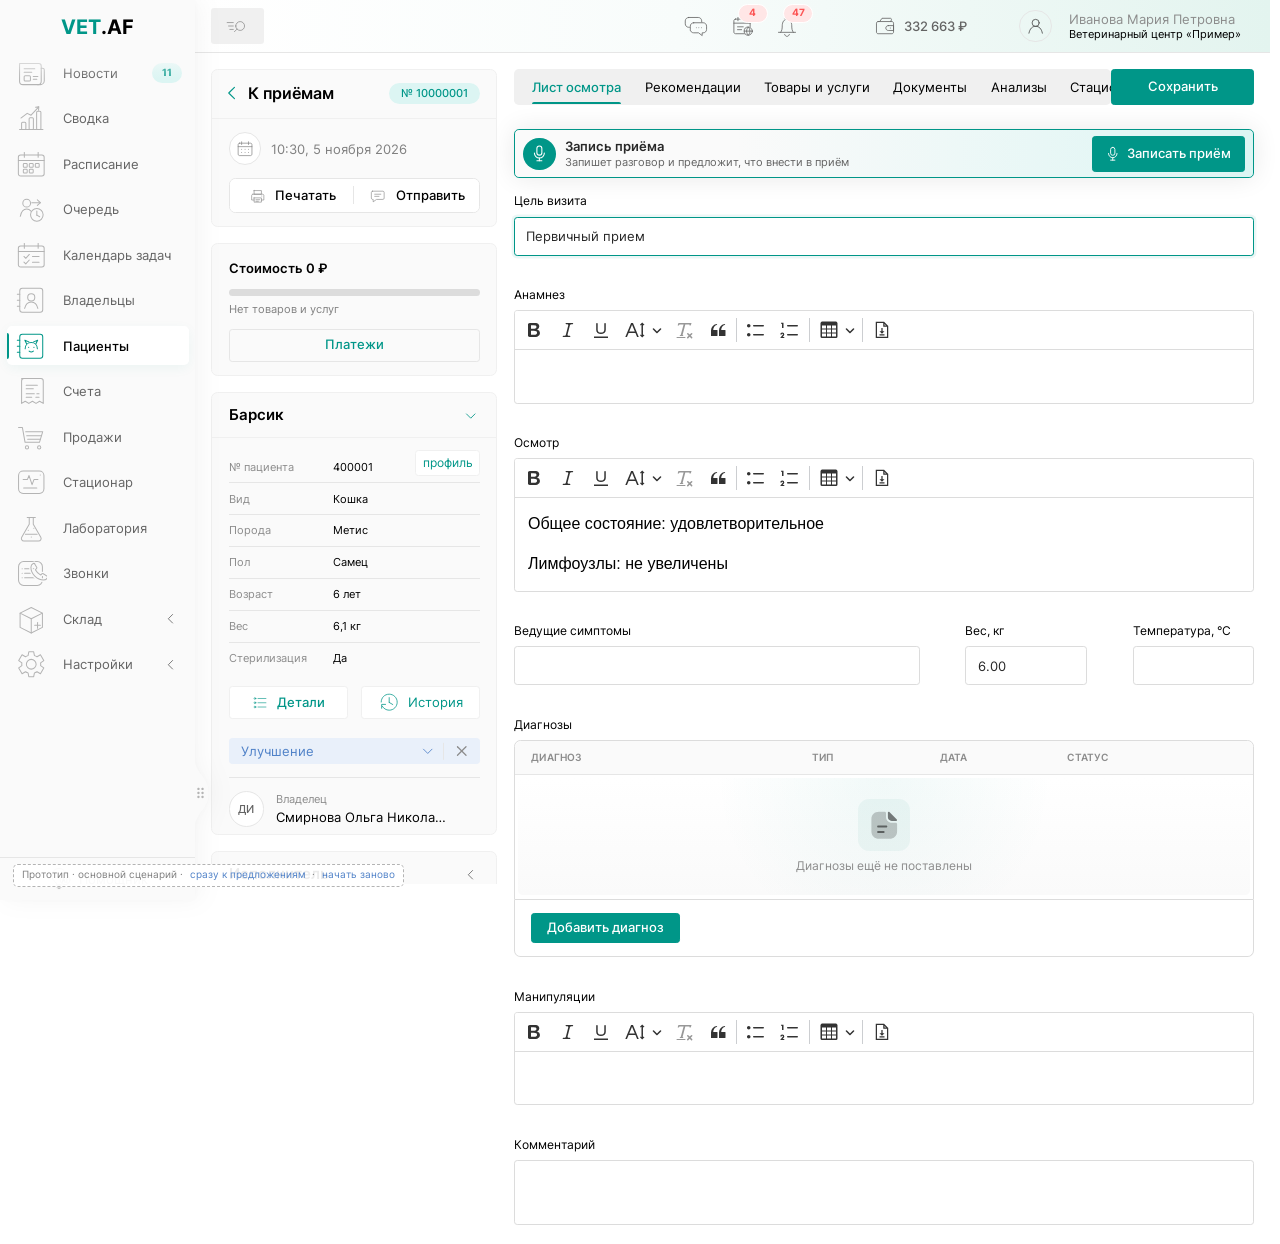
==== index.html @ 7e2d98ae "Prototype: suggestions from the visit recording (variant A, fictitious data) Co-Authored-By: Claude " ====
<!doctype html>
<html data-device="desktop" lang="ru"><head>
<meta name="robots" content="noindex, nofollow">
    <title>Прототип: предложения из записи приёма</title>
    <meta charset="utf-8">
    <meta name="keywords" content="
【Warning】Also, invalid string(s) was passed to the Language class. See log file for details.">
    <meta name="description" content="
【Warning】Also, invalid string(s) was passed to the Language class. See log file for details.">
    <link href="prototype/vetaf/i/favicon.png" rel="icon" type="image/png">
    <link href="prototype/vetaf/css/base.css" rel="stylesheet" type="text/css">
    <link href="prototype/vetaf/css/frontend/components/jquery-ui.css" rel="stylesheet" type="text/css">
    <link href="prototype/vetaf/css/frontend/components/uploader.css" rel="stylesheet" type="text/css">
    <link href="prototype/vetaf/css/frontend/components/country.css" rel="stylesheet" type="text/css">
    <link href="prototype/vetaf/css/frontend/components/select.css" rel="stylesheet" type="text/css">
    <link href="prototype/vetaf/css/frontend/components/date-picker.css" rel="stylesheet" type="text/css">
    <link href="prototype/vetaf/css/frontend/components/image-cropper.css" rel="stylesheet" type="text/css">
    <link href="prototype/vetaf/css/frontend/components/notifications.css" rel="stylesheet" type="text/css">
    <link href="prototype/vetaf/css/frontend/components/messages.css" rel="stylesheet" type="text/css">
    <link href="prototype/vetaf/css/frontend/components/animal-status.css" rel="stylesheet" type="text/css">
    <link href="prototype/vetaf/css/frontend/components/assistant.css" rel="stylesheet" type="text/css">
    <link href="prototype/vetaf/css/frontend/components/delete-request.css" rel="stylesheet" type="text/css">
    <link href="prototype/vetaf/css/frontend/components/left-pane-slider.css" rel="stylesheet" type="text/css">
    <link href="prototype/vetaf/css/frontend/components/filter.css" rel="stylesheet" type="text/css">
    <link href="prototype/vetaf/css/frontend/common.css" rel="stylesheet" type="text/css">
    <link href="prototype/vetaf/css/frontend/employee/common.css" rel="stylesheet" type="text/css">
    <link href="prototype/vetaf/css/frontend/employee/content/messages.css" rel="stylesheet" type="text/css">
    <link href="prototype/vetaf/css/frontend/components/telephony-ws.css" rel="stylesheet" type="text/css">    <link href="prototype/vetaf/css/frontend/libs/fancybox.css" rel="stylesheet" type="text/css"><link href="prototype/vetaf/css/libs/ckeditor.css" rel="stylesheet" type="text/css"><link href="prototype/vetaf/css/frontend/components/marking.css" rel="stylesheet" type="text/css"><link href="prototype/vetaf/css/frontend/components/ckeditor.css" rel="stylesheet" type="text/css"><link href="prototype/vetaf/css/frontend/components/sales.css" rel="stylesheet" type="text/css"><link href="prototype/vetaf/css/frontend/components/items-category-selector.css" rel="stylesheet" type="text/css"><link href="prototype/vetaf/css/frontend/employee/content/patients/visits/history.css" rel="stylesheet" type="text/css"><link href="prototype/vetaf/css/frontend/employee/content/patients/visits/diagnoses.css" rel="stylesheet" type="text/css"><link href="prototype/vetaf/css/frontend/employee/content/patients/visits/documents.css" rel="stylesheet" type="text/css"><link href="prototype/vetaf/css/frontend/employee/content/patients/common.css" rel="stylesheet" type="text/css"><link href="prototype/vetaf/css/frontend/employee/content/patients/visits/index.css" rel="stylesheet" type="text/css"><link href="prototype/vetaf/css/frontend/employee/content/patients/prescriptions.css" rel="stylesheet" type="text/css"><link href="prototype/vetaf/css/frontend/employee/content/patients/visits/prescriptions.css" rel="stylesheet" type="text/css"><link href="prototype/vetaf/css/frontend/employee/content/patients/visits/analyzes.css" rel="stylesheet" type="text/css"><link href="prototype/vetaf/css/frontend/employee/content/patients/visits/laboratories/internal.css" rel="stylesheet" type="text/css"><link href="prototype/vetaf/css/frontend/components/categories-manager.css" rel="stylesheet" type="text/css"><link href="prototype/vetaf/css/frontend/employee/content/patients/visits/hospital/dynamic.css" rel="stylesheet" type="text/css"><link href="prototype/vetaf/css/frontend/employee/content/patients/visits/hospital/appointments.css" rel="stylesheet" type="text/css">    <link href="prototype/vetaf/css/screens.css" rel="stylesheet" type="text/css">
<link rel="stylesheet" href="prototype/scribe-A.css?v=1794473983">
<link rel="stylesheet" href="prototype/scribe-panel-A.css?v=1794474144">
</head>
<body cz-shortcut-listen="true">
    <div id="settings" data-title="" data-message="" data-success="" data-page="animals" data-session="PROTOTYPE" data-user="0" data-office="0" data-currency=" ₽" data-timezone="Europe/Moscow" data-device="desktop">
    </div>
    <nav class="expanded" id="menu">
        <header>
            <a href="/" class="logo">
                <span>V</span>
                <span>VET</span>
                <span>.AF</span>
            </a>
        </header>
        <section class="general-menu">
                            <div>
                    <a data-page="news" href="/news">
                        <svg><use href="prototype/vetaf/i/frontend/employee/svg/icons.svg#news"></use></svg>
                        <span>Новости</span>
                                                    <span class="counter">11</span>
                                            </a>
                </div>
                            <div>
                    <a data-page="dashboard" href="/dashboard">
                        <svg><use href="prototype/vetaf/i/frontend/employee/svg/icons.svg#dashboard"></use></svg>
                        <span>Сводка</span>
                                            </a>
                </div>
                            <div>
                    <a data-page="timetable" href="/timetable">
                        <svg><use href="prototype/vetaf/i/frontend/employee/svg/icons.svg#timetable"></use></svg>
                        <span>Расписание</span>
                                            </a>
                </div>
                            <div>
                    <a data-page="queue" href="/queue">
                        <svg><use href="prototype/vetaf/i/frontend/employee/svg/icons.svg#queue"></use></svg>
                        <span>Очередь</span>
                                            </a>
                </div>
                            <div>
                    <a data-page="tasks" href="/tasks">
                        <svg><use href="prototype/vetaf/i/frontend/employee/svg/icons.svg#tasks"></use></svg>
                        <span>Календарь задач</span>
                                            </a>
                </div>
                            <div>
                    <a data-page="owners" href="/owners">
                        <svg><use href="prototype/vetaf/i/frontend/employee/svg/icons.svg#owners"></use></svg>
                        <span>Владельцы</span>
                                            </a>
                </div>
                            <div>
                    <a data-page="animals" href="/animals" class="selected">
                        <svg><use href="prototype/vetaf/i/frontend/employee/svg/icons.svg#animals"></use></svg>
                        <span>Пациенты</span>
                                            </a>
                </div>
                            <div>
                    <a data-page="bills" href="/bills">
                        <svg><use href="prototype/vetaf/i/frontend/employee/svg/icons.svg#bills"></use></svg>
                        <span>Счета</span>
                                            </a>
                </div>
                            <div>
                    <a data-page="shop" href="/shop">
                        <svg><use href="prototype/vetaf/i/frontend/employee/svg/icons.svg#shop"></use></svg>
                        <span>Продажи</span>
                                            </a>
                </div>
                            <div>
                    <a data-page="hospital" href="/hospital">
                        <svg><use href="prototype/vetaf/i/frontend/employee/svg/icons.svg#hospital"></use></svg>
                        <span>Стационар</span>
                                            </a>
                </div>
                            <div>
                    <a data-page="laboratory" href="/laboratory">
                        <svg><use href="prototype/vetaf/i/frontend/employee/svg/icons.svg#laboratory"></use></svg>
                        <span>Лаборатория</span>
                                            </a>
                </div>
                            <div>
                    <a data-page="telephony" href="/telephony">
                        <svg><use href="prototype/vetaf/i/frontend/employee/svg/icons.svg#telephony"></use></svg>
                        <span>Звонки</span>
                                            </a>
                </div>
                                        <div class="multi">
                    <header>
                        <a href="#">
                            <svg><use href="prototype/vetaf/i/frontend/employee/svg/icons.svg#stock"></use></svg>
                            <span>Склад</span>
                            <svg class="arrow"><use href="prototype/vetaf/i/frontend/employee/svg/icons.svg#arrow"></use></svg>
                        </a>
                    </header>
                                            <a data-page="goods" href="/stock/goods">
                            <svg><use href="prototype/vetaf/i/frontend/employee/svg/icons.svg#goods"></use></svg>
                            <span>Товары</span>
                        </a>
                                            <a data-page="services" href="/stock/services">
                            <svg><use href="prototype/vetaf/i/frontend/employee/svg/icons.svg#services"></use></svg>
                            <span>Услуги</span>
                        </a>
                                            <a data-page="supplies" href="/stock/supplies">
                            <svg><use href="prototype/vetaf/i/frontend/employee/svg/icons.svg#supplies"></use></svg>
                            <span>Учёт</span>
                        </a>
                                    </div>
                                        <div class="multi">
                    <header>
                        <a href="#">
                            <svg><use href="prototype/vetaf/i/frontend/employee/svg/icons.svg#setting"></use></svg>
                            <span>Настройки</span>
                            <svg class="arrow"><use href="prototype/vetaf/i/frontend/employee/svg/icons.svg#arrow"></use></svg>
                        </a>
                    </header>
                                            <a data-page="organization" href="/settings/organization">
                            <svg><use href="prototype/vetaf/i/frontend/employee/svg/icons.svg#organization"></use></svg>
                            <span>Организация</span>
                        </a>
                                            <a data-page="office" href="/settings/office">
                            <svg><use href="prototype/vetaf/i/frontend/employee/svg/icons.svg#office"></use></svg>
                            <span>Филиал</span>
                        </a>
                                            <a data-page="employees" href="/settings/employees">
                            <svg><use href="prototype/vetaf/i/frontend/employee/svg/icons.svg#employees"></use></svg>
                            <span>Сотрудники</span>
                        </a>
                                            <a data-page="documents" href="/settings/documents">
                            <svg><use href="prototype/vetaf/i/frontend/employee/svg/icons.svg#documents"></use></svg>
                            <span>Шаблоны</span>
                        </a>
                                    </div>
                    </section>
        <div data-ai="">
            <div data-role="form" data-loader="skeleton" data-url="/components/assistant">
                <span><svg><use href="prototype/vetaf/i/frontend/employee/svg/icons.svg#ai-assistant"></use></svg></span>
                <span>Помощник</span>
            </div>
        </div>
        <button data-url="/profile/menu" data-role="menu-collapse">
            <svg><use href="prototype/vetaf/i/frontend/employee/svg/icons.svg#menu-collapse"></use></svg>
        </button>
    </nav>
    <header id="top-header">
        <div id="h-search">
            <label class="search-field-block">
                <input type="search" data-url="/search" data-style="search" data-append="#search-holder" autocomplete="off" placeholder="Поиск" class="ui-autocomplete-input">
                <svg><use href="prototype/vetaf/i/frontend/employee/svg/icons.svg#search"></use></svg>
            </label>
            <div id="search-holder"><ul id="ui-id-1" tabindex="0" class="ui-menu ui-widget ui-widget-content ui-autocomplete ui-front" style="display: none;"></ul></div>
        </div>
        <div id="h-indications">    <a id="h-messages" title="Сообщения" data-role="form" data-loader="circle" data-url="/components/messages" href="#">
        <svg><use href="prototype/vetaf/i/frontend/employee/svg/icons.svg#chat"></use></svg>
        <span class="counter invisible">0</span>
    </a>

    <a id="h-online" title="Онлайн-запись" href="/online-requests">
        <svg><use href="prototype/vetaf/i/frontend/employee/svg/icons.svg#online-requests"></use></svg>
        <span class="counter">4</span>
    </a>

<a id="h-notifications" title="Уведомления" href="#" data-role="form" data-loader="circle" data-url="/components/notifications">
    <svg><use href="prototype/vetaf/i/frontend/employee/svg/icons.svg#notification"></use></svg>
    <span class="counter">47</span>
</a>

    <a id="h-balance" title="Баланс" href="/settings/organization/tariffs">
        <svg><use href="prototype/vetaf/i/frontend/employee/svg/icons.svg#wallet"></use></svg>
        332 663 ₽
    </a>
</div>
        <div id="h-profile">
            <div class="profile">
                <div data-target="avatar" class="avatar">
                                            <svg><use href="prototype/vetaf/i/frontend/employee/svg/icons.svg#user"></use></svg>
                                    </div>
                <section>
                    <span class="title">Иванова Мария Петровна</span>
                    <span>Ветеринарный центр «Пример»</span>
                </section>
            </div>
            <div class="profile-menu-container">
                <div class="profile-menu general-menu">
                                            <div class="multi">
                            <header>
                                <a class="office-selector" href="#">
                                    <svg><use href="prototype/vetaf/i/frontend/employee/svg/icons.svg#change-office"></use></svg>
                                    <span>Сменить филиал</span>
                                    <svg class="arrow"><use href="prototype/vetaf/i/frontend/employee/svg/icons.svg#arrow"></use></svg>
                                </a>
                            </header>
                            <main>
                                                                    <a href="/profile/offices/change/2">
                                        <svg><use href="prototype/vetaf/i/frontend/employee/svg/icons.svg#tick"></use></svg>
                                        <span>Ветеринарная клиника «Пример-2»</span>
                                    </a>
                                                                    <a class="current" href="/profile/offices/change/3">
                                        <svg><use href="prototype/vetaf/i/frontend/employee/svg/icons.svg#tick"></use></svg>
                                        <span>Ветеринарный центр «Пример»</span>
                                    </a>
                                                                    <a href="/profile/offices/change/1">
                                        <svg><use href="prototype/vetaf/i/frontend/employee/svg/icons.svg#tick"></use></svg>
                                        <span>ОРиИТ</span>
                                    </a>
                                                            </main>
                        </div>
                                        <div>
                        <a href="/profile">
                            <svg><use href="prototype/vetaf/i/frontend/employee/svg/icons.svg#profile"></use></svg>
                            <span>Мой профиль</span>
                        </a>
                    </div>
                                            <div>
                            <a data-role="form" data-loader="skeleton" data-url="/modules/cashbox/operation/form" href="#">
                                <span><svg><use href="prototype/vetaf/i/frontend/employee/svg/icons.svg#cashbox"></use></svg></span>
                                <span>Онлайн-кассы</span>
                            </a>
                        </div>
                                        <div><a href="/help">
                            <svg><use href="prototype/vetaf/i/frontend/employee/svg/icons.svg#help"></use></svg>
                            <span>Справка</span>
                        </a></div>
                    <div>
                        <a href="/logout">
                            <svg><use href="prototype/vetaf/i/frontend/employee/svg/icons.svg#logout"></use></svg>
                            <span>Выход из системы</span>
                        </a>
                    </div>
                </div>
            </div>
        </div>
    </header>
    <main>
    <aside class="left-section" data-type="actual">
                                    <div id="local-storage" class="attention-block">
                    <div>Имеется ранее не сохранённый приём!</div>
                    <div>
                        <button data-action="delete" class="button">Отменить</button>
                        <button data-action="load" class="button green">Загрузить</button>
                    </div>
                </div>
                <section class="visit-block">
            <header>
                <a href="/animals/history/animal:400001">
                    <svg class="arrow"><use href="prototype/vetaf/i/frontend/employee/svg/icons.svg#arrow"></use></svg>
                    <span>К приёмам</span>
                </a>
                <div class="status-block" data-status="1">№ 10000001</div>
            </header>
            <div class="date">
                <span><svg><use href="prototype/vetaf/i/frontend/employee/svg/icons.svg#calendar"></use></svg></span>
                <span>
                                        10:30, 5 ноября 2026
                </span>
            </div>
                            <form class="share-block">
                    <header>
                            <span data-type="print">
                                <svg><use href="prototype/vetaf/i/frontend/employee/svg/icons.svg#print"></use></svg>
                                Печатать
                            </span>
                        <span data-type="share">
                                <svg><use href="prototype/vetaf/i/frontend/employee/svg/icons.svg#message"></use></svg>
                                Отправить
                            </span>
                    </header>
                    <section>
                        <div data-id="sections">
                            <header>
                                <div>Текущий приём</div>
                                <span data-role="date">Период</span>
                                <label>
                                    <input id="period" autocomplete="off" placeholder="дд.мм.гггг - дд.мм.гггг" data-mask-alias="datetime" data-mask-format="dd.mm.yyyy - dd.mm.yyyy" data-mask-placeholder="дд.мм.гггг - дд.мм.гггг" class="calendar" inputmode="numeric">
                                </label>
                            </header>
                            <section>
                                <label class="checkbox">
                                    <input data-name="inspection" checked="" type="checkbox">
                                    <span>Лист осмотра</span>
                                </label>
                                <label class="checkbox">
                                    <input data-name="treatment" checked="" type="checkbox">
                                    <span>План лечения</span>
                                </label>
                                <label class="checkbox">
                                    <input data-name="recommendation" checked="" type="checkbox">
                                    <span>Рекомендации</span>
                                </label>
                            </section>
                        </div>
                        <div data-id="print">
                            <a href="#" data-loader="circle" data-url="/animals/history/share" class="button green">Печатать</a>
                        </div>
                        <div data-id="share">
                            <section>
                                <div>
                                    <label class="slider small">
                                        <span><input type="checkbox" data-name="email-selector">Электронная почта</span>
                                    </label>
                                    <label><input type="text" data-name="email" value="owner@example.com"></label>
                                </div>
                                                                                                                                                                                            </section>
                            <a href="#" data-loader="circle" data-url="/animals/history/share" class="button disabled">Отправить</a>
                        </div>
                    </section>
                </form>
                    </section>
        <section class="collaborators-block">
            <header>
                Совместная работа
                <span title="Внимание другие сотрудники работают с приёмом, есть вероятность, что данные приёма будут перезаписаны другим сотрудником." class="help tooltip">
                    <svg><use href="prototype/vetaf/i/frontend/employee/svg/icons.svg#help"></use></svg>
                </span>
            </header>
            <section></section>
        </section>
        <section class="payment-block">
            <div>Стоимость <span>15 141 ₽</span></div>
            <div>
                <div class="progress"><div style="width: 100%;"></div></div>
                <div data-title-empty="Нет товаров и услуг" data-title-paid="Оплачено" data-title-paid-partly="из" class="title">
                                            Оплачено
                                    </div>
            </div>
                                        <button type="button" class="button visible" data-role="form" data-post-id="10000001" data-url="/sales/pay" data-loader="circle">Платежи</button>
                    </section>
        <section class="animal-block collapse-block opened">
            <header>
                <span>
                    <span>Барсик</span>
                    <svg class="arrow"><use href="prototype/vetaf/i/frontend/employee/svg/icons.svg#arrow"></use></svg>
                </span>
            </header>
            <div class="details">
    <header>№ пациента</header>
    <span class="profile"><span>400001</span><a class="button green-title" data-loader="circle" data-post-animal="400001" data-role="form" data-url="/animals/update"><span>профиль</span></a></span>
    <header>Вид</header>
    <span>Кошка</span>
            <header>Порода</header>
        <span>Метис</span>
        <header>Пол</header>
    <span>Самец</span>
    <header>Возраст</header>
    <span>6 лет</span>
            <header>Вес</header>
        <span class="weight">6,1 кг</span>
        <header>Стерилизация</header>
    <span>Нет</span>
        
</div>
            <div class="control">
                <div class="dropdown-button">
                    <div class="button green"><svg><use href="prototype/vetaf/i/frontend/employee/svg/icons.svg#more"></use></svg>Детали</div>
                    <div class="data">
                        <span class="button green"><svg><use href="prototype/vetaf/i/frontend/employee/svg/icons.svg#more"></use></svg>Детали</span>
                        <div>
                            <a target="_blank" href="/animals/vaccinations/animal:400001">Вакцинации <svg class="arrow"><use href="prototype/vetaf/i/frontend/employee/svg/icons.svg#arrow"></use></svg></a>
                            <a target="_blank" href="/animals/tasks/animal:400001">Задачи <svg class="arrow"><use href="prototype/vetaf/i/frontend/employee/svg/icons.svg#arrow"></use></svg></a>
                            <a data-role="form" data-loader="skeleton" data-post-id="10000001" data-url="/animals/history/queue" href="#"><span>Передать в очередь</span></a>
                            <a data-role="form" data-loader="skeleton" data-post-id="10000001" data-url="/animals/history/control" href="#"><span>Контроль приёма</span></a>
                                                            <a data-role="form" data-loader="skeleton" data-post-id="10000001" data-url="/animals/prescriptions/create" href="#"><span>Выписать рецепт</span></a>
                                                    </div>
                    </div>
                </div>
                <a data-role="form" class="button green-title" data-loader="circle" data-url="/animals/history/medical-history" data-post-visit="10000001" data-post-animal="400001" href="#">
                    <svg><use href="prototype/vetaf/i/frontend/employee/svg/icons.svg#history"></use></svg>
                    <span>История</span>
                </a>
            </div>
            <div class="animal-status-positive" data-animal="400001">
                <div data-template="status" class="custom-select">
    <div class="data">
                                                                        <label>
            <input type="hidden" value="positive" name="status" id="status" data-onselect="/animals/status">
            <input readonly="" autocomplete="off" type="text" data-title="Улучшение" value="Улучшение" placeholder="Выберите статус">
            <svg class="close visible"><use href="prototype/vetaf/i/frontend/svg/icons.svg#close"></use></svg>
            <svg class="arrow  hidden"><use href="prototype/vetaf/i/frontend/employee/svg/icons.svg#arrow"></use></svg>
        </label>
    </div>
    <div class="select">
                            <label data-role="search" class="search-field-block">
                <input autocomplete="off" type="search" placeholder="Поиск">
                <svg><use href="prototype/vetaf/i/frontend/employee/svg/icons.svg#search"></use></svg>
            </label>
                <div data-view="list">
                            <div class="empty-list">
                    <span><svg><use href="prototype/vetaf/i/frontend/svg/icons.svg#empty-list-by-search"></use></svg></span>
                    <div>Ничего не найдено</div>
                </div>
                            <span data-id="healthy">
        <span><span class="status"></span>Здоров</span>
        <svg class="tick"><use href="prototype/vetaf/i/frontend/employee/svg/icons.svg#tick"></use></svg>
    </span>
    <span data-id="positive">
        <span><span class="status"></span>Улучшение</span>
        <svg class="tick"><use href="prototype/vetaf/i/frontend/employee/svg/icons.svg#tick"></use></svg>
    </span>
    <span data-id="treatment">
        <span><span class="status"></span>На лечении</span>
        <svg class="tick"><use href="prototype/vetaf/i/frontend/employee/svg/icons.svg#tick"></use></svg>
    </span>
    <span data-id="negative">
        <span><span class="status"></span>Ухудшение</span>
        <svg class="tick"><use href="prototype/vetaf/i/frontend/employee/svg/icons.svg#tick"></use></svg>
    </span>
    <span data-id="examination">
        <span><span class="status"></span>Обследование</span>
        <svg class="tick"><use href="prototype/vetaf/i/frontend/employee/svg/icons.svg#tick"></use></svg>
    </span>
    <span data-id="death">
        <span><span class="status"></span>Погиб</span>
        <svg class="tick"><use href="prototype/vetaf/i/frontend/employee/svg/icons.svg#tick"></use></svg>
    </span>
    <span data-id="inactive">
        <span><span class="status"></span>Неактивен</span>
        <svg class="tick"><use href="prototype/vetaf/i/frontend/employee/svg/icons.svg#tick"></use></svg>
    </span>
                    </div>
            </div>
</div>            </div>
            <a class="user-profile" target="_blank" href="/owners/id:300001">
                <span class="avatar">
                                            ДИ
                                    </span>
                <span class="data">
                    <span class="label">Владелец</span>
                    <span class="name">Смирнова Ольга Николаевна</span>
                </span>
            </a>
        </section>
                <section class="employee-block collapse-block">
            <header>
                <span>
                    <span>Исполнитель</span>
                    <svg class="arrow"><use href="prototype/vetaf/i/frontend/employee/svg/icons.svg#arrow"></use></svg>
                </span>
            </header>
            
    <a class="user-profile" target="_blank" data-post-employees="1000001" data-post-type="changeEmployee" data-post-visit="10000001" data-role="form" data-loader="skeleton" data-url="/sales/employees" href="#">
        <span class="avatar">
                            <img alt="" src="data:image/svg+xml;utf8,<svg xmlns='http://www.w3.org/2000/svg' width='96' height='96'><rect width='96' height='96' fill='%23DCDCDC'/><circle cx='48' cy='38' r='18' fill='%23B4B4B4'/><rect x='18' y='62' width='60' height='40' rx='30' fill='%23B4B4B4'/></svg>">
                    </span>
        <span class="data">
            <span class="label">Сотрудник</span>
            <span class="name">Петрова Анна Сергеевна</span>
        </span>
    </a>

        </section>
    </aside>
    <div class="template" data-type="actual">
        <header class="header-sticky">
            <div>
                <nav data-tab="control">
    <a data-id="inspections" data-status="active" href="#">Лист осмотра</a>
            <a data-id="recommendations" href="#" data-status="">Рекомендации</a>
        <a data-id="items" href="#" data-status="">Товары и услуги</a>
        <a data-id="documents" href="#" data-status="">Документы</a>
        <a data-id="analyzes" href="#" data-status="">Анализы</a>
        <a data-id="hospital" href="#" data-status="">Стационар</a>
    
</nav>
                <div class="dropdown-button">
                    <div class="button green">Сохранить</div>
                    <div class="data">
                        <span class="button green">Сохранить</span>
                        <div>
                                                                                        <a href="#" data-role="form" data-target="#visit-form" data-post-status="1" data-url="/animals/history/submit" data-loader="skeleton">
                                    <svg><use href="prototype/vetaf/i/frontend/employee/svg/icons.svg#visit-completed"></use></svg>
                                    <span>Завершить</span>
                                </a>
                                <a href="#" data-role="form" data-target="#visit-form" data-post-status="0" data-url="/animals/history/submit" data-loader="skeleton">
                                    <svg><use href="prototype/vetaf/i/frontend/employee/svg/icons.svg#visit-in-work"></use></svg>
                                    <span>В работе</span>
                                </a>
                                                        <a href="/animals/history/animal:400001">
                                <svg><use href="prototype/vetaf/i/frontend/svg/icons.svg#close"></use></svg>
                                <span>Не сохранять</span>
                            </a>
                        </div>
                    </div>
                </div>
            </div>
        </header>
        <form id="visit-form" action="#">
            <input type="hidden" id="id" name="id" value="10000001">
            <div data-status="active" data-tab="pane" data-id="inspections">
                <div>
                    <label class="visit-target">
                                                <span>
                            Цель визита
                            <span id="title-length" class="" style="display: none;">
                                <span>22</span>
                                <span class="slash">/</span>
                                <span>65</span>
                                </span></span>
                            <span>
                            <input autofocus="" name="title" id="title" value="Первичный прием" type="text">
                        </span>
                    </label>
                    <label>
                        <span>Анамнез</span>
                        <textarea data-ckeditor="" data-ckeditor-exlude="Alignment,Image,Indent,IndentBlock,LineHeight,Link,Heading,HorizontalLine,PageBreak,ShowBlocks" id="anamnesis" name="anamnesis" style="display: none;"></textarea><div class="ck ck-reset ck-editor ck-rounded-corners" role="application" dir="ltr" lang="en" aria-labelledby="ck-editor__label_e98dd7ec32af852b630a4e9194faa3717"><label class="ck ck-label ck-voice-label" id="ck-editor__label_e98dd7ec32af852b630a4e9194faa3717">Редактор</label><div class="ck ck-editor__top ck-reset_all" role="presentation"><div class="ck ck-sticky-panel"><div class="ck ck-sticky-panel__placeholder" style="display: none;"></div><div class="ck ck-sticky-panel__content"><div class="ck ck-toolbar ck-toolbar_grouping" role="toolbar" aria-label="Панель инструментов редактора" tabindex="-1"><div class="ck ck-toolbar__items"><button class="ck ck-button ck-off" type="button" tabindex="-1" aria-pressed="false" aria-labelledby="ck-editor__aria-label_e28337a88f4301f6724d788301966ed1a" data-cke-tooltip-text="Жирный (⌘B)" data-cke-tooltip-position="s"><svg class="ck ck-icon ck-reset_all-excluded ck-icon_inherit-color ck-button__icon" viewBox="0 0 20 20" aria-hidden="true"><path d="M10.187 17H5.773q-.956 0-1.364-.415-.41-.416-.409-1.323V4.738q0-.926.419-1.332.418-.405 1.354-.406h4.68q1.035 0 1.793.124.76.124 1.36.478.512.296.906.75a3.26 3.26 0 0 1 .808 2.162q0 2.102-2.167 3.075 2.846.879 2.847 3.421a3.76 3.76 0 0 1-2.296 3.504 6 6 0 0 1-1.517.377q-.857.11-2 .11zm-.217-6.217H7v4.087h3.069q2.965 0 2.965-2.072 0-1.061-.768-1.537-.768-.478-2.296-.478M7 5.13v3.619h2.606q1.093 0 1.69-.2a1.6 1.6 0 0 0 .91-.765q.247-.4.247-.897 0-1.06-.778-1.409-.778-.348-2.375-.348z"></path></svg><span class="ck ck-button__label" id="ck-editor__aria-label_e28337a88f4301f6724d788301966ed1a">Жирный</span></button><button class="ck ck-button ck-off" type="button" tabindex="-1" aria-pressed="false" aria-labelledby="ck-editor__aria-label_eb85d5d29a83373fd201fa0e88e337879" data-cke-tooltip-text="Курсив (⌘I)" data-cke-tooltip-position="s"><svg class="ck ck-icon ck-reset_all-excluded ck-icon_inherit-color ck-button__icon" viewBox="0 0 20 20" aria-hidden="true"><path d="m9.586 14.633.021.004q-.054.502.393.962.123.125.274.201h1.474a.6.6 0 1 1 0 1.2H5.304a.6.6 0 0 1 0-1.2h1.15q.711-.106 1.005-.334.235-.182.404-.597l2.416-9.55a1.05 1.05 0 0 0-.281-.823 1.1 1.1 0 0 0-.442-.296H8.15a.6.6 0 0 1 0-1.2h6.443a.6.6 0 1 1 0 1.2h-1.195q-.564.084-.823.296-.323.263-.623.79z"></path></svg><span class="ck ck-button__label" id="ck-editor__aria-label_eb85d5d29a83373fd201fa0e88e337879">Курсив</span></button><button class="ck ck-button ck-off" type="button" tabindex="-1" aria-pressed="false" aria-labelledby="ck-editor__aria-label_efd0203ddfce2ee75cb06745c77ffa018" data-cke-tooltip-text="Подчеркнутый (⌘U)" data-cke-tooltip-position="s"><svg class="ck ck-icon ck-reset_all-excluded ck-icon_inherit-color ck-button__icon" viewBox="0 0 20 20" aria-hidden="true"><path d="M3 18v-1.5h14V18zm2.2-8V3.6c0-.4.4-.6.8-.6.3 0 .7.2.7.6v6.2c0 2 1.3 2.8 3.2 2.8s3.4-.9 3.4-2.9V3.6c0-.3.4-.5.8-.5.3 0 .7.2.7.5V10c0 2.7-2.2 4-4.9 4-2.6 0-4.7-1.2-4.7-4"></path></svg><span class="ck ck-button__label" id="ck-editor__aria-label_efd0203ddfce2ee75cb06745c77ffa018">Подчеркнутый</span></button><div class="ck ck-dropdown ck-font-size-dropdown"><button class="ck ck-button ck-off ck-dropdown__button" type="button" tabindex="-1" aria-labelledby="ck-editor__aria-label_efff7e1508bccc603c861306c0c84d0a4" data-cke-tooltip-text="Размер шрифта" data-cke-tooltip-position="s" aria-haspopup="true" aria-expanded="false"><svg class="ck ck-icon ck-reset_all-excluded ck-icon_inherit-color ck-button__icon" viewBox="0 0 20 20" aria-hidden="true"><path d="M9.816 11.5 7.038 4.785 4.261 11.5zm.62 1.5H3.641l-1.666 4.028H.312l5.789-14h1.875l5.789 14h-1.663zm7.55 2.279.779-.779.707.707-2.265 2.265-2.193-2.265.707-.707.765.765V4.825q0-.063.002-.123l-.77.77-.707-.707L17.207 2.5l2.265 2.265-.707.707-.782-.782q.003.065.003.135z"></path></svg><span class="ck ck-button__label" id="ck-editor__aria-label_efff7e1508bccc603c861306c0c84d0a4">Размер шрифта</span><svg class="ck ck-icon ck-reset_all-excluded ck-icon_inherit-color ck-dropdown__arrow" viewBox="0 0 10 10" aria-hidden="true"><path d="M.941 4.523a.75.75 0 1 1 1.06-1.06l3.006 3.005 3.005-3.005a.75.75 0 1 1 1.06 1.06l-3.549 3.55a.75.75 0 0 1-1.168-.136z"></path></svg></button><div class="ck ck-reset ck-dropdown__panel ck-dropdown__panel_se" tabindex="-1"></div></div><button class="ck ck-button ck-disabled ck-off" type="button" tabindex="-1" aria-labelledby="ck-editor__aria-label_ee0a23012f86508ae6401872917f20294" aria-disabled="true" data-cke-tooltip-text="Убрать форматирование" data-cke-tooltip-position="s"><svg class="ck ck-icon ck-reset_all-excluded ck-icon_inherit-color ck-button__icon" viewBox="0 0 20 20" aria-hidden="true"><path d="M8.69 14.915q.08.078.36.093a.366.366 0 0 1 .345.485l-.003.01a.74.74 0 0 1-.697.497h-2.67a.374.374 0 0 1-.353-.496l.013-.038a.68.68 0 0 1 .644-.458q.295-.018.386-.093a.3.3 0 0 0 .072-.11L9.592 4.5H6.269q-.538-.026-.75.09-.213.117-.442.563c-.192.29-.516.464-.864.464H4.17a.43.43 0 0 1-.407-.569L4.46 3h13.08l-.62 2.043a.81.81 0 0 1-.775.574h-.114a.486.486 0 0 1-.486-.486q.002-.426-.167-.54-.168-.114-.766-.091h-3.28l-2.68 10.257q-.009.111.038.158M3 17h8a.5.5 0 1 1 0 1H3a.5.5 0 1 1 0-1m11.299 1.17a.75.75 0 1 1-1.06-1.06l1.414-1.415-1.415-1.414a.75.75 0 0 1 1.06-1.06l1.415 1.414 1.414-1.415a.75.75 0 1 1 1.06 1.06l-1.413 1.415 1.414 1.415a.75.75 0 0 1-1.06 1.06l-1.415-1.414z"></path></svg><span class="ck ck-button__label" id="ck-editor__aria-label_ee0a23012f86508ae6401872917f20294">Убрать форматирование</span></button><button class="ck ck-button ck-off" type="button" tabindex="-1" aria-pressed="false" aria-labelledby="ck-editor__aria-label_e4ce23375a9f6fcd84c76b3e5cb166b55" data-cke-tooltip-text="Цитата" data-cke-tooltip-position="s"><svg class="ck ck-icon ck-reset_all-excluded ck-icon_inherit-color ck-button__icon" viewBox="0 0 20 20" aria-hidden="true"><path d="M3 10.423a6.5 6.5 0 0 1 6.056-6.408l.038.67C6.448 5.423 5.354 7.663 5.22 10H9c.552 0 .5.432.5.986v4.511c0 .554-.448.503-1 .503h-5c-.552 0-.5-.449-.5-1.003zm8 0a6.5 6.5 0 0 1 6.056-6.408l.038.67c-2.646.739-3.74 2.979-3.873 5.315H17c.552 0 .5.432.5.986v4.511c0 .554-.448.503-1 .503h-5c-.552 0-.5-.449-.5-1.003z"></path></svg><span class="ck ck-button__label" id="ck-editor__aria-label_e4ce23375a9f6fcd84c76b3e5cb166b55">Цитата</span></button><span class="ck ck-toolbar__separator"></span><button class="ck ck-button ck-off" type="button" tabindex="-1" aria-pressed="false" aria-labelledby="ck-editor__aria-label_ea9be65e3f6f0fa0763935f972804a081" data-cke-tooltip-text="Маркированный список" data-cke-tooltip-position="s"><svg class="ck ck-icon ck-reset_all-excluded ck-icon_inherit-color ck-button__icon" viewBox="0 0 20 20" aria-hidden="true"><path d="M7 5.75c0 .414.336.75.75.75h9.5a.75.75 0 1 0 0-1.5h-9.5a.75.75 0 0 0-.75.75m-6 0C1 4.784 1.777 4 2.75 4c.966 0 1.75.777 1.75 1.75 0 .966-.777 1.75-1.75 1.75C1.784 7.5 1 6.723 1 5.75m6 9c0 .414.336.75.75.75h9.5a.75.75 0 1 0 0-1.5h-9.5a.75.75 0 0 0-.75.75m-6 0c0-.966.777-1.75 1.75-1.75.966 0 1.75.777 1.75 1.75 0 .966-.777 1.75-1.75 1.75-.966 0-1.75-.777-1.75-1.75"></path></svg><span class="ck ck-button__label" id="ck-editor__aria-label_ea9be65e3f6f0fa0763935f972804a081">Маркированный список</span></button><button class="ck ck-button ck-off" type="button" tabindex="-1" aria-pressed="false" aria-labelledby="ck-editor__aria-label_eb8a61c65bdc3205e321dda309b660143" data-cke-tooltip-text="Нумерованный список" data-cke-tooltip-position="s"><svg class="ck ck-icon ck-reset_all-excluded ck-icon_inherit-color ck-button__icon" viewBox="0 0 20 20" aria-hidden="true"><path d="M7 5.75c0 .414.336.75.75.75h9.5a.75.75 0 1 0 0-1.5h-9.5a.75.75 0 0 0-.75.75M3.5 3v5H2V3.7H1v-1h2.5zM.343 17.857l2.59-3.257H2.92a.6.6 0 1 0-1.04 0H.302a2 2 0 1 1 3.995 0h-.001q-.073.607-.333.988-.263.381-1.244 1.312H4.3v1h-4zM7 14.75a.75.75 0 0 1 .75-.75h9.5a.75.75 0 1 1 0 1.5h-9.5a.75.75 0 0 1-.75-.75"></path></svg><span class="ck ck-button__label" id="ck-editor__aria-label_eb8a61c65bdc3205e321dda309b660143">Нумерованный список</span></button><span class="ck ck-toolbar__separator"></span><div class="ck ck-dropdown"><button class="ck ck-button ck-off ck-dropdown__button" type="button" tabindex="-1" aria-labelledby="ck-editor__aria-label_e0a5eb538fc902736f894b3d9eb53ab05" data-cke-tooltip-text="Вставить таблицу" data-cke-tooltip-position="s" aria-haspopup="true" aria-expanded="false"><svg class="ck ck-icon ck-reset_all-excluded ck-icon_inherit-color ck-button__icon" viewBox="0 0 20 20" aria-hidden="true"><path d="M3 5.5v3h4v-3zm0 4v3h4v-3zm0 4v3h4v-3zm5 3h4v-3H8zm5 0h4v-3h-4zm4-4v-3h-4v3zm0-4v-3h-4v3zm1.5 8A1.5 1.5 0 0 1 17 18H3a1.5 1.5 0 0 1-1.5-1.5V3c.222-.863 1.068-1.5 2-1.5h13c.932 0 1.778.637 2 1.5zm-6.5-4v-3H8v3zm0-4v-3H8v3z"></path></svg><span class="ck ck-button__label" id="ck-editor__aria-label_e0a5eb538fc902736f894b3d9eb53ab05">Вставить таблицу</span><svg class="ck ck-icon ck-reset_all-excluded ck-icon_inherit-color ck-dropdown__arrow" viewBox="0 0 10 10" aria-hidden="true"><path d="M.941 4.523a.75.75 0 1 1 1.06-1.06l3.006 3.005 3.005-3.005a.75.75 0 1 1 1.06 1.06l-3.549 3.55a.75.75 0 0 1-1.168-.136z"></path></svg></button><div class="ck ck-reset ck-dropdown__panel ck-dropdown__panel_se" tabindex="-1"></div></div><span class="ck ck-toolbar__separator"></span><button class="ck ck-button ck-off" type="button" tabindex="-1" aria-labelledby="ck-editor__aria-label_e70a65726e611f7de69582d6ff42b8bb8" data-cke-tooltip-text="Загрузка шаблона" data-cke-tooltip-position="s" data-role="form" data-url="/animals/documents/list" data-loader="circle" data-post-target="anamnesis"><svg class="ck ck-icon ck-reset_all-excluded ck-icon_inherit-color ck-button__icon" viewBox="0 0 32 32" aria-hidden="true"><path d="M 6 3 L 6 29 L 26 29 L 26 9.5996094 L 25.699219 9.3007812 L 19.699219 3.3007812 L 19.400391 3 L 6 3 z M 8 5 L 18 5 L 18 11 L 24 11 L 24 27 L 8 27 L 8 5 z M 20 6.4003906 L 22.599609 9 L 20 9 L 20 6.4003906 z M 15 13 L 15 18 L 12 18 L 16 22 L 20 18 L 17 18 L 17 13 L 15 13 z M 12 23 L 12 25 L 20 25 L 20 23 L 12 23 z"></path></svg><span class="ck ck-button__label" id="ck-editor__aria-label_e70a65726e611f7de69582d6ff42b8bb8">Загрузка шаблона</span></button></div></div></div></div></div><div class="ck ck-editor__main" role="presentation"><div class="ck-table-show-hidden-borders ck-blurred ck ck-content ck-editor__editable ck-rounded-corners ck-editor__editable_inline" lang="en" dir="ltr" role="textbox" aria-label="Редактор форматированного текста. Область редактирования: main. Нажмите ⌥0 для получения помощи." contenteditable="true"><p><br data-cke-filler="true"></p></div></div></div>
                    </label>
                    <label>
                        <span>Осмотр</span>
                        <textarea data-ckeditor="" data-ckeditor-exlude="Alignment,Image,Indent,IndentBlock,LineHeight,Link,Heading,HorizontalLine,PageBreak,ShowBlocks" id="examination" name="examination" style="display: none;"></textarea><div class="ck ck-reset ck-editor ck-rounded-corners" role="application" dir="ltr" lang="en" aria-labelledby="ck-editor__label_e32bfe6e48f82c2abdd6c19ed1f0413e3"><label class="ck ck-label ck-voice-label" id="ck-editor__label_e32bfe6e48f82c2abdd6c19ed1f0413e3">Редактор</label><div class="ck ck-editor__top ck-reset_all" role="presentation"><div class="ck ck-sticky-panel"><div class="ck ck-sticky-panel__placeholder" style="display: none;"></div><div class="ck ck-sticky-panel__content"><div class="ck ck-toolbar ck-toolbar_grouping" role="toolbar" aria-label="Панель инструментов редактора" tabindex="-1"><div class="ck ck-toolbar__items"><button class="ck ck-button ck-off" type="button" tabindex="-1" aria-pressed="false" aria-labelledby="ck-editor__aria-label_ef46b595470b5acd9c1a89313080b8489" data-cke-tooltip-text="Жирный (⌘B)" data-cke-tooltip-position="s"><svg class="ck ck-icon ck-reset_all-excluded ck-icon_inherit-color ck-button__icon" viewBox="0 0 20 20" aria-hidden="true"><path d="M10.187 17H5.773q-.956 0-1.364-.415-.41-.416-.409-1.323V4.738q0-.926.419-1.332.418-.405 1.354-.406h4.68q1.035 0 1.793.124.76.124 1.36.478.512.296.906.75a3.26 3.26 0 0 1 .808 2.162q0 2.102-2.167 3.075 2.846.879 2.847 3.421a3.76 3.76 0 0 1-2.296 3.504 6 6 0 0 1-1.517.377q-.857.11-2 .11zm-.217-6.217H7v4.087h3.069q2.965 0 2.965-2.072 0-1.061-.768-1.537-.768-.478-2.296-.478M7 5.13v3.619h2.606q1.093 0 1.69-.2a1.6 1.6 0 0 0 .91-.765q.247-.4.247-.897 0-1.06-.778-1.409-.778-.348-2.375-.348z"></path></svg><span class="ck ck-button__label" id="ck-editor__aria-label_ef46b595470b5acd9c1a89313080b8489">Жирный</span></button><button class="ck ck-button ck-off" type="button" tabindex="-1" aria-pressed="false" aria-labelledby="ck-editor__aria-label_e588768b19fde812d8001ce49d494e8c5" data-cke-tooltip-text="Курсив (⌘I)" data-cke-tooltip-position="s"><svg class="ck ck-icon ck-reset_all-excluded ck-icon_inherit-color ck-button__icon" viewBox="0 0 20 20" aria-hidden="true"><path d="m9.586 14.633.021.004q-.054.502.393.962.123.125.274.201h1.474a.6.6 0 1 1 0 1.2H5.304a.6.6 0 0 1 0-1.2h1.15q.711-.106 1.005-.334.235-.182.404-.597l2.416-9.55a1.05 1.05 0 0 0-.281-.823 1.1 1.1 0 0 0-.442-.296H8.15a.6.6 0 0 1 0-1.2h6.443a.6.6 0 1 1 0 1.2h-1.195q-.564.084-.823.296-.323.263-.623.79z"></path></svg><span class="ck ck-button__label" id="ck-editor__aria-label_e588768b19fde812d8001ce49d494e8c5">Курсив</span></button><button class="ck ck-button ck-off" type="button" tabindex="-1" aria-pressed="false" aria-labelledby="ck-editor__aria-label_e902216ab09b899acce6a89011c88cf61" data-cke-tooltip-text="Подчеркнутый (⌘U)" data-cke-tooltip-position="s"><svg class="ck ck-icon ck-reset_all-excluded ck-icon_inherit-color ck-button__icon" viewBox="0 0 20 20" aria-hidden="true"><path d="M3 18v-1.5h14V18zm2.2-8V3.6c0-.4.4-.6.8-.6.3 0 .7.2.7.6v6.2c0 2 1.3 2.8 3.2 2.8s3.4-.9 3.4-2.9V3.6c0-.3.4-.5.8-.5.3 0 .7.2.7.5V10c0 2.7-2.2 4-4.9 4-2.6 0-4.7-1.2-4.7-4"></path></svg><span class="ck ck-button__label" id="ck-editor__aria-label_e902216ab09b899acce6a89011c88cf61">Подчеркнутый</span></button><div class="ck ck-dropdown ck-font-size-dropdown"><button class="ck ck-button ck-off ck-dropdown__button" type="button" tabindex="-1" aria-labelledby="ck-editor__aria-label_e9a0eaa4351d3b61f0af6db52edf9d75e" data-cke-tooltip-text="Размер шрифта" data-cke-tooltip-position="s" aria-haspopup="true" aria-expanded="false"><svg class="ck ck-icon ck-reset_all-excluded ck-icon_inherit-color ck-button__icon" viewBox="0 0 20 20" aria-hidden="true"><path d="M9.816 11.5 7.038 4.785 4.261 11.5zm.62 1.5H3.641l-1.666 4.028H.312l5.789-14h1.875l5.789 14h-1.663zm7.55 2.279.779-.779.707.707-2.265 2.265-2.193-2.265.707-.707.765.765V4.825q0-.063.002-.123l-.77.77-.707-.707L17.207 2.5l2.265 2.265-.707.707-.782-.782q.003.065.003.135z"></path></svg><span class="ck ck-button__label" id="ck-editor__aria-label_e9a0eaa4351d3b61f0af6db52edf9d75e">Размер шрифта</span><svg class="ck ck-icon ck-reset_all-excluded ck-icon_inherit-color ck-dropdown__arrow" viewBox="0 0 10 10" aria-hidden="true"><path d="M.941 4.523a.75.75 0 1 1 1.06-1.06l3.006 3.005 3.005-3.005a.75.75 0 1 1 1.06 1.06l-3.549 3.55a.75.75 0 0 1-1.168-.136z"></path></svg></button><div class="ck ck-reset ck-dropdown__panel ck-dropdown__panel_se" tabindex="-1"></div></div><button class="ck ck-button ck-disabled ck-off" type="button" tabindex="-1" aria-labelledby="ck-editor__aria-label_e56a4b3bde5981496984dd5e9776ed8d4" aria-disabled="true" data-cke-tooltip-text="Убрать форматирование" data-cke-tooltip-position="s"><svg class="ck ck-icon ck-reset_all-excluded ck-icon_inherit-color ck-button__icon" viewBox="0 0 20 20" aria-hidden="true"><path d="M8.69 14.915q.08.078.36.093a.366.366 0 0 1 .345.485l-.003.01a.74.74 0 0 1-.697.497h-2.67a.374.374 0 0 1-.353-.496l.013-.038a.68.68 0 0 1 .644-.458q.295-.018.386-.093a.3.3 0 0 0 .072-.11L9.592 4.5H6.269q-.538-.026-.75.09-.213.117-.442.563c-.192.29-.516.464-.864.464H4.17a.43.43 0 0 1-.407-.569L4.46 3h13.08l-.62 2.043a.81.81 0 0 1-.775.574h-.114a.486.486 0 0 1-.486-.486q.002-.426-.167-.54-.168-.114-.766-.091h-3.28l-2.68 10.257q-.009.111.038.158M3 17h8a.5.5 0 1 1 0 1H3a.5.5 0 1 1 0-1m11.299 1.17a.75.75 0 1 1-1.06-1.06l1.414-1.415-1.415-1.414a.75.75 0 0 1 1.06-1.06l1.415 1.414 1.414-1.415a.75.75 0 1 1 1.06 1.06l-1.413 1.415 1.414 1.415a.75.75 0 0 1-1.06 1.06l-1.415-1.414z"></path></svg><span class="ck ck-button__label" id="ck-editor__aria-label_e56a4b3bde5981496984dd5e9776ed8d4">Убрать форматирование</span></button><button class="ck ck-button ck-off" type="button" tabindex="-1" aria-pressed="false" aria-labelledby="ck-editor__aria-label_e63516f65a8b8e722b7701af4d7df852c" data-cke-tooltip-text="Цитата" data-cke-tooltip-position="s"><svg class="ck ck-icon ck-reset_all-excluded ck-icon_inherit-color ck-button__icon" viewBox="0 0 20 20" aria-hidden="true"><path d="M3 10.423a6.5 6.5 0 0 1 6.056-6.408l.038.67C6.448 5.423 5.354 7.663 5.22 10H9c.552 0 .5.432.5.986v4.511c0 .554-.448.503-1 .503h-5c-.552 0-.5-.449-.5-1.003zm8 0a6.5 6.5 0 0 1 6.056-6.408l.038.67c-2.646.739-3.74 2.979-3.873 5.315H17c.552 0 .5.432.5.986v4.511c0 .554-.448.503-1 .503h-5c-.552 0-.5-.449-.5-1.003z"></path></svg><span class="ck ck-button__label" id="ck-editor__aria-label_e63516f65a8b8e722b7701af4d7df852c">Цитата</span></button><span class="ck ck-toolbar__separator"></span><button class="ck ck-button ck-off" type="button" tabindex="-1" aria-pressed="false" aria-labelledby="ck-editor__aria-label_e0066d193abc6cbbd7f5a6834ad2e8f8e" data-cke-tooltip-text="Маркированный список" data-cke-tooltip-position="s"><svg class="ck ck-icon ck-reset_all-excluded ck-icon_inherit-color ck-button__icon" viewBox="0 0 20 20" aria-hidden="true"><path d="M7 5.75c0 .414.336.75.75.75h9.5a.75.75 0 1 0 0-1.5h-9.5a.75.75 0 0 0-.75.75m-6 0C1 4.784 1.777 4 2.75 4c.966 0 1.75.777 1.75 1.75 0 .966-.777 1.75-1.75 1.75C1.784 7.5 1 6.723 1 5.75m6 9c0 .414.336.75.75.75h9.5a.75.75 0 1 0 0-1.5h-9.5a.75.75 0 0 0-.75.75m-6 0c0-.966.777-1.75 1.75-1.75.966 0 1.75.777 1.75 1.75 0 .966-.777 1.75-1.75 1.75-.966 0-1.75-.777-1.75-1.75"></path></svg><span class="ck ck-button__label" id="ck-editor__aria-label_e0066d193abc6cbbd7f5a6834ad2e8f8e">Маркированный список</span></button><button class="ck ck-button ck-off" type="button" tabindex="-1" aria-pressed="false" aria-labelledby="ck-editor__aria-label_e7e5a14839395c103b6f882d2dc17a9f9" data-cke-tooltip-text="Нумерованный список" data-cke-tooltip-position="s"><svg class="ck ck-icon ck-reset_all-excluded ck-icon_inherit-color ck-button__icon" viewBox="0 0 20 20" aria-hidden="true"><path d="M7 5.75c0 .414.336.75.75.75h9.5a.75.75 0 1 0 0-1.5h-9.5a.75.75 0 0 0-.75.75M3.5 3v5H2V3.7H1v-1h2.5zM.343 17.857l2.59-3.257H2.92a.6.6 0 1 0-1.04 0H.302a2 2 0 1 1 3.995 0h-.001q-.073.607-.333.988-.263.381-1.244 1.312H4.3v1h-4zM7 14.75a.75.75 0 0 1 .75-.75h9.5a.75.75 0 1 1 0 1.5h-9.5a.75.75 0 0 1-.75-.75"></path></svg><span class="ck ck-button__label" id="ck-editor__aria-label_e7e5a14839395c103b6f882d2dc17a9f9">Нумерованный список</span></button><span class="ck ck-toolbar__separator"></span><div class="ck ck-dropdown"><button class="ck ck-button ck-off ck-dropdown__button" type="button" tabindex="-1" aria-labelledby="ck-editor__aria-label_e8aec72aa35c022ab3687d7018e7acd0a" data-cke-tooltip-text="Вставить таблицу" data-cke-tooltip-position="s" aria-haspopup="true" aria-expanded="false"><svg class="ck ck-icon ck-reset_all-excluded ck-icon_inherit-color ck-button__icon" viewBox="0 0 20 20" aria-hidden="true"><path d="M3 5.5v3h4v-3zm0 4v3h4v-3zm0 4v3h4v-3zm5 3h4v-3H8zm5 0h4v-3h-4zm4-4v-3h-4v3zm0-4v-3h-4v3zm1.5 8A1.5 1.5 0 0 1 17 18H3a1.5 1.5 0 0 1-1.5-1.5V3c.222-.863 1.068-1.5 2-1.5h13c.932 0 1.778.637 2 1.5zm-6.5-4v-3H8v3zm0-4v-3H8v3z"></path></svg><span class="ck ck-button__label" id="ck-editor__aria-label_e8aec72aa35c022ab3687d7018e7acd0a">Вставить таблицу</span><svg class="ck ck-icon ck-reset_all-excluded ck-icon_inherit-color ck-dropdown__arrow" viewBox="0 0 10 10" aria-hidden="true"><path d="M.941 4.523a.75.75 0 1 1 1.06-1.06l3.006 3.005 3.005-3.005a.75.75 0 1 1 1.06 1.06l-3.549 3.55a.75.75 0 0 1-1.168-.136z"></path></svg></button><div class="ck ck-reset ck-dropdown__panel ck-dropdown__panel_se" tabindex="-1"></div></div><span class="ck ck-toolbar__separator"></span><button class="ck ck-button ck-off" type="button" tabindex="-1" aria-labelledby="ck-editor__aria-label_e9fe07759c480f97d3e403d21fd408948" data-cke-tooltip-text="Загрузка шаблона" data-cke-tooltip-position="s" data-role="form" data-url="/animals/documents/list" data-loader="circle" data-post-target="examination"><svg class="ck ck-icon ck-reset_all-excluded ck-icon_inherit-color ck-button__icon" viewBox="0 0 32 32" aria-hidden="true"><path d="M 6 3 L 6 29 L 26 29 L 26 9.5996094 L 25.699219 9.3007812 L 19.699219 3.3007812 L 19.400391 3 L 6 3 z M 8 5 L 18 5 L 18 11 L 24 11 L 24 27 L 8 27 L 8 5 z M 20 6.4003906 L 22.599609 9 L 20 9 L 20 6.4003906 z M 15 13 L 15 18 L 12 18 L 16 22 L 20 18 L 17 18 L 17 13 L 15 13 z M 12 23 L 12 25 L 20 25 L 20 23 L 12 23 z"></path></svg><span class="ck ck-button__label" id="ck-editor__aria-label_e9fe07759c480f97d3e403d21fd408948">Загрузка шаблона</span></button></div></div></div></div></div><div class="ck ck-editor__main" role="presentation"><div class="ck-table-show-hidden-borders ck-blurred ck ck-content ck-editor__editable ck-rounded-corners ck-editor__editable_inline" lang="en" dir="ltr" role="textbox" aria-label="Редактор форматированного текста. Область редактирования: main. Нажмите ⌥0 для получения помощи." contenteditable="true"><p><br data-cke-filler="true"></p></div></div></div>
                    </label>
                    <div class="triple-row">
                        <label>
                            <span>Ведущие симптомы</span>
                            <input name="symptom" id="symptom" value="" type="text">
                        </label>
                        <label>
                            <span>Вес, кг</span>
                            <input autocomplete="off" name="weight" id="weight" value="6.00" type="number">
                        </label>
                        <label>
                            <span>Температура, °C</span>
                            <input autocomplete="off" name="temperature" id="temperature" value="" type="text" data-mask-regex="(32|33|34|35|36|37|38|39|40|41|42|43)\.\d" inputmode="text">
                        </label>
                    </div>
                    <div id="list-diagnoses">
    <label><span>Диагнозы</span></label>
    <div class="list">
        <header>
            <span>Диагноз</span>
            <span>Тип</span>
            <span>Дата</span>
            <span>Статус</span>
        </header>
        <section>
      
    
</section>
        <div class="empty-list visible">
            <span><svg><use href="prototype/vetaf/i/frontend/svg/icons.svg#empty-list"></use></svg></span>
            <div>Диагнозы ещё не поставлены</div>
        </div>
    </div>
            <footer>
            <button type="button" class="button green visible" data-loader="circle" data-role="form" data-post-visit="10000001" data-post-animal="400001" data-url="/animals/diagnoses/create">Добавить диагноз</button>
                                        <button type="button" class="button" data-loader="circle" data-role="form" data-post-animal="400001" data-type="archive" data-url="/animals/diagnoses/load/archive" data-action="archive">Показать архивные</button>
                    </footer>
    
</div>
                    <label>
                        <span>Манипуляции</span>
                        <textarea data-ckeditor="" data-ckeditor-exlude="Alignment,Image,Indent,IndentBlock,LineHeight,Link,Heading,HorizontalLine,PageBreak,ShowBlocks" id="manipulation" name="manipulation" style="display: none;"></textarea><div class="ck ck-reset ck-editor ck-rounded-corners" role="application" dir="ltr" lang="en" aria-labelledby="ck-editor__label_e031cae10e926289add2d555081fc60ca"><label class="ck ck-label ck-voice-label" id="ck-editor__label_e031cae10e926289add2d555081fc60ca">Редактор</label><div class="ck ck-editor__top ck-reset_all" role="presentation"><div class="ck ck-sticky-panel"><div class="ck ck-sticky-panel__placeholder" style="display: none;"></div><div class="ck ck-sticky-panel__content"><div class="ck ck-toolbar ck-toolbar_grouping" role="toolbar" aria-label="Панель инструментов редактора" tabindex="-1"><div class="ck ck-toolbar__items"><button class="ck ck-button ck-off" type="button" tabindex="-1" aria-pressed="false" aria-labelledby="ck-editor__aria-label_e048861a6a4b432b3df1211d1a17bd5c1" data-cke-tooltip-text="Жирный (⌘B)" data-cke-tooltip-position="s"><svg class="ck ck-icon ck-reset_all-excluded ck-icon_inherit-color ck-button__icon" viewBox="0 0 20 20" aria-hidden="true"><path d="M10.187 17H5.773q-.956 0-1.364-.415-.41-.416-.409-1.323V4.738q0-.926.419-1.332.418-.405 1.354-.406h4.68q1.035 0 1.793.124.76.124 1.36.478.512.296.906.75a3.26 3.26 0 0 1 .808 2.162q0 2.102-2.167 3.075 2.846.879 2.847 3.421a3.76 3.76 0 0 1-2.296 3.504 6 6 0 0 1-1.517.377q-.857.11-2 .11zm-.217-6.217H7v4.087h3.069q2.965 0 2.965-2.072 0-1.061-.768-1.537-.768-.478-2.296-.478M7 5.13v3.619h2.606q1.093 0 1.69-.2a1.6 1.6 0 0 0 .91-.765q.247-.4.247-.897 0-1.06-.778-1.409-.778-.348-2.375-.348z"></path></svg><span class="ck ck-button__label" id="ck-editor__aria-label_e048861a6a4b432b3df1211d1a17bd5c1">Жирный</span></button><button class="ck ck-button ck-off" type="button" tabindex="-1" aria-pressed="false" aria-labelledby="ck-editor__aria-label_e11ef72ef699d35ef79b7be504971eeda" data-cke-tooltip-text="Курсив (⌘I)" data-cke-tooltip-position="s"><svg class="ck ck-icon ck-reset_all-excluded ck-icon_inherit-color ck-button__icon" viewBox="0 0 20 20" aria-hidden="true"><path d="m9.586 14.633.021.004q-.054.502.393.962.123.125.274.201h1.474a.6.6 0 1 1 0 1.2H5.304a.6.6 0 0 1 0-1.2h1.15q.711-.106 1.005-.334.235-.182.404-.597l2.416-9.55a1.05 1.05 0 0 0-.281-.823 1.1 1.1 0 0 0-.442-.296H8.15a.6.6 0 0 1 0-1.2h6.443a.6.6 0 1 1 0 1.2h-1.195q-.564.084-.823.296-.323.263-.623.79z"></path></svg><span class="ck ck-button__label" id="ck-editor__aria-label_e11ef72ef699d35ef79b7be504971eeda">Курсив</span></button><button class="ck ck-button ck-off" type="button" tabindex="-1" aria-pressed="false" aria-labelledby="ck-editor__aria-label_e7c6a34417585791f4380cab71c4a049b" data-cke-tooltip-text="Подчеркнутый (⌘U)" data-cke-tooltip-position="s"><svg class="ck ck-icon ck-reset_all-excluded ck-icon_inherit-color ck-button__icon" viewBox="0 0 20 20" aria-hidden="true"><path d="M3 18v-1.5h14V18zm2.2-8V3.6c0-.4.4-.6.8-.6.3 0 .7.2.7.6v6.2c0 2 1.3 2.8 3.2 2.8s3.4-.9 3.4-2.9V3.6c0-.3.4-.5.8-.5.3 0 .7.2.7.5V10c0 2.7-2.2 4-4.9 4-2.6 0-4.7-1.2-4.7-4"></path></svg><span class="ck ck-button__label" id="ck-editor__aria-label_e7c6a34417585791f4380cab71c4a049b">Подчеркнутый</span></button><div class="ck ck-dropdown ck-font-size-dropdown"><button class="ck ck-button ck-off ck-dropdown__button" type="button" tabindex="-1" aria-labelledby="ck-editor__aria-label_e6030d489f11fe0f43162e9b18703e076" data-cke-tooltip-text="Размер шрифта" data-cke-tooltip-position="s" aria-haspopup="true" aria-expanded="false"><svg class="ck ck-icon ck-reset_all-excluded ck-icon_inherit-color ck-button__icon" viewBox="0 0 20 20" aria-hidden="true"><path d="M9.816 11.5 7.038 4.785 4.261 11.5zm.62 1.5H3.641l-1.666 4.028H.312l5.789-14h1.875l5.789 14h-1.663zm7.55 2.279.779-.779.707.707-2.265 2.265-2.193-2.265.707-.707.765.765V4.825q0-.063.002-.123l-.77.77-.707-.707L17.207 2.5l2.265 2.265-.707.707-.782-.782q.003.065.003.135z"></path></svg><span class="ck ck-button__label" id="ck-editor__aria-label_e6030d489f11fe0f43162e9b18703e076">Размер шрифта</span><svg class="ck ck-icon ck-reset_all-excluded ck-icon_inherit-color ck-dropdown__arrow" viewBox="0 0 10 10" aria-hidden="true"><path d="M.941 4.523a.75.75 0 1 1 1.06-1.06l3.006 3.005 3.005-3.005a.75.75 0 1 1 1.06 1.06l-3.549 3.55a.75.75 0 0 1-1.168-.136z"></path></svg></button><div class="ck ck-reset ck-dropdown__panel ck-dropdown__panel_se" tabindex="-1"></div></div><button class="ck ck-button ck-disabled ck-off" type="button" tabindex="-1" aria-labelledby="ck-editor__aria-label_e7ba03347230f15d36870db258ee1fbe6" aria-disabled="true" data-cke-tooltip-text="Убрать форматирование" data-cke-tooltip-position="s"><svg class="ck ck-icon ck-reset_all-excluded ck-icon_inherit-color ck-button__icon" viewBox="0 0 20 20" aria-hidden="true"><path d="M8.69 14.915q.08.078.36.093a.366.366 0 0 1 .345.485l-.003.01a.74.74 0 0 1-.697.497h-2.67a.374.374 0 0 1-.353-.496l.013-.038a.68.68 0 0 1 .644-.458q.295-.018.386-.093a.3.3 0 0 0 .072-.11L9.592 4.5H6.269q-.538-.026-.75.09-.213.117-.442.563c-.192.29-.516.464-.864.464H4.17a.43.43 0 0 1-.407-.569L4.46 3h13.08l-.62 2.043a.81.81 0 0 1-.775.574h-.114a.486.486 0 0 1-.486-.486q.002-.426-.167-.54-.168-.114-.766-.091h-3.28l-2.68 10.257q-.009.111.038.158M3 17h8a.5.5 0 1 1 0 1H3a.5.5 0 1 1 0-1m11.299 1.17a.75.75 0 1 1-1.06-1.06l1.414-1.415-1.415-1.414a.75.75 0 0 1 1.06-1.06l1.415 1.414 1.414-1.415a.75.75 0 1 1 1.06 1.06l-1.413 1.415 1.414 1.415a.75.75 0 0 1-1.06 1.06l-1.415-1.414z"></path></svg><span class="ck ck-button__label" id="ck-editor__aria-label_e7ba03347230f15d36870db258ee1fbe6">Убрать форматирование</span></button><button class="ck ck-button ck-off" type="button" tabindex="-1" aria-pressed="false" aria-labelledby="ck-editor__aria-label_e7de0365497a4243b7d2f4fa904819f3d" data-cke-tooltip-text="Цитата" data-cke-tooltip-position="s"><svg class="ck ck-icon ck-reset_all-excluded ck-icon_inherit-color ck-button__icon" viewBox="0 0 20 20" aria-hidden="true"><path d="M3 10.423a6.5 6.5 0 0 1 6.056-6.408l.038.67C6.448 5.423 5.354 7.663 5.22 10H9c.552 0 .5.432.5.986v4.511c0 .554-.448.503-1 .503h-5c-.552 0-.5-.449-.5-1.003zm8 0a6.5 6.5 0 0 1 6.056-6.408l.038.67c-2.646.739-3.74 2.979-3.873 5.315H17c.552 0 .5.432.5.986v4.511c0 .554-.448.503-1 .503h-5c-.552 0-.5-.449-.5-1.003z"></path></svg><span class="ck ck-button__label" id="ck-editor__aria-label_e7de0365497a4243b7d2f4fa904819f3d">Цитата</span></button><span class="ck ck-toolbar__separator"></span><button class="ck ck-button ck-off" type="button" tabindex="-1" aria-pressed="false" aria-labelledby="ck-editor__aria-label_e953478482882658f7622c2f1ff7da377" data-cke-tooltip-text="Маркированный список" data-cke-tooltip-position="s"><svg class="ck ck-icon ck-reset_all-excluded ck-icon_inherit-color ck-button__icon" viewBox="0 0 20 20" aria-hidden="true"><path d="M7 5.75c0 .414.336.75.75.75h9.5a.75.75 0 1 0 0-1.5h-9.5a.75.75 0 0 0-.75.75m-6 0C1 4.784 1.777 4 2.75 4c.966 0 1.75.777 1.75 1.75 0 .966-.777 1.75-1.75 1.75C1.784 7.5 1 6.723 1 5.75m6 9c0 .414.336.75.75.75h9.5a.75.75 0 1 0 0-1.5h-9.5a.75.75 0 0 0-.75.75m-6 0c0-.966.777-1.75 1.75-1.75.966 0 1.75.777 1.75 1.75 0 .966-.777 1.75-1.75 1.75-.966 0-1.75-.777-1.75-1.75"></path></svg><span class="ck ck-button__label" id="ck-editor__aria-label_e953478482882658f7622c2f1ff7da377">Маркированный список</span></button><button class="ck ck-button ck-off" type="button" tabindex="-1" aria-pressed="false" aria-labelledby="ck-editor__aria-label_eade83adc19d951ebbdd2422ba2310d2c" data-cke-tooltip-text="Нумерованный список" data-cke-tooltip-position="s"><svg class="ck ck-icon ck-reset_all-excluded ck-icon_inherit-color ck-button__icon" viewBox="0 0 20 20" aria-hidden="true"><path d="M7 5.75c0 .414.336.75.75.75h9.5a.75.75 0 1 0 0-1.5h-9.5a.75.75 0 0 0-.75.75M3.5 3v5H2V3.7H1v-1h2.5zM.343 17.857l2.59-3.257H2.92a.6.6 0 1 0-1.04 0H.302a2 2 0 1 1 3.995 0h-.001q-.073.607-.333.988-.263.381-1.244 1.312H4.3v1h-4zM7 14.75a.75.75 0 0 1 .75-.75h9.5a.75.75 0 1 1 0 1.5h-9.5a.75.75 0 0 1-.75-.75"></path></svg><span class="ck ck-button__label" id="ck-editor__aria-label_eade83adc19d951ebbdd2422ba2310d2c">Нумерованный список</span></button><span class="ck ck-toolbar__separator"></span><div class="ck ck-dropdown"><button class="ck ck-button ck-off ck-dropdown__button" type="button" tabindex="-1" aria-labelledby="ck-editor__aria-label_e04b32edfb2c27cdbef03769627eed3c7" data-cke-tooltip-text="Вставить таблицу" data-cke-tooltip-position="s" aria-haspopup="true" aria-expanded="false"><svg class="ck ck-icon ck-reset_all-excluded ck-icon_inherit-color ck-button__icon" viewBox="0 0 20 20" aria-hidden="true"><path d="M3 5.5v3h4v-3zm0 4v3h4v-3zm0 4v3h4v-3zm5 3h4v-3H8zm5 0h4v-3h-4zm4-4v-3h-4v3zm0-4v-3h-4v3zm1.5 8A1.5 1.5 0 0 1 17 18H3a1.5 1.5 0 0 1-1.5-1.5V3c.222-.863 1.068-1.5 2-1.5h13c.932 0 1.778.637 2 1.5zm-6.5-4v-3H8v3zm0-4v-3H8v3z"></path></svg><span class="ck ck-button__label" id="ck-editor__aria-label_e04b32edfb2c27cdbef03769627eed3c7">Вставить таблицу</span><svg class="ck ck-icon ck-reset_all-excluded ck-icon_inherit-color ck-dropdown__arrow" viewBox="0 0 10 10" aria-hidden="true"><path d="M.941 4.523a.75.75 0 1 1 1.06-1.06l3.006 3.005 3.005-3.005a.75.75 0 1 1 1.06 1.06l-3.549 3.55a.75.75 0 0 1-1.168-.136z"></path></svg></button><div class="ck ck-reset ck-dropdown__panel ck-dropdown__panel_se" tabindex="-1"></div></div><span class="ck ck-toolbar__separator"></span><button class="ck ck-button ck-off" type="button" tabindex="-1" aria-labelledby="ck-editor__aria-label_ed15ab74c239874771213828337f4e4cd" data-cke-tooltip-text="Загрузка шаблона" data-cke-tooltip-position="s" data-role="form" data-url="/animals/documents/list" data-loader="circle" data-post-target="manipulation"><svg class="ck ck-icon ck-reset_all-excluded ck-icon_inherit-color ck-button__icon" viewBox="0 0 32 32" aria-hidden="true"><path d="M 6 3 L 6 29 L 26 29 L 26 9.5996094 L 25.699219 9.3007812 L 19.699219 3.3007812 L 19.400391 3 L 6 3 z M 8 5 L 18 5 L 18 11 L 24 11 L 24 27 L 8 27 L 8 5 z M 20 6.4003906 L 22.599609 9 L 20 9 L 20 6.4003906 z M 15 13 L 15 18 L 12 18 L 16 22 L 20 18 L 17 18 L 17 13 L 15 13 z M 12 23 L 12 25 L 20 25 L 20 23 L 12 23 z"></path></svg><span class="ck ck-button__label" id="ck-editor__aria-label_ed15ab74c239874771213828337f4e4cd">Загрузка шаблона</span></button></div></div></div></div></div><div class="ck ck-editor__main" role="presentation"><div class="ck-table-show-hidden-borders ck-blurred ck ck-content ck-editor__editable ck-rounded-corners ck-editor__editable_inline" lang="en" dir="ltr" role="textbox" aria-label="Редактор форматированного текста. Область редактирования: main. Нажмите ⌥0 для получения помощи." contenteditable="true"><p><br data-cke-filler="true"></p></div></div></div>
                    </label>
                    <label>
                        <span>Комментарий</span>
                        <textarea id="comment" name="comment"></textarea>
                    </label>
                </div>
            </div>
            <div data-tab="pane" data-id="recommendations" data-status="">
                <div class="padding">
                    <label>
                        <span>План лечения</span>
                        <textarea data-ckeditor="" data-ckeditor-exlude="Alignment,Image,Indent,IndentBlock,LineHeight,Link,Heading,HorizontalLine,PageBreak,ShowBlocks" id="treatment" name="treatment" style="display: none;"></textarea><div class="ck ck-reset ck-editor ck-rounded-corners" role="application" dir="ltr" lang="en" aria-labelledby="ck-editor__label_e0d2543d39bb018700c09346512d4ea71"><label class="ck ck-label ck-voice-label" id="ck-editor__label_e0d2543d39bb018700c09346512d4ea71">Редактор</label><div class="ck ck-editor__top ck-reset_all" role="presentation"><div class="ck ck-sticky-panel"><div class="ck ck-sticky-panel__placeholder" style="display: none;"></div><div class="ck ck-sticky-panel__content"><div class="ck ck-toolbar ck-toolbar_grouping" role="toolbar" aria-label="Панель инструментов редактора" tabindex="-1"><div class="ck ck-toolbar__items"><button class="ck ck-button ck-on" type="button" tabindex="-1" aria-pressed="true" aria-labelledby="ck-editor__aria-label_e50f3f137a11ac5e3ae551ddbf33d2123" data-cke-tooltip-text="Жирный (⌘B)" data-cke-tooltip-position="s"><svg class="ck ck-icon ck-reset_all-excluded ck-icon_inherit-color ck-button__icon" viewBox="0 0 20 20" aria-hidden="true"><path d="M10.187 17H5.773q-.956 0-1.364-.415-.41-.416-.409-1.323V4.738q0-.926.419-1.332.418-.405 1.354-.406h4.68q1.035 0 1.793.124.76.124 1.36.478.512.296.906.75a3.26 3.26 0 0 1 .808 2.162q0 2.102-2.167 3.075 2.846.879 2.847 3.421a3.76 3.76 0 0 1-2.296 3.504 6 6 0 0 1-1.517.377q-.857.11-2 .11zm-.217-6.217H7v4.087h3.069q2.965 0 2.965-2.072 0-1.061-.768-1.537-.768-.478-2.296-.478M7 5.13v3.619h2.606q1.093 0 1.69-.2a1.6 1.6 0 0 0 .91-.765q.247-.4.247-.897 0-1.06-.778-1.409-.778-.348-2.375-.348z"></path></svg><span class="ck ck-button__label" id="ck-editor__aria-label_e50f3f137a11ac5e3ae551ddbf33d2123">Жирный</span></button><button class="ck ck-button ck-off" type="button" tabindex="-1" aria-pressed="false" aria-labelledby="ck-editor__aria-label_ed79a267b85573ca6e43605b112c50e03" data-cke-tooltip-text="Курсив (⌘I)" data-cke-tooltip-position="s"><svg class="ck ck-icon ck-reset_all-excluded ck-icon_inherit-color ck-button__icon" viewBox="0 0 20 20" aria-hidden="true"><path d="m9.586 14.633.021.004q-.054.502.393.962.123.125.274.201h1.474a.6.6 0 1 1 0 1.2H5.304a.6.6 0 0 1 0-1.2h1.15q.711-.106 1.005-.334.235-.182.404-.597l2.416-9.55a1.05 1.05 0 0 0-.281-.823 1.1 1.1 0 0 0-.442-.296H8.15a.6.6 0 0 1 0-1.2h6.443a.6.6 0 1 1 0 1.2h-1.195q-.564.084-.823.296-.323.263-.623.79z"></path></svg><span class="ck ck-button__label" id="ck-editor__aria-label_ed79a267b85573ca6e43605b112c50e03">Курсив</span></button><button class="ck ck-button ck-off" type="button" tabindex="-1" aria-pressed="false" aria-labelledby="ck-editor__aria-label_e9b50bc673751507fe5d93ba7a57a38ef" data-cke-tooltip-text="Подчеркнутый (⌘U)" data-cke-tooltip-position="s"><svg class="ck ck-icon ck-reset_all-excluded ck-icon_inherit-color ck-button__icon" viewBox="0 0 20 20" aria-hidden="true"><path d="M3 18v-1.5h14V18zm2.2-8V3.6c0-.4.4-.6.8-.6.3 0 .7.2.7.6v6.2c0 2 1.3 2.8 3.2 2.8s3.4-.9 3.4-2.9V3.6c0-.3.4-.5.8-.5.3 0 .7.2.7.5V10c0 2.7-2.2 4-4.9 4-2.6 0-4.7-1.2-4.7-4"></path></svg><span class="ck ck-button__label" id="ck-editor__aria-label_e9b50bc673751507fe5d93ba7a57a38ef">Подчеркнутый</span></button><div class="ck ck-dropdown ck-font-size-dropdown"><button class="ck ck-button ck-off ck-dropdown__button" type="button" tabindex="-1" aria-labelledby="ck-editor__aria-label_e39f629db0addfc6977d59f7e43bf974c" data-cke-tooltip-text="Размер шрифта" data-cke-tooltip-position="s" aria-haspopup="true" aria-expanded="false"><svg class="ck ck-icon ck-reset_all-excluded ck-icon_inherit-color ck-button__icon" viewBox="0 0 20 20" aria-hidden="true"><path d="M9.816 11.5 7.038 4.785 4.261 11.5zm.62 1.5H3.641l-1.666 4.028H.312l5.789-14h1.875l5.789 14h-1.663zm7.55 2.279.779-.779.707.707-2.265 2.265-2.193-2.265.707-.707.765.765V4.825q0-.063.002-.123l-.77.77-.707-.707L17.207 2.5l2.265 2.265-.707.707-.782-.782q.003.065.003.135z"></path></svg><span class="ck ck-button__label" id="ck-editor__aria-label_e39f629db0addfc6977d59f7e43bf974c">Размер шрифта</span><svg class="ck ck-icon ck-reset_all-excluded ck-icon_inherit-color ck-dropdown__arrow" viewBox="0 0 10 10" aria-hidden="true"><path d="M.941 4.523a.75.75 0 1 1 1.06-1.06l3.006 3.005 3.005-3.005a.75.75 0 1 1 1.06 1.06l-3.549 3.55a.75.75 0 0 1-1.168-.136z"></path></svg></button><div class="ck ck-reset ck-dropdown__panel ck-dropdown__panel_se" tabindex="-1"></div></div><button class="ck ck-button ck-off" type="button" tabindex="-1" aria-labelledby="ck-editor__aria-label_e5c15eb7caa1718b9eb3c90005be70c43" data-cke-tooltip-text="Убрать форматирование" data-cke-tooltip-position="s"><svg class="ck ck-icon ck-reset_all-excluded ck-icon_inherit-color ck-button__icon" viewBox="0 0 20 20" aria-hidden="true"><path d="M8.69 14.915q.08.078.36.093a.366.366 0 0 1 .345.485l-.003.01a.74.74 0 0 1-.697.497h-2.67a.374.374 0 0 1-.353-.496l.013-.038a.68.68 0 0 1 .644-.458q.295-.018.386-.093a.3.3 0 0 0 .072-.11L9.592 4.5H6.269q-.538-.026-.75.09-.213.117-.442.563c-.192.29-.516.464-.864.464H4.17a.43.43 0 0 1-.407-.569L4.46 3h13.08l-.62 2.043a.81.81 0 0 1-.775.574h-.114a.486.486 0 0 1-.486-.486q.002-.426-.167-.54-.168-.114-.766-.091h-3.28l-2.68 10.257q-.009.111.038.158M3 17h8a.5.5 0 1 1 0 1H3a.5.5 0 1 1 0-1m11.299 1.17a.75.75 0 1 1-1.06-1.06l1.414-1.415-1.415-1.414a.75.75 0 0 1 1.06-1.06l1.415 1.414 1.414-1.415a.75.75 0 1 1 1.06 1.06l-1.413 1.415 1.414 1.415a.75.75 0 0 1-1.06 1.06l-1.415-1.414z"></path></svg><span class="ck ck-button__label" id="ck-editor__aria-label_e5c15eb7caa1718b9eb3c90005be70c43">Убрать форматирование</span></button><button class="ck ck-button ck-off" type="button" tabindex="-1" aria-pressed="false" aria-labelledby="ck-editor__aria-label_e9561eb6efef84754c15b327c43702ce1" data-cke-tooltip-text="Цитата" data-cke-tooltip-position="s"><svg class="ck ck-icon ck-reset_all-excluded ck-icon_inherit-color ck-button__icon" viewBox="0 0 20 20" aria-hidden="true"><path d="M3 10.423a6.5 6.5 0 0 1 6.056-6.408l.038.67C6.448 5.423 5.354 7.663 5.22 10H9c.552 0 .5.432.5.986v4.511c0 .554-.448.503-1 .503h-5c-.552 0-.5-.449-.5-1.003zm8 0a6.5 6.5 0 0 1 6.056-6.408l.038.67c-2.646.739-3.74 2.979-3.873 5.315H17c.552 0 .5.432.5.986v4.511c0 .554-.448.503-1 .503h-5c-.552 0-.5-.449-.5-1.003z"></path></svg><span class="ck ck-button__label" id="ck-editor__aria-label_e9561eb6efef84754c15b327c43702ce1">Цитата</span></button><span class="ck ck-toolbar__separator"></span><button class="ck ck-button ck-off" type="button" tabindex="-1" aria-pressed="false" aria-labelledby="ck-editor__aria-label_e38a1474eac7abea902738c1cd84faf86" data-cke-tooltip-text="Маркированный список" data-cke-tooltip-position="s"><svg class="ck ck-icon ck-reset_all-excluded ck-icon_inherit-color ck-button__icon" viewBox="0 0 20 20" aria-hidden="true"><path d="M7 5.75c0 .414.336.75.75.75h9.5a.75.75 0 1 0 0-1.5h-9.5a.75.75 0 0 0-.75.75m-6 0C1 4.784 1.777 4 2.75 4c.966 0 1.75.777 1.75 1.75 0 .966-.777 1.75-1.75 1.75C1.784 7.5 1 6.723 1 5.75m6 9c0 .414.336.75.75.75h9.5a.75.75 0 1 0 0-1.5h-9.5a.75.75 0 0 0-.75.75m-6 0c0-.966.777-1.75 1.75-1.75.966 0 1.75.777 1.75 1.75 0 .966-.777 1.75-1.75 1.75-.966 0-1.75-.777-1.75-1.75"></path></svg><span class="ck ck-button__label" id="ck-editor__aria-label_e38a1474eac7abea902738c1cd84faf86">Маркированный список</span></button><button class="ck ck-button ck-off" type="button" tabindex="-1" aria-pressed="false" aria-labelledby="ck-editor__aria-label_e59ec5e9a10439b195ead9f43f3c8e477" data-cke-tooltip-text="Нумерованный список" data-cke-tooltip-position="s"><svg class="ck ck-icon ck-reset_all-excluded ck-icon_inherit-color ck-button__icon" viewBox="0 0 20 20" aria-hidden="true"><path d="M7 5.75c0 .414.336.75.75.75h9.5a.75.75 0 1 0 0-1.5h-9.5a.75.75 0 0 0-.75.75M3.5 3v5H2V3.7H1v-1h2.5zM.343 17.857l2.59-3.257H2.92a.6.6 0 1 0-1.04 0H.302a2 2 0 1 1 3.995 0h-.001q-.073.607-.333.988-.263.381-1.244 1.312H4.3v1h-4zM7 14.75a.75.75 0 0 1 .75-.75h9.5a.75.75 0 1 1 0 1.5h-9.5a.75.75 0 0 1-.75-.75"></path></svg><span class="ck ck-button__label" id="ck-editor__aria-label_e59ec5e9a10439b195ead9f43f3c8e477">Нумерованный список</span></button><span class="ck ck-toolbar__separator"></span><div class="ck ck-dropdown"><button class="ck ck-button ck-off ck-dropdown__button" type="button" tabindex="-1" aria-labelledby="ck-editor__aria-label_e8bf83a59de00a3ebec1a0a7175926908" data-cke-tooltip-text="Вставить таблицу" data-cke-tooltip-position="s" aria-haspopup="true" aria-expanded="false"><svg class="ck ck-icon ck-reset_all-excluded ck-icon_inherit-color ck-button__icon" viewBox="0 0 20 20" aria-hidden="true"><path d="M3 5.5v3h4v-3zm0 4v3h4v-3zm0 4v3h4v-3zm5 3h4v-3H8zm5 0h4v-3h-4zm4-4v-3h-4v3zm0-4v-3h-4v3zm1.5 8A1.5 1.5 0 0 1 17 18H3a1.5 1.5 0 0 1-1.5-1.5V3c.222-.863 1.068-1.5 2-1.5h13c.932 0 1.778.637 2 1.5zm-6.5-4v-3H8v3zm0-4v-3H8v3z"></path></svg><span class="ck ck-button__label" id="ck-editor__aria-label_e8bf83a59de00a3ebec1a0a7175926908">Вставить таблицу</span><svg class="ck ck-icon ck-reset_all-excluded ck-icon_inherit-color ck-dropdown__arrow" viewBox="0 0 10 10" aria-hidden="true"><path d="M.941 4.523a.75.75 0 1 1 1.06-1.06l3.006 3.005 3.005-3.005a.75.75 0 1 1 1.06 1.06l-3.549 3.55a.75.75 0 0 1-1.168-.136z"></path></svg></button><div class="ck ck-reset ck-dropdown__panel ck-dropdown__panel_se" tabindex="-1"></div></div><span class="ck ck-toolbar__separator"></span><button class="ck ck-button ck-off" type="button" tabindex="-1" aria-labelledby="ck-editor__aria-label_ef69a4f683edf1cf16397eecbf4ff9321" data-cke-tooltip-text="Загрузка шаблона" data-cke-tooltip-position="s" data-role="form" data-url="/animals/documents/list" data-loader="circle" data-post-target="treatment"><svg class="ck ck-icon ck-reset_all-excluded ck-icon_inherit-color ck-button__icon" viewBox="0 0 32 32" aria-hidden="true"><path d="M 6 3 L 6 29 L 26 29 L 26 9.5996094 L 25.699219 9.3007812 L 19.699219 3.3007812 L 19.400391 3 L 6 3 z M 8 5 L 18 5 L 18 11 L 24 11 L 24 27 L 8 27 L 8 5 z M 20 6.4003906 L 22.599609 9 L 20 9 L 20 6.4003906 z M 15 13 L 15 18 L 12 18 L 16 22 L 20 18 L 17 18 L 17 13 L 15 13 z M 12 23 L 12 25 L 20 25 L 20 23 L 12 23 z"></path></svg><span class="ck ck-button__label" id="ck-editor__aria-label_ef69a4f683edf1cf16397eecbf4ff9321">Загрузка шаблона</span></button></div></div></div></div></div><div class="ck ck-editor__main" role="presentation"><div class="ck-table-show-hidden-borders ck ck-content ck-editor__editable ck-rounded-corners ck-editor__editable_inline ck-blurred" lang="en" dir="ltr" role="textbox" aria-label="Редактор форматированного текста. Область редактирования: main. Нажмите ⌥0 для получения помощи." contenteditable="true"><p><br data-cke-filler="true"></p></div></div></div>
                    </label>
                    <label>
                        <span>Рекомендация по уходу</span>
                        <textarea data-ckeditor="" data-ckeditor-exlude="Alignment,Image,Indent,IndentBlock,LineHeight,Link,Heading,HorizontalLine,PageBreak,ShowBlocks" id="recommendation" name="recommendation" style="display: none;"></textarea><div class="ck ck-reset ck-editor ck-rounded-corners" role="application" dir="ltr" lang="en" aria-labelledby="ck-editor__label_eb7cc47dad55226ee773cc12263607517"><label class="ck ck-label ck-voice-label" id="ck-editor__label_eb7cc47dad55226ee773cc12263607517">Редактор</label><div class="ck ck-editor__top ck-reset_all" role="presentation"><div class="ck ck-sticky-panel"><div class="ck ck-sticky-panel__placeholder" style="display: none;"></div><div class="ck ck-sticky-panel__content"><div class="ck ck-toolbar ck-toolbar_grouping" role="toolbar" aria-label="Панель инструментов редактора" tabindex="-1"><div class="ck ck-toolbar__items"><button class="ck ck-button ck-off" type="button" tabindex="-1" aria-pressed="false" aria-labelledby="ck-editor__aria-label_e7ea24735aafc06a63f50c15e7a159107" data-cke-tooltip-text="Жирный (⌘B)" data-cke-tooltip-position="s"><svg class="ck ck-icon ck-reset_all-excluded ck-icon_inherit-color ck-button__icon" viewBox="0 0 20 20" aria-hidden="true"><path d="M10.187 17H5.773q-.956 0-1.364-.415-.41-.416-.409-1.323V4.738q0-.926.419-1.332.418-.405 1.354-.406h4.68q1.035 0 1.793.124.76.124 1.36.478.512.296.906.75a3.26 3.26 0 0 1 .808 2.162q0 2.102-2.167 3.075 2.846.879 2.847 3.421a3.76 3.76 0 0 1-2.296 3.504 6 6 0 0 1-1.517.377q-.857.11-2 .11zm-.217-6.217H7v4.087h3.069q2.965 0 2.965-2.072 0-1.061-.768-1.537-.768-.478-2.296-.478M7 5.13v3.619h2.606q1.093 0 1.69-.2a1.6 1.6 0 0 0 .91-.765q.247-.4.247-.897 0-1.06-.778-1.409-.778-.348-2.375-.348z"></path></svg><span class="ck ck-button__label" id="ck-editor__aria-label_e7ea24735aafc06a63f50c15e7a159107">Жирный</span></button><button class="ck ck-button ck-off" type="button" tabindex="-1" aria-pressed="false" aria-labelledby="ck-editor__aria-label_e0d156b311fb20862aaa56ab0cd83a5d5" data-cke-tooltip-text="Курсив (⌘I)" data-cke-tooltip-position="s"><svg class="ck ck-icon ck-reset_all-excluded ck-icon_inherit-color ck-button__icon" viewBox="0 0 20 20" aria-hidden="true"><path d="m9.586 14.633.021.004q-.054.502.393.962.123.125.274.201h1.474a.6.6 0 1 1 0 1.2H5.304a.6.6 0 0 1 0-1.2h1.15q.711-.106 1.005-.334.235-.182.404-.597l2.416-9.55a1.05 1.05 0 0 0-.281-.823 1.1 1.1 0 0 0-.442-.296H8.15a.6.6 0 0 1 0-1.2h6.443a.6.6 0 1 1 0 1.2h-1.195q-.564.084-.823.296-.323.263-.623.79z"></path></svg><span class="ck ck-button__label" id="ck-editor__aria-label_e0d156b311fb20862aaa56ab0cd83a5d5">Курсив</span></button><button class="ck ck-button ck-off" type="button" tabindex="-1" aria-pressed="false" aria-labelledby="ck-editor__aria-label_ed6654ea966f0e4f6de2f70a96c2114e0" data-cke-tooltip-text="Подчеркнутый (⌘U)" data-cke-tooltip-position="s"><svg class="ck ck-icon ck-reset_all-excluded ck-icon_inherit-color ck-button__icon" viewBox="0 0 20 20" aria-hidden="true"><path d="M3 18v-1.5h14V18zm2.2-8V3.6c0-.4.4-.6.8-.6.3 0 .7.2.7.6v6.2c0 2 1.3 2.8 3.2 2.8s3.4-.9 3.4-2.9V3.6c0-.3.4-.5.8-.5.3 0 .7.2.7.5V10c0 2.7-2.2 4-4.9 4-2.6 0-4.7-1.2-4.7-4"></path></svg><span class="ck ck-button__label" id="ck-editor__aria-label_ed6654ea966f0e4f6de2f70a96c2114e0">Подчеркнутый</span></button><div class="ck ck-dropdown ck-font-size-dropdown"><button class="ck ck-button ck-off ck-dropdown__button" type="button" tabindex="-1" aria-labelledby="ck-editor__aria-label_ea46bd9358474cb91bf8fde34fa26a27f" data-cke-tooltip-text="Размер шрифта" data-cke-tooltip-position="s" aria-haspopup="true" aria-expanded="false"><svg class="ck ck-icon ck-reset_all-excluded ck-icon_inherit-color ck-button__icon" viewBox="0 0 20 20" aria-hidden="true"><path d="M9.816 11.5 7.038 4.785 4.261 11.5zm.62 1.5H3.641l-1.666 4.028H.312l5.789-14h1.875l5.789 14h-1.663zm7.55 2.279.779-.779.707.707-2.265 2.265-2.193-2.265.707-.707.765.765V4.825q0-.063.002-.123l-.77.77-.707-.707L17.207 2.5l2.265 2.265-.707.707-.782-.782q.003.065.003.135z"></path></svg><span class="ck ck-button__label" id="ck-editor__aria-label_ea46bd9358474cb91bf8fde34fa26a27f">Размер шрифта</span><svg class="ck ck-icon ck-reset_all-excluded ck-icon_inherit-color ck-dropdown__arrow" viewBox="0 0 10 10" aria-hidden="true"><path d="M.941 4.523a.75.75 0 1 1 1.06-1.06l3.006 3.005 3.005-3.005a.75.75 0 1 1 1.06 1.06l-3.549 3.55a.75.75 0 0 1-1.168-.136z"></path></svg></button><div class="ck ck-reset ck-dropdown__panel ck-dropdown__panel_se" tabindex="-1"></div></div><button class="ck ck-button ck-disabled ck-off" type="button" tabindex="-1" aria-labelledby="ck-editor__aria-label_e3b7bd769ce54b159245bb22cd5f1e136" aria-disabled="true" data-cke-tooltip-text="Убрать форматирование" data-cke-tooltip-position="s"><svg class="ck ck-icon ck-reset_all-excluded ck-icon_inherit-color ck-button__icon" viewBox="0 0 20 20" aria-hidden="true"><path d="M8.69 14.915q.08.078.36.093a.366.366 0 0 1 .345.485l-.003.01a.74.74 0 0 1-.697.497h-2.67a.374.374 0 0 1-.353-.496l.013-.038a.68.68 0 0 1 .644-.458q.295-.018.386-.093a.3.3 0 0 0 .072-.11L9.592 4.5H6.269q-.538-.026-.75.09-.213.117-.442.563c-.192.29-.516.464-.864.464H4.17a.43.43 0 0 1-.407-.569L4.46 3h13.08l-.62 2.043a.81.81 0 0 1-.775.574h-.114a.486.486 0 0 1-.486-.486q.002-.426-.167-.54-.168-.114-.766-.091h-3.28l-2.68 10.257q-.009.111.038.158M3 17h8a.5.5 0 1 1 0 1H3a.5.5 0 1 1 0-1m11.299 1.17a.75.75 0 1 1-1.06-1.06l1.414-1.415-1.415-1.414a.75.75 0 0 1 1.06-1.06l1.415 1.414 1.414-1.415a.75.75 0 1 1 1.06 1.06l-1.413 1.415 1.414 1.415a.75.75 0 0 1-1.06 1.06l-1.415-1.414z"></path></svg><span class="ck ck-button__label" id="ck-editor__aria-label_e3b7bd769ce54b159245bb22cd5f1e136">Убрать форматирование</span></button><button class="ck ck-button ck-off" type="button" tabindex="-1" aria-pressed="false" aria-labelledby="ck-editor__aria-label_ea2e4b70a31b6dd7845a22572a39fc4e8" data-cke-tooltip-text="Цитата" data-cke-tooltip-position="s"><svg class="ck ck-icon ck-reset_all-excluded ck-icon_inherit-color ck-button__icon" viewBox="0 0 20 20" aria-hidden="true"><path d="M3 10.423a6.5 6.5 0 0 1 6.056-6.408l.038.67C6.448 5.423 5.354 7.663 5.22 10H9c.552 0 .5.432.5.986v4.511c0 .554-.448.503-1 .503h-5c-.552 0-.5-.449-.5-1.003zm8 0a6.5 6.5 0 0 1 6.056-6.408l.038.67c-2.646.739-3.74 2.979-3.873 5.315H17c.552 0 .5.432.5.986v4.511c0 .554-.448.503-1 .503h-5c-.552 0-.5-.449-.5-1.003z"></path></svg><span class="ck ck-button__label" id="ck-editor__aria-label_ea2e4b70a31b6dd7845a22572a39fc4e8">Цитата</span></button><span class="ck ck-toolbar__separator"></span><button class="ck ck-button ck-off" type="button" tabindex="-1" aria-pressed="false" aria-labelledby="ck-editor__aria-label_eb99b1c8511338bade0836ded19eb15c6" data-cke-tooltip-text="Маркированный список" data-cke-tooltip-position="s"><svg class="ck ck-icon ck-reset_all-excluded ck-icon_inherit-color ck-button__icon" viewBox="0 0 20 20" aria-hidden="true"><path d="M7 5.75c0 .414.336.75.75.75h9.5a.75.75 0 1 0 0-1.5h-9.5a.75.75 0 0 0-.75.75m-6 0C1 4.784 1.777 4 2.75 4c.966 0 1.75.777 1.75 1.75 0 .966-.777 1.75-1.75 1.75C1.784 7.5 1 6.723 1 5.75m6 9c0 .414.336.75.75.75h9.5a.75.75 0 1 0 0-1.5h-9.5a.75.75 0 0 0-.75.75m-6 0c0-.966.777-1.75 1.75-1.75.966 0 1.75.777 1.75 1.75 0 .966-.777 1.75-1.75 1.75-.966 0-1.75-.777-1.75-1.75"></path></svg><span class="ck ck-button__label" id="ck-editor__aria-label_eb99b1c8511338bade0836ded19eb15c6">Маркированный список</span></button><button class="ck ck-button ck-off" type="button" tabindex="-1" aria-pressed="false" aria-labelledby="ck-editor__aria-label_ec481629c5389cb0adbad77b1f67265b5" data-cke-tooltip-text="Нумерованный список" data-cke-tooltip-position="s"><svg class="ck ck-icon ck-reset_all-excluded ck-icon_inherit-color ck-button__icon" viewBox="0 0 20 20" aria-hidden="true"><path d="M7 5.75c0 .414.336.75.75.75h9.5a.75.75 0 1 0 0-1.5h-9.5a.75.75 0 0 0-.75.75M3.5 3v5H2V3.7H1v-1h2.5zM.343 17.857l2.59-3.257H2.92a.6.6 0 1 0-1.04 0H.302a2 2 0 1 1 3.995 0h-.001q-.073.607-.333.988-.263.381-1.244 1.312H4.3v1h-4zM7 14.75a.75.75 0 0 1 .75-.75h9.5a.75.75 0 1 1 0 1.5h-9.5a.75.75 0 0 1-.75-.75"></path></svg><span class="ck ck-button__label" id="ck-editor__aria-label_ec481629c5389cb0adbad77b1f67265b5">Нумерованный список</span></button><span class="ck ck-toolbar__separator"></span><div class="ck ck-dropdown"><button class="ck ck-button ck-off ck-dropdown__button" type="button" tabindex="-1" aria-labelledby="ck-editor__aria-label_e9945668a8f659b5af423475b7b6868c7" data-cke-tooltip-text="Вставить таблицу" data-cke-tooltip-position="s" aria-haspopup="true" aria-expanded="false"><svg class="ck ck-icon ck-reset_all-excluded ck-icon_inherit-color ck-button__icon" viewBox="0 0 20 20" aria-hidden="true"><path d="M3 5.5v3h4v-3zm0 4v3h4v-3zm0 4v3h4v-3zm5 3h4v-3H8zm5 0h4v-3h-4zm4-4v-3h-4v3zm0-4v-3h-4v3zm1.5 8A1.5 1.5 0 0 1 17 18H3a1.5 1.5 0 0 1-1.5-1.5V3c.222-.863 1.068-1.5 2-1.5h13c.932 0 1.778.637 2 1.5zm-6.5-4v-3H8v3zm0-4v-3H8v3z"></path></svg><span class="ck ck-button__label" id="ck-editor__aria-label_e9945668a8f659b5af423475b7b6868c7">Вставить таблицу</span><svg class="ck ck-icon ck-reset_all-excluded ck-icon_inherit-color ck-dropdown__arrow" viewBox="0 0 10 10" aria-hidden="true"><path d="M.941 4.523a.75.75 0 1 1 1.06-1.06l3.006 3.005 3.005-3.005a.75.75 0 1 1 1.06 1.06l-3.549 3.55a.75.75 0 0 1-1.168-.136z"></path></svg></button><div class="ck ck-reset ck-dropdown__panel ck-dropdown__panel_se" tabindex="-1"></div></div><span class="ck ck-toolbar__separator"></span><button class="ck ck-button ck-off" type="button" tabindex="-1" aria-labelledby="ck-editor__aria-label_e342aa23e02d8602f83c656df9edaa7e8" data-cke-tooltip-text="Загрузка шаблона" data-cke-tooltip-position="s" data-role="form" data-url="/animals/documents/list" data-loader="circle" data-post-target="recommendation"><svg class="ck ck-icon ck-reset_all-excluded ck-icon_inherit-color ck-button__icon" viewBox="0 0 32 32" aria-hidden="true"><path d="M 6 3 L 6 29 L 26 29 L 26 9.5996094 L 25.699219 9.3007812 L 19.699219 3.3007812 L 19.400391 3 L 6 3 z M 8 5 L 18 5 L 18 11 L 24 11 L 24 27 L 8 27 L 8 5 z M 20 6.4003906 L 22.599609 9 L 20 9 L 20 6.4003906 z M 15 13 L 15 18 L 12 18 L 16 22 L 20 18 L 17 18 L 17 13 L 15 13 z M 12 23 L 12 25 L 20 25 L 20 23 L 12 23 z"></path></svg><span class="ck ck-button__label" id="ck-editor__aria-label_e342aa23e02d8602f83c656df9edaa7e8">Загрузка шаблона</span></button></div></div></div></div></div><div class="ck ck-editor__main" role="presentation"><div class="ck-table-show-hidden-borders ck-blurred ck ck-content ck-editor__editable ck-rounded-corners ck-editor__editable_inline" lang="en" dir="ltr" role="textbox" aria-label="Редактор форматированного текста. Область редактирования: main. Нажмите ⌥0 для получения помощи." contenteditable="true"><p><br data-cke-filler="true"></p></div></div></div>
                    </label>
                </div>
            </div>
        </form>
        <div data-tab="pane" data-id="items" data-status="">
            
    <div id="prescription-block">
            </div>

            
    <div id="list-items-in-sale" data-url="/sales/item/update" data-url-good-submit="/sales/good/submit">
                    <form action="#">
                <label>
                    <span>&nbsp;</span>
                    <span data-role="form" data-loader="circle" data-before="prepareEmployeesForLoadForm" data-post-employees="" data-post-type="changeEmployeesCreate" data-url="/sales/employees" title="Выбрать сотрудников" class="employee tooltip">1</span>
                </label>
                <div>
                    <label>
                        <span>
                            Товар или услуга
                            <span title="Введите / просканируйте название товара или услуги для продажи." class="help tooltip">
                                <svg><use href="prototype/vetaf/i/frontend/employee/svg/icons.svg#help"></use></svg>
                            </span>
                        </span>
                        <span class="title-holder">
                            <label>
                                <input type="text" id="itemTitle" data-append=".ui-holder" data-url="/components/search/items" data-style="sale" autocomplete="off" class="barcode ui-autocomplete-input" placeholder="Введите название товара или услуги">
                            </label>
                            <input type="hidden" name="employees" id="employees" value="1000001">
                            <input data-target-error="#list-items-in-sale #title" type="hidden" id="id" name="id">
                            <input data-target-error="#list-items-in-sale #title" type="hidden" id="warehouse" name="warehouse">
                            <input data-target-error="#list-items-in-sale #title" type="hidden" id="barcode" name="barcode">
                            <input data-target-error="#list-items-in-sale #title" type="hidden" id="markingCode" name="markingCode">
                            <input data-target-error="#list-items-in-sale #title" type="hidden" id="sale" name="sale" value="10000001">
                        </span>
                    </label>
                    <label>
                        <span>Количество</span>
                        <span class="quantity-container">
                            <input data-target-error="#quantity" type="text" id="quantity" name="quantity" autocomplete="off">
                            <span>0</span>
                        </span>
                    </label>
                    <label>
                    <span>
                        Скидка
                        <span title="Если у клиента есть персональная скидка, то она автоматически применится. Вы можете указать скидку до 100%, а так же наценку до 100%, если число будет отрицательным." class="help tooltip">
                            <svg><use href="prototype/vetaf/i/frontend/employee/svg/icons.svg#help"></use></svg>
                        </span>
                    </span>
                    <input type="text" data-target-error="#discount" id="discount" name="discount" data-good="0" data-service="0" autocomplete="off">
                    </label>
                    <span class="ui-holder"><ul id="ui-id-2" tabindex="0" class="ui-menu ui-widget ui-widget-content ui-autocomplete ui-front" style="display: none;"></ul></span>
                </div>
                <label>
                    <span>Сумма</span>
                    <span data-price="0" id="total">—</span>
                </label>
                <label>
                    <span>&nbsp;</span>
                    <button type="submit" class="button green-title" data-role="form" data-url="/sales/item/create/submit" data-loader="circle">Добавить</button>
                </label>
            </form>
                <section class="list visible">
            <header>
                <span>Название</span>
                <span>Тип</span>
                <span class="right">Количество</span>
                <span class="right">Цена</span>
                <span class="right">Скидка</span>
                <span class="right">Сумма</span>
            </header>
            <section>
                    <div data-item="" data-id="34430818">
            <header>
                <span>
                    <svg class="arrow"><use href="prototype/vetaf/i/frontend/employee/svg/icons.svg#arrow"></use></svg>
                    <span title="Первичный приём">Первичный приём</span>
                </span>
                <span>
                    <span>услуга <span class="total">2</span></span>
                </span>
                <span class="right">
                    <span data-value="1" data-type="quantity" data-ratio="" data-text=" прд">
                        1 прд
                    </span>
                </span>
                <span class="right">
                    <span data-role="inline-edit" data-value="4000" data-text=" ₽" data-type="price">
                        4 000 ₽
                    </span>
                </span>
                <span class="right">
                    <span data-role="inline-edit" data-value="0" data-type="sale" data-text=" %">0 %</span>
                </span>
                <span class="right">4 000 ₽</span>
                <span class="control">
                    <span title="Удалить" class="tooltip" data-post-id="34430818" data-loader="circle" data-url="/sales/item/delete" data-role="form">
                        <svg><use href="prototype/vetaf/i/frontend/employee/svg/icons.svg#delete"></use></svg>
                    </span>
                    <span class="dots">
                        <span></span>
                        <span></span>
                        <span></span>
                    </span>
                </span>
            </header>
            <section>
                                    <div class="list visible">
                        <header>
                            <span>Товар</span>
                            <span class="right">Количество</span>
                            <span class="right">Цена</span>
                            <span class="right">Сумма</span>
                        </header>
                        <section>
                            
            <div data-id="101749">
            <span>Перчатки нестерильные</span>
            <span class="right">
                <span data-role="inline-edit" data-value="2" data-ratio="1" data-type="quantity" data-good="" data-text=" пр">2 пр</span>
            </span>
            <span class="right">43 ₽</span>
            <span class="right">86 ₽</span>
            <span class="control">
                <span title="Удалить" class="tooltip" data-loader="circle" data-role="form" data-post-sale="10000001" data-post-service="34430818" data-post-good="101749" data-url="/sales/good/delete">
                    <svg><use href="prototype/vetaf/i/frontend/employee/svg/icons.svg#delete"></use></svg>
                </span>
                <span class="dots">
                    <span></span>
                    <span></span>
                    <span></span>
                </span>
            </span>
        </div>
            <div data-id="285382">
            <span>-КР</span>
            <span class="right">
                <span data-role="inline-edit" data-value="6" data-ratio="1" data-type="quantity" data-good="" data-text=" шт">6 шт</span>
            </span>
            <span class="right">88 ₽</span>
            <span class="right">528 ₽</span>
            <span class="control">
                <span title="Удалить" class="tooltip" data-loader="circle" data-role="form" data-post-sale="10000001" data-post-service="34430818" data-post-good="285382" data-url="/sales/good/delete">
                    <svg><use href="prototype/vetaf/i/frontend/employee/svg/icons.svg#delete"></use></svg>
                </span>
                <span class="dots">
                    <span></span>
                    <span></span>
                    <span></span>
                </span>
            </span>
        </div>
    
                            <div data-id="last">
                                <span></span>
                                <span></span>
                                <span></span>
                                <span class="right">Итого&nbsp;<span class="total-in-service">614</span>&nbsp;₽</span>
                            </div>
                        </section>
                    </div>
                                <div class="sale-item-details">
                                            <button class="button green-title" data-role="form" data-post-sale="10000001" data-post-service="34430818" data-url="/sales/good/create" data-loader="circle"><span>+</span><span>Добавить товар</span></button>
                                        <div data-role="form" data-post-id="34430818" data-post-type="changeEmployeesUpdate" data-url="/sales/employees">
                        <div>Исполнители</div>
                        
            <div class="single">
            <span class="avatar">
                                    <img alt="" src="data:image/svg+xml;utf8,<svg xmlns='http://www.w3.org/2000/svg' width='96' height='96'><rect width='96' height='96' fill='%23DCDCDC'/><circle cx='48' cy='38' r='18' fill='%23B4B4B4'/><rect x='18' y='62' width='60' height='40' rx='30' fill='%23B4B4B4'/></svg>">
                            </span>
            <span class="title">Петрова Анна Сергеевна</span>
        </div>
    
                    </div>
                </div>
            </section>
        </div>
                    <div data-item="" data-id="34430821">
            <header>
                <span>
                    <svg class="arrow"><use href="prototype/vetaf/i/frontend/employee/svg/icons.svg#arrow"></use></svg>
                    <span title="УЗИ">УЗИ</span>
                </span>
                <span>
                    <span>услуга <span class="total">4</span></span>
                </span>
                <span class="right">
                    <span data-value="1" data-type="quantity" data-ratio="" data-text=" прд">
                        1 прд
                    </span>
                </span>
                <span class="right">
                    <span data-role="inline-edit" data-value="4000" data-text=" ₽" data-type="price">
                        4 000 ₽
                    </span>
                </span>
                <span class="right">
                    <span data-role="inline-edit" data-value="0" data-type="sale" data-text=" %">0 %</span>
                </span>
                <span class="right">4 000 ₽</span>
                <span class="control">
                    <span title="Удалить" class="tooltip" data-post-id="34430821" data-loader="circle" data-url="/sales/item/delete" data-role="form">
                        <svg><use href="prototype/vetaf/i/frontend/employee/svg/icons.svg#delete"></use></svg>
                    </span>
                    <span class="dots">
                        <span></span>
                        <span></span>
                        <span></span>
                    </span>
                </span>
            </header>
            <section>
                                    <div class="list visible">
                        <header>
                            <span>Товар</span>
                            <span class="right">Количество</span>
                            <span class="right">Цена</span>
                            <span class="right">Сумма</span>
                        </header>
                        <section>
                            
            <div data-id="101738">
            <span>Пеленка одноразовая</span>
            <span class="right">
                <span data-role="inline-edit" data-value="1" data-ratio="1" data-type="quantity" data-good="" data-text=" шт">1 шт</span>
            </span>
            <span class="right">53 ₽</span>
            <span class="right">53 ₽</span>
            <span class="control">
                <span title="Удалить" class="tooltip" data-loader="circle" data-role="form" data-post-sale="10000001" data-post-service="34430821" data-post-good="101738" data-url="/sales/good/delete">
                    <svg><use href="prototype/vetaf/i/frontend/employee/svg/icons.svg#delete"></use></svg>
                </span>
                <span class="dots">
                    <span></span>
                    <span></span>
                    <span></span>
                </span>
            </span>
        </div>
            <div data-id="101749">
            <span>Перчатки нестерильные</span>
            <span class="right">
                <span data-role="inline-edit" data-value="2" data-ratio="1" data-type="quantity" data-good="" data-text=" пр">2 пр</span>
            </span>
            <span class="right">43 ₽</span>
            <span class="right">86 ₽</span>
            <span class="control">
                <span title="Удалить" class="tooltip" data-loader="circle" data-role="form" data-post-sale="10000001" data-post-service="34430821" data-post-good="101749" data-url="/sales/good/delete">
                    <svg><use href="prototype/vetaf/i/frontend/employee/svg/icons.svg#delete"></use></svg>
                </span>
                <span class="dots">
                    <span></span>
                    <span></span>
                    <span></span>
                </span>
            </span>
        </div>
            <div data-id="285382">
            <span>-КР</span>
            <span class="right">
                <span data-role="inline-edit" data-value="7" data-ratio="1" data-type="quantity" data-good="" data-text=" шт">7 шт</span>
            </span>
            <span class="right">88 ₽</span>
            <span class="right">616 ₽</span>
            <span class="control">
                <span title="Удалить" class="tooltip" data-loader="circle" data-role="form" data-post-sale="10000001" data-post-service="34430821" data-post-good="285382" data-url="/sales/good/delete">
                    <svg><use href="prototype/vetaf/i/frontend/employee/svg/icons.svg#delete"></use></svg>
                </span>
                <span class="dots">
                    <span></span>
                    <span></span>
                    <span></span>
                </span>
            </span>
        </div>
            <div data-id="769648">
            <span>Расходник</span>
            <span class="right">
                <span data-role="inline-edit" data-value="2" data-ratio="1" data-type="quantity" data-good="" data-text=" шт">2 шт</span>
            </span>
            <span class="right">20 ₽</span>
            <span class="right">40 ₽</span>
            <span class="control">
                <span title="Удалить" class="tooltip" data-loader="circle" data-role="form" data-post-sale="10000001" data-post-service="34430821" data-post-good="769648" data-url="/sales/good/delete">
                    <svg><use href="prototype/vetaf/i/frontend/employee/svg/icons.svg#delete"></use></svg>
                </span>
                <span class="dots">
                    <span></span>
                    <span></span>
                    <span></span>
                </span>
            </span>
        </div>
    
                            <div data-id="last">
                                <span></span>
                                <span></span>
                                <span></span>
                                <span class="right">Итого&nbsp;<span class="total-in-service">795</span>&nbsp;₽</span>
                            </div>
                        </section>
                    </div>
                                <div class="sale-item-details">
                                            <button class="button green-title" data-role="form" data-post-sale="10000001" data-post-service="34430821" data-url="/sales/good/create" data-loader="circle"><span>+</span><span>Добавить товар</span></button>
                                        <div data-role="form" data-post-id="34430821" data-post-type="changeEmployeesUpdate" data-url="/sales/employees">
                        <div>Исполнители</div>
                        
            <div class="single">
            <span class="avatar">
                                    <img alt="" src="data:image/svg+xml;utf8,<svg xmlns='http://www.w3.org/2000/svg' width='96' height='96'><rect width='96' height='96' fill='%23DCDCDC'/><circle cx='48' cy='38' r='18' fill='%23B4B4B4'/><rect x='18' y='62' width='60' height='40' rx='30' fill='%23B4B4B4'/></svg>">
                            </span>
            <span class="title">Петрова Анна Сергеевна</span>
        </div>
    
                    </div>
                </div>
            </section>
        </div>
                    <div data-item="" data-id="34430826">
            <header>
                <span>
                    <svg class="arrow"><use href="prototype/vetaf/i/frontend/employee/svg/icons.svg#arrow"></use></svg>
                    <span title="Рентген">Рентген</span>
                </span>
                <span>
                    <span>услуга <span class="total">2</span></span>
                </span>
                <span class="right">
                    <span data-value="1" data-type="quantity" data-ratio="" data-text=" прд">
                        1 прд
                    </span>
                </span>
                <span class="right">
                    <span data-role="inline-edit" data-value="3200" data-text=" ₽" data-type="price">
                        3 200 ₽
                    </span>
                </span>
                <span class="right">
                    <span data-role="inline-edit" data-value="0" data-type="sale" data-text=" %">0 %</span>
                </span>
                <span class="right">3 200 ₽</span>
                <span class="control">
                    <span title="Удалить" class="tooltip" data-post-id="34430826" data-loader="circle" data-url="/sales/item/delete" data-role="form">
                        <svg><use href="prototype/vetaf/i/frontend/employee/svg/icons.svg#delete"></use></svg>
                    </span>
                    <span class="dots">
                        <span></span>
                        <span></span>
                        <span></span>
                    </span>
                </span>
            </header>
            <section>
                                    <div class="list visible">
                        <header>
                            <span>Товар</span>
                            <span class="right">Количество</span>
                            <span class="right">Цена</span>
                            <span class="right">Сумма</span>
                        </header>
                        <section>
                            
            <div data-id="101749">
            <span>Перчатки нестерильные</span>
            <span class="right">
                <span data-role="inline-edit" data-value="2" data-ratio="1" data-type="quantity" data-good="" data-text=" пр">2 пр</span>
            </span>
            <span class="right">43 ₽</span>
            <span class="right">86 ₽</span>
            <span class="control">
                <span title="Удалить" class="tooltip" data-loader="circle" data-role="form" data-post-sale="10000001" data-post-service="34430826" data-post-good="101749" data-url="/sales/good/delete">
                    <svg><use href="prototype/vetaf/i/frontend/employee/svg/icons.svg#delete"></use></svg>
                </span>
                <span class="dots">
                    <span></span>
                    <span></span>
                    <span></span>
                </span>
            </span>
        </div>
            <div data-id="285382">
            <span>-КР</span>
            <span class="right">
                <span data-role="inline-edit" data-value="6" data-ratio="1" data-type="quantity" data-good="" data-text=" шт">6 шт</span>
            </span>
            <span class="right">88 ₽</span>
            <span class="right">528 ₽</span>
            <span class="control">
                <span title="Удалить" class="tooltip" data-loader="circle" data-role="form" data-post-sale="10000001" data-post-service="34430826" data-post-good="285382" data-url="/sales/good/delete">
                    <svg><use href="prototype/vetaf/i/frontend/employee/svg/icons.svg#delete"></use></svg>
                </span>
                <span class="dots">
                    <span></span>
                    <span></span>
                    <span></span>
                </span>
            </span>
        </div>
    
                            <div data-id="last">
                                <span></span>
                                <span></span>
                                <span></span>
                                <span class="right">Итого&nbsp;<span class="total-in-service">614</span>&nbsp;₽</span>
                            </div>
                        </section>
                    </div>
                                <div class="sale-item-details">
                                            <button class="button green-title" data-role="form" data-post-sale="10000001" data-post-service="34430826" data-url="/sales/good/create" data-loader="circle"><span>+</span><span>Добавить товар</span></button>
                                        <div data-role="form" data-post-id="34430826" data-post-type="changeEmployeesUpdate" data-url="/sales/employees">
                        <div>Исполнители</div>
                        
            <div class="single">
            <span class="avatar">
                                    <img alt="" src="data:image/svg+xml;utf8,<svg xmlns='http://www.w3.org/2000/svg' width='96' height='96'><rect width='96' height='96' fill='%23DCDCDC'/><circle cx='48' cy='38' r='18' fill='%23B4B4B4'/><rect x='18' y='62' width='60' height='40' rx='30' fill='%23B4B4B4'/></svg>">
                            </span>
            <span class="title">Петрова Анна Сергеевна</span>
        </div>
    
                    </div>
                </div>
            </section>
        </div>
                    <div data-item="" data-id="34430829">
            <header>
                <span>
                    <svg class="arrow"><use href="prototype/vetaf/i/frontend/employee/svg/icons.svg#arrow"></use></svg>
                    <span title="Подкожная/ внутримышечная инъекция">Подкожная/ внутримышечная инъекция</span>
                </span>
                <span>
                    <span>услуга <span class="total"></span></span>
                </span>
                <span class="right">
                    <span data-role="inline-edit" data-value="2" data-type="quantity" data-ratio="" data-text=" прд">
                        2 прд
                    </span>
                </span>
                <span class="right">
                    <span data-role="inline-edit" data-value="600" data-text=" ₽" data-type="price">
                        600 ₽
                    </span>
                </span>
                <span class="right">
                    <span data-role="inline-edit" data-value="0" data-type="sale" data-text=" %">0 %</span>
                </span>
                <span class="right">1 200 ₽</span>
                <span class="control">
                    <span title="Удалить" class="tooltip" data-post-id="34430829" data-loader="circle" data-url="/sales/item/delete" data-role="form">
                        <svg><use href="prototype/vetaf/i/frontend/employee/svg/icons.svg#delete"></use></svg>
                    </span>
                    <span class="dots">
                        <span></span>
                        <span></span>
                        <span></span>
                    </span>
                </span>
            </header>
            <section>
                                    <div class="list">
                        <header>
                            <span>Товар</span>
                            <span class="right">Количество</span>
                            <span class="right">Цена</span>
                            <span class="right">Сумма</span>
                        </header>
                        <section>
                            
    
                            <div data-id="last">
                                <span></span>
                                <span></span>
                                <span></span>
                                <span class="right">Итого&nbsp;<span class="total-in-service">0</span>&nbsp;₽</span>
                            </div>
                        </section>
                    </div>
                                <div class="sale-item-details">
                                            <button class="button green-title" data-role="form" data-post-sale="10000001" data-post-service="34430829" data-url="/sales/good/create" data-loader="circle"><span>+</span><span>Добавить товар</span></button>
                                        <div data-role="form" data-post-id="34430829" data-post-type="changeEmployeesUpdate" data-url="/sales/employees">
                        <div>Исполнители</div>
                        
            <div class="single">
            <span class="avatar">
                                    <svg><use href="prototype/vetaf/i/frontend/employee/svg/icons.svg#user"></use></svg>
                            </span>
            <span class="title">Кузнецова Елена</span>
        </div>
    
                    </div>
                </div>
            </section>
        </div>
                    <div data-item="" data-id="34430832">
            <header>
                <span>
                    <svg class="arrow"><use href="prototype/vetaf/i/frontend/employee/svg/icons.svg#arrow"></use></svg>
                    <span title="Применение лекарственных препаратов в клинике">Применение лекарственных препаратов в клинике</span>
                </span>
                <span>
                    <span>услуга <span class="total">7</span></span>
                </span>
                <span class="right">
                    <span data-value="1" data-type="quantity" data-ratio="" data-text=" прд">
                        1 прд
                    </span>
                </span>
                <span class="right">
                    <span data-role="inline-edit" data-value="2041" data-text=" ₽" data-type="price">
                        2 041 ₽
                    </span>
                </span>
                <span class="right">
                    <span data-role="inline-edit" data-value="0" data-type="sale" data-text=" %">0 %</span>
                </span>
                <span class="right">2 041 ₽</span>
                <span class="control">
                    <span title="Удалить" class="tooltip" data-post-id="34430832" data-loader="circle" data-url="/sales/item/delete" data-role="form">
                        <svg><use href="prototype/vetaf/i/frontend/employee/svg/icons.svg#delete"></use></svg>
                    </span>
                    <span class="dots">
                        <span></span>
                        <span></span>
                        <span></span>
                    </span>
                </span>
            </header>
            <section>
                                    <div class="list visible">
                        <header>
                            <span>Товар</span>
                            <span class="right">Количество</span>
                            <span class="right">Цена</span>
                            <span class="right">Сумма</span>
                        </header>
                        <section>
                            
            <div data-id="302529">
            <span>Шприц 5 мл</span>
            <span class="right">
                <span data-role="inline-edit" data-value="1" data-ratio="1" data-type="quantity" data-good="" data-text=" шт">1 шт</span>
            </span>
            <span class="right">16 ₽</span>
            <span class="right">16 ₽</span>
            <span class="control">
                <span title="Удалить" class="tooltip" data-loader="circle" data-role="form" data-post-sale="10000001" data-post-service="34430832" data-post-good="302529" data-url="/sales/good/delete">
                    <svg><use href="prototype/vetaf/i/frontend/employee/svg/icons.svg#delete"></use></svg>
                </span>
                <span class="dots">
                    <span></span>
                    <span></span>
                    <span></span>
                </span>
            </span>
        </div>
            <div data-id="302425">
            <span>Препарат</span>
            <span class="right">
                <span data-role="inline-edit" data-value="4" data-ratio="1" data-type="quantity" data-good="" data-text=" мл">4 мл</span>
            </span>
            <span class="right">387 ₽</span>
            <span class="right">1 548 ₽</span>
            <span class="control">
                <span title="Удалить" class="tooltip" data-loader="circle" data-role="form" data-post-sale="10000001" data-post-service="34430832" data-post-good="302425" data-url="/sales/good/delete">
                    <svg><use href="prototype/vetaf/i/frontend/employee/svg/icons.svg#delete"></use></svg>
                </span>
                <span class="dots">
                    <span></span>
                    <span></span>
                    <span></span>
                </span>
            </span>
        </div>
            <div data-id="101299">
            <span>Препарат</span>
            <span class="right">
                <span data-role="inline-edit" data-value="1" data-ratio="1" data-type="quantity" data-good="" data-text=" амп">1 амп</span>
            </span>
            <span class="right">45 ₽</span>
            <span class="right">45 ₽</span>
            <span class="control">
                <span title="Удалить" class="tooltip" data-loader="circle" data-role="form" data-post-sale="10000001" data-post-service="34430832" data-post-good="101299" data-url="/sales/good/delete">
                    <svg><use href="prototype/vetaf/i/frontend/employee/svg/icons.svg#delete"></use></svg>
                </span>
                <span class="dots">
                    <span></span>
                    <span></span>
                    <span></span>
                </span>
            </span>
        </div>
            <div data-id="302531">
            <span>Шприц 2 мл</span>
            <span class="right">
                <span data-role="inline-edit" data-value="1" data-ratio="1" data-type="quantity" data-good="" data-text=" шт">1 шт</span>
            </span>
            <span class="right">14 ₽</span>
            <span class="right">14 ₽</span>
            <span class="control">
                <span title="Удалить" class="tooltip" data-loader="circle" data-role="form" data-post-sale="10000001" data-post-service="34430832" data-post-good="302531" data-url="/sales/good/delete">
                    <svg><use href="prototype/vetaf/i/frontend/employee/svg/icons.svg#delete"></use></svg>
                </span>
                <span class="dots">
                    <span></span>
                    <span></span>
                    <span></span>
                </span>
            </span>
        </div>
            <div data-id="302532">
            <span>Шприц 20 мл</span>
            <span class="right">
                <span data-role="inline-edit" data-value="1" data-ratio="1" data-type="quantity" data-good="" data-text=" шт">1 шт</span>
            </span>
            <span class="right">27 ₽</span>
            <span class="right">27 ₽</span>
            <span class="control">
                <span title="Удалить" class="tooltip" data-loader="circle" data-role="form" data-post-sale="10000001" data-post-service="34430832" data-post-good="302532" data-url="/sales/good/delete">
                    <svg><use href="prototype/vetaf/i/frontend/employee/svg/icons.svg#delete"></use></svg>
                </span>
                <span class="dots">
                    <span></span>
                    <span></span>
                    <span></span>
                </span>
            </span>
        </div>
            <div data-id="1055456">
            <span>Расходник</span>
            <span class="right">
                <span data-role="inline-edit" data-value="1" data-ratio="1" data-type="quantity" data-good="" data-text=" шт">1 шт</span>
            </span>
            <span class="right">28 ₽</span>
            <span class="right">28 ₽</span>
            <span class="control">
                <span title="Удалить" class="tooltip" data-loader="circle" data-role="form" data-post-sale="10000001" data-post-service="34430832" data-post-good="1055456" data-url="/sales/good/delete">
                    <svg><use href="prototype/vetaf/i/frontend/employee/svg/icons.svg#delete"></use></svg>
                </span>
                <span class="dots">
                    <span></span>
                    <span></span>
                    <span></span>
                </span>
            </span>
        </div>
            <div data-id="101644">
            <span>Препарат</span>
            <span class="right">
                <span data-role="inline-edit" data-value="1" data-ratio="1" data-type="quantity" data-good="" data-text=" пип">1 пип</span>
            </span>
            <span class="right">361 ₽</span>
            <span class="right">361 ₽</span>
            <span class="control">
                <span title="Удалить" class="tooltip" data-loader="circle" data-role="form" data-post-sale="10000001" data-post-service="34430832" data-post-good="101644" data-url="/sales/good/delete">
                    <svg><use href="prototype/vetaf/i/frontend/employee/svg/icons.svg#delete"></use></svg>
                </span>
                <span class="dots">
                    <span></span>
                    <span></span>
                    <span></span>
                </span>
            </span>
        </div>
    
                            <div data-id="last">
                                <span></span>
                                <span></span>
                                <span></span>
                                <span class="right">Итого&nbsp;<span class="total-in-service">2 039</span>&nbsp;₽</span>
                            </div>
                        </section>
                    </div>
                                <div class="sale-item-details">
                                            <button class="button green-title" data-role="form" data-post-sale="10000001" data-post-service="34430832" data-url="/sales/good/create" data-loader="circle"><span>+</span><span>Добавить товар</span></button>
                                        <div data-role="form" data-post-id="34430832" data-post-type="changeEmployeesUpdate" data-url="/sales/employees">
                        <div>Исполнители</div>
                        
            <div class="single">
            <span class="avatar">
                                    <img alt="" src="data:image/svg+xml;utf8,<svg xmlns='http://www.w3.org/2000/svg' width='96' height='96'><rect width='96' height='96' fill='%23DCDCDC'/><circle cx='48' cy='38' r='18' fill='%23B4B4B4'/><rect x='18' y='62' width='60' height='40' rx='30' fill='%23B4B4B4'/></svg>">
                            </span>
            <span class="title">Петрова Анна Сергеевна</span>
        </div>
    
                    </div>
                </div>
            </section>
        </div>
                    <div data-item="" data-id="34430967">
            <header>
                <span>
                    <svg class="arrow"><use href="prototype/vetaf/i/frontend/employee/svg/icons.svg#arrow"></use></svg>
                    <span title="Услуга">Услуга</span>
                </span>
                <span>
                    <span>услуга <span class="total"></span></span>
                </span>
                <span class="right">
                    <span data-role="inline-edit" data-value="1" data-type="quantity" data-ratio="" data-text=" прд">
                        1 прд
                    </span>
                </span>
                <span class="right">
                    <span data-role="inline-edit" data-value="700" data-text=" ₽" data-type="price">
                        700 ₽
                    </span>
                </span>
                <span class="right">
                    <span data-role="inline-edit" data-value="0" data-type="sale" data-text=" %">0 %</span>
                </span>
                <span class="right">700 ₽</span>
                <span class="control">
                    <span title="Удалить" class="tooltip" data-post-id="34430967" data-loader="circle" data-url="/sales/item/delete" data-role="form">
                        <svg><use href="prototype/vetaf/i/frontend/employee/svg/icons.svg#delete"></use></svg>
                    </span>
                    <span class="dots">
                        <span></span>
                        <span></span>
                        <span></span>
                    </span>
                </span>
            </header>
            <section>
                                    <div class="list">
                        <header>
                            <span>Товар</span>
                            <span class="right">Количество</span>
                            <span class="right">Цена</span>
                            <span class="right">Сумма</span>
                        </header>
                        <section>
                            
    
                            <div data-id="last">
                                <span></span>
                                <span></span>
                                <span></span>
                                <span class="right">Итого&nbsp;<span class="total-in-service">0</span>&nbsp;₽</span>
                            </div>
                        </section>
                    </div>
                                <div class="sale-item-details">
                                            <button class="button green-title" data-role="form" data-post-sale="10000001" data-post-service="34430967" data-url="/sales/good/create" data-loader="circle"><span>+</span><span>Добавить товар</span></button>
                                        <div data-role="form" data-post-id="34430967" data-post-type="changeEmployeesUpdate" data-url="/sales/employees">
                        <div>Исполнители</div>
                        
            <div class="single">
            <span class="avatar">
                                    <svg><use href="prototype/vetaf/i/frontend/employee/svg/icons.svg#user"></use></svg>
                            </span>
            <span class="title">Кузнецова Елена</span>
        </div>
    
                    </div>
                </div>
            </section>
        </div>
    
</section>
            <footer>
                <a target="_blank" href="/modules/html/packing-list/id:10000001">
                    <svg><use href="prototype/vetaf/i/frontend/employee/svg/icons.svg#print"></use></svg>
                    Печать товарной накладной
                </a>
                <div>Итого <span class="sum-total">15 141 ₽</span></div>
            </footer>
        </section>
    </div>

        </div>
        <div data-tab="pane" data-id="documents" data-status="">
            
    <div class="uploaders-container">
        <div data-settings="{&quot;preset&quot;:&quot;Document&quot;,&quot;maxAmount&quot;:20,&quot;maxSize&quot;:30,&quot;Extensions&quot;:[&quot;doc&quot;,&quot;docx&quot;,&quot;jpeg&quot;,&quot;jpg&quot;,&quot;pdf&quot;,&quot;png&quot;,&quot;bmp&quot;,&quot;txt&quot;,&quot;xlsx&quot;,&quot;xls&quot;,&quot;dcm&quot;,&quot;zip&quot;,&quot;rar&quot;],&quot;table&quot;:&quot;visits&quot;,&quot;view&quot;:&quot;document&quot;,&quot;messages&quot;:{&quot;upload&quot;:&quot;\u0437\u0430\u0433\u0440\u0443\u0437\u0438\u043b(\u0430) \u0434\u043e\u043a\u0443\u043c\u0435\u043d\u0442&quot;,&quot;delete&quot;:&quot;\u0443\u0434\u0430\u043b\u0438\u043b\u0438(\u0430) \u0434\u043e\u043a\u0443\u043c\u0435\u043d\u0442\u0430&quot;},&quot;title&quot;:&quot;\u0417\u0430\u0433\u0440\u0443\u0437\u0438\u0442\u0435 \u0434\u043e\u043a\u0443\u043c\u0435\u043d\u0442&quot;,&quot;Files&quot;:[{&quot;id&quot;:&quot;2717710&quot;,&quot;author&quot;:&quot;1000001&quot;,&quot;name&quot;:&quot;2de67225b078ae33e4c9c575f5eba0ec&quot;,&quot;parent&quot;:&quot;10000001&quot;,&quot;type&quot;:&quot;Document&quot;,&quot;ext&quot;:&quot;text&quot;,&quot;date&quot;:&quot;2026-10-16 07:42:12&quot;,&quot;description&quot;:&quot;\u0423\u0417\u0418 \u0416\u041a\u0422&quot;,&quot;size&quot;:&quot;4008&quot;,&quot;visible&quot;:&quot;1&quot;}],&quot;parent&quot;:10000001}" class="container-uploader">
    <form method="post" action="/modules/file/upload" enctype="multipart/form-data">
        <input type="file" name="upl" multiple="" accept=".doc,.docx,.jpeg,.jpg,.pdf,.png,.bmp,.txt,.xlsx,.xls,.dcm,.zip,.rar">
        <div data-loading-text="Загрузка файла" data-role="file" data-action="upload">
             <span><svg><use href="prototype/vetaf/i/frontend/employee/svg/icons.svg#upload-file"></use></svg></span>
             <div data-result="Загрузка завершена">
                 Загрузите документы с устройства
             </div>
        </div>
    </form>
</div>        <div data-role="form" data-post-target="template" data-loader="skeleton" data-url="/animals/documents/list">
            <span><svg><use href="prototype/vetaf/i/frontend/employee/svg/icons.svg#upload-template"></use></svg></span>
            <div>Выберите готовый шаблон документа</div>
        </div>
    </div>
    <div class="list visible sticky-list">
        <header>
            <span>Название</span>
            <span>Тип</span>
            <span>Дата</span>
            <span class="right">Размер</span>
        </header>
        <section>
            <a data-post-id="2717710" data-role="form" data-loader="skeleton" data-post-visit="10000001" data-url="/animals/documents/view" href="#">
            <span>
                <img alt="" src="prototype/vetaf/i/frontend/extensions/AF.svg">
                <span class="title main">УЗИ ЖКТ</span>
            </span>
            <span>.text</span>
            <span>10:40, 5 ноября</span>
            <span class="right">4 KB</span>
            <span class="control">
                                    <span title="Изменить" class="tooltip" data-post-id="2717710" data-post-visit="10000001" data-loader="circle" data-url="/animals/documents/rename" data-role="form">
                        <svg><use href="prototype/vetaf/i/frontend/employee/svg/icons.svg#edit"></use></svg>
                    </span>
                    <span title="Отправить" class="tooltip" data-post-type="document" data-post-id="2717710" data-post-visit="10000001" data-loader="circle" data-url="/components/send-file" data-role="form">
                        <svg><use href="prototype/vetaf/i/frontend/employee/svg/icons.svg#email"></use></svg>
                    </span>
                                <span title="Удалить" class="tooltip" data-post-id="2717710" data-post-visit="10000001" data-loader="circle" data-url="/animals/documents/delete" data-role="form">
                    <svg><use href="prototype/vetaf/i/frontend/employee/svg/icons.svg#delete"></use></svg>
                </span>
                <span class="dots">
                    <span></span>
                    <span></span>
                    <span></span>
                </span>
            </span>
         </a>
    
</section>
    </div>

        </div>                     <div data-tab="pane" data-id="analyzes" data-status="">
                
    <div class="create-button-container">
                    <div data-role="form" data-loader="skeleton" data-post-visit="10000001" data-url="/animals/laboratories/internal/create">
                <span><svg><use href="prototype/vetaf/i/frontend/employee/svg/icons.svg#create"></use></svg></span>
                <div>Добавьте из «Внутренняя лаборатория»</div>
            </div>
                <div data-settings="{&quot;preset&quot;:&quot;Analysis&quot;,&quot;maxAmount&quot;:20,&quot;maxSize&quot;:30,&quot;Extensions&quot;:[&quot;doc&quot;,&quot;docx&quot;,&quot;jpeg&quot;,&quot;jpg&quot;,&quot;pdf&quot;,&quot;png&quot;],&quot;table&quot;:&quot;visits&quot;,&quot;view&quot;:&quot;analysis&quot;,&quot;messages&quot;:{&quot;upload&quot;:&quot;\u0437\u0430\u0433\u0440\u0443\u0437\u0438\u043b(\u0430) \u0430\u043d\u0430\u043b\u0438\u0437&quot;,&quot;delete&quot;:&quot;\u0443\u0434\u0430\u043b\u0438\u043b\u0438(\u0430) \u0430\u043d\u0430\u043b\u0438\u0437&quot;},&quot;title&quot;:&quot;\u0417\u0430\u0433\u0440\u0443\u0437\u0438\u0442\u0435 \u0430\u043d\u0430\u043b\u0438\u0437&quot;,&quot;Files&quot;:[],&quot;parent&quot;:10000001}" class="container-uploader">
    <form method="post" action="/modules/file/upload" enctype="multipart/form-data">
        <input type="file" name="upl" multiple="" accept=".doc,.docx,.jpeg,.jpg,.pdf,.png">
        <div data-loading-text="Загрузка файла" data-role="file" data-action="upload">
             <span><svg><use href="prototype/vetaf/i/frontend/employee/svg/icons.svg#upload-file"></use></svg></span>
             <div data-result="Загрузка завершена">Загрузите исследования с устройства</div>
        </div>
    </form>
</div>    </div>
    <div class="list sticky-list">
        <header>
            <span>Статус</span>
            <span>Название</span>
            <span>Категория</span>
            <span>Лаборатория</span>
            <span>Дата</span>
        </header>
        <section>
    
</section>
    </div>

            </div>
                            <div data-tab="pane" data-id="hospital" data-status="">
                
                <div class="create-button-container">
            <div data-role="form" data-loader="skeleton" data-post-visit="10000001" data-url="/animals/hospital/hospitalize">
                <span><svg><use href="prototype/vetaf/i/frontend/employee/svg/icons.svg#create"></use></svg></span>
                <div>Добавить пациента в стационар</div>
            </div>
        </div>
    
            </div>
            </div>

</main>
    
    
    
    
    
    
    
    
    
    
    
    
    
    
    
    
    
    
    
    
    
    
        
        
<div role="log" aria-live="assertive" aria-relevant="additions" class="ui-helper-hidden-accessible"></div><div role="log" aria-live="assertive" aria-relevant="additions" class="ui-helper-hidden-accessible"></div><div role="log" aria-live="assertive" aria-relevant="additions" class="ui-helper-hidden-accessible"></div><div role="log" aria-live="assertive" aria-relevant="additions" class="ui-helper-hidden-accessible"></div><div role="log" aria-live="assertive" aria-relevant="additions" class="ui-helper-hidden-accessible"></div><div role="log" aria-live="assertive" aria-relevant="additions" class="ui-helper-hidden-accessible"></div><div role="log" aria-live="assertive" aria-relevant="additions" class="ui-helper-hidden-accessible"></div><div role="log" aria-live="assertive" aria-relevant="additions" class="ui-helper-hidden-accessible"></div><div role="log" aria-live="assertive" aria-relevant="additions" class="ui-helper-hidden-accessible"></div><div role="log" aria-live="assertive" aria-relevant="additions" class="ui-helper-hidden-accessible"></div><div role="log" aria-live="assertive" aria-relevant="additions" class="ui-helper-hidden-accessible"></div><div role="log" aria-live="assertive" aria-relevant="additions" class="ui-helper-hidden-accessible"></div><div role="log" aria-live="assertive" aria-relevant="additions" class="ui-helper-hidden-accessible"></div><div role="log" aria-live="assertive" aria-relevant="additions" class="ui-helper-hidden-accessible"></div><div role="log" aria-live="assertive" aria-relevant="additions" class="ui-helper-hidden-accessible"></div><div role="log" aria-live="assertive" aria-relevant="additions" class="ui-helper-hidden-accessible"></div><div role="log" aria-live="assertive" aria-relevant="additions" class="ui-helper-hidden-accessible"></div><div role="log" aria-live="assertive" aria-relevant="additions" class="ui-helper-hidden-accessible"></div><div role="log" aria-live="assertive" aria-relevant="additions" class="ui-helper-hidden-accessible"></div><div role="log" aria-live="assertive" aria-relevant="additions" class="ui-helper-hidden-accessible"></div><div role="log" aria-live="assertive" aria-relevant="additions" class="ui-helper-hidden-accessible"></div><div role="log" aria-live="assertive" aria-relevant="additions" class="ui-helper-hidden-accessible"></div><div role="log" aria-live="assertive" aria-relevant="additions" class="ui-helper-hidden-accessible"></div><div role="log" aria-live="assertive" aria-relevant="additions" class="ui-helper-hidden-accessible"></div><div role="log" aria-live="assertive" aria-relevant="additions" class="ui-helper-hidden-accessible"></div><div role="log" aria-live="assertive" aria-relevant="additions" class="ui-helper-hidden-accessible"></div><div role="log" aria-live="assertive" aria-relevant="additions" class="ui-helper-hidden-accessible"></div><div role="log" aria-live="assertive" aria-relevant="additions" class="ui-helper-hidden-accessible"></div><div class="ck-body-wrapper"><div class="ck ck-reset_all ck-body ck-rounded-corners" dir="ltr" role="application"><div class="ck ck-clipboard-drop-target-line ck-hidden"></div><div class="ck ck-aria-live-announcer"><div aria-live="polite" aria-relevant="additions"><ul class="ck ck-aria-live-region-list"></ul></div><div aria-live="assertive" aria-relevant="additions"><ul class="ck ck-aria-live-region-list"></ul></div></div></div><div class="ck ck-reset_all ck-body ck-rounded-corners" dir="ltr" role="application"><div class="ck ck-clipboard-drop-target-line ck-hidden"></div><div class="ck ck-aria-live-announcer"><div aria-live="polite" aria-relevant="additions"><ul class="ck ck-aria-live-region-list"></ul></div><div aria-live="assertive" aria-relevant="additions"><ul class="ck ck-aria-live-region-list"></ul></div></div></div><div class="ck ck-reset_all ck-body ck-rounded-corners" dir="ltr" role="application"><div class="ck ck-clipboard-drop-target-line ck-hidden"></div><div class="ck ck-aria-live-announcer"><div aria-live="polite" aria-relevant="additions"><ul class="ck ck-aria-live-region-list"></ul></div><div aria-live="assertive" aria-relevant="additions"><ul class="ck ck-aria-live-region-list"></ul></div></div></div><div class="ck ck-reset_all ck-body ck-rounded-corners" dir="ltr" role="application"><div class="ck ck-clipboard-drop-target-line ck-hidden"></div><div class="ck ck-aria-live-announcer"><div aria-live="polite" aria-relevant="additions"><ul class="ck ck-aria-live-region-list"></ul></div><div aria-live="assertive" aria-relevant="additions"><ul class="ck ck-aria-live-region-list"></ul></div></div><div class="ck ck-balloon-panel ck-balloon-panel_position_border-side_right ck-powered-by-balloon" style="top: 1186px; left: 1695px;"><div class="ck ck-powered-by" aria-hidden="true"><a href="https://ckeditor.com/powered-by-ckeditor/?utm_source=ckeditor&amp;utm_medium=referral&amp;utm_campaign=701Dn000000hVgmIAE_powered_by_ckeditor_logo" target="_blank" tabindex="-1"><span class="ck ck-powered-by__label">Powered by</span><svg class="ck ck-icon ck-reset_all-excluded" viewBox="0 0 53 10" aria-hidden="true"><path fill="#1C2331" d="M31.724 1.492a15.139 15.139 0 0 0 .045 1.16 2.434 2.434 0 0 0-.687-.34 3.68 3.68 0 0 0-1.103-.166 2.332 2.332 0 0 0-1.14.255 1.549 1.549 0 0 0-.686.87c-.15.41-.225.98-.225 1.712 0 .939.148 1.659.444 2.161.297.503.792.754 1.487.754.452.015.9-.094 1.294-.316.296-.174.557-.4.771-.669l.14.852h1.282V.007h-1.623v1.485ZM31 6.496a1.77 1.77 0 0 1-.494.061.964.964 0 0 1-.521-.127.758.758 0 0 1-.296-.466 3.984 3.984 0 0 1-.093-.992 4.208 4.208 0 0 1 .098-1.052.753.753 0 0 1 .307-.477 1.08 1.08 0 0 1 .55-.122c.233-.004.466.026.69.089l.483.144v2.553c-.11.076-.213.143-.307.2a1.73 1.73 0 0 1-.417.189ZM35.68 0l-.702.004c-.322.002-.482.168-.48.497l.004.581c.002.33.164.493.486.49l.702-.004c.322-.002.481-.167.48-.496L36.165.49c-.002-.33-.164-.493-.486-.491ZM36.145 2.313l-1.612.01.034 5.482 1.613-.01-.035-5.482ZM39.623.79 37.989.8 38 2.306l-.946.056.006 1.009.949-.006.024 2.983c.003.476.143.844.419 1.106.275.26.658.39 1.148.387.132 0 .293-.01.483-.03.19-.02.38-.046.57-.08.163-.028.324-.068.482-.119l-.183-1.095-.702.004a.664.664 0 0 1-.456-.123.553.553 0 0 1-.14-.422l-.016-2.621 1.513-.01-.006-1.064-1.514.01-.01-1.503ZM46.226 2.388c-.41-.184-.956-.274-1.636-.27-.673.004-1.215.101-1.627.29-.402.179-.72.505-.888.91-.18.419-.268.979-.264 1.68.004.688.1 1.24.285 1.655.172.404.495.724.9.894.414.18.957.268 1.63.264.68-.004 1.224-.099 1.632-.284.4-.176.714-.501.878-.905.176-.418.263-.971.258-1.658-.004-.702-.097-1.261-.28-1.677a1.696 1.696 0 0 0-.888-.9Zm-.613 3.607a.77.77 0 0 1-.337.501 1.649 1.649 0 0 1-1.317.009.776.776 0 0 1-.343-.497 4.066 4.066 0 0 1-.105-1.02 4.136 4.136 0 0 1 .092-1.03.786.786 0 0 1 .337-.507 1.59 1.59 0 0 1 1.316-.008.79.79 0 0 1 .344.502c.078.337.113.683.105 1.03.012.343-.019.685-.092 1.02ZM52.114 2.07a2.67 2.67 0 0 0-1.128.278c-.39.191-.752.437-1.072.73l-.157-.846-1.273.008.036 5.572 1.623-.01-.024-3.78c.35-.124.646-.22.887-.286.26-.075.53-.114.8-.118l.45-.003.144-1.546-.286.001ZM22.083 7.426l-1.576-2.532a2.137 2.137 0 0 0-.172-.253 1.95 1.95 0 0 0-.304-.29.138.138 0 0 1 .042-.04 1.7 1.7 0 0 0 .328-.374l1.75-2.71c.01-.015.025-.028.024-.048-.01-.01-.021-.007-.031-.007L20.49 1.17a.078.078 0 0 0-.075.045l-.868 1.384c-.23.366-.46.732-.688 1.099a.108.108 0 0 1-.112.06c-.098-.005-.196-.001-.294-.002-.018 0-.038.006-.055-.007.002-.02.002-.039.005-.058a4.6 4.6 0 0 0 .046-.701V1.203c0-.02-.009-.032-.03-.03h-.033L16.93 1.17c-.084 0-.073-.01-.073.076v6.491c-.001.018.006.028.025.027h1.494c.083 0 .072.007.072-.071v-2.19c0-.055-.003-.11-.004-.166a3.366 3.366 0 0 0-.05-.417h.06c.104 0 .209.002.313-.002a.082.082 0 0 1 .084.05c.535.913 1.07 1.824 1.607 2.736a.104.104 0 0 0 .103.062c.554-.003 1.107-.002 1.66-.002l.069-.003-.019-.032-.188-.304ZM27.112 6.555c-.005-.08-.004-.08-.082-.08h-2.414c-.053 0-.106-.003-.159-.011a.279.279 0 0 1-.246-.209.558.558 0 0 1-.022-.15c0-.382 0-.762-.002-1.143 0-.032.007-.049.042-.044h2.504c.029.003.037-.012.034-.038V3.814c0-.089.013-.078-.076-.078h-2.44c-.07 0-.062.003-.062-.06v-.837c0-.047.004-.093.013-.14a.283.283 0 0 1 .241-.246.717.717 0 0 1 .146-.011h2.484c.024.002.035-.009.036-.033l.003-.038.03-.496c.01-.183.024-.365.034-.548.005-.085.003-.087-.082-.094-.218-.018-.437-.038-.655-.05a17.845 17.845 0 0 0-.657-.026 72.994 72.994 0 0 0-1.756-.016 1.7 1.7 0 0 0-.471.064 1.286 1.286 0 0 0-.817.655c-.099.196-.149.413-.145.633v3.875c0 .072.003.144.011.216a1.27 1.27 0 0 0 .711 1.029c.228.113.48.167.734.158.757-.005 1.515.002 2.272-.042.274-.016.548-.034.82-.053.03-.002.043-.008.04-.041-.008-.104-.012-.208-.019-.312a69.964 69.964 0 0 1-.05-.768ZM16.14 7.415l-.127-1.075c-.004-.03-.014-.04-.044-.037a13.125 13.125 0 0 1-.998.073c-.336.01-.672.02-1.008.016-.116-.001-.233-.014-.347-.039a.746.746 0 0 1-.45-.262c-.075-.1-.132-.211-.167-.33a3.324 3.324 0 0 1-.126-.773 9.113 9.113 0 0 1-.015-.749c0-.285.022-.57.065-.852.023-.158.066-.312.127-.46a.728.728 0 0 1 .518-.443 1.64 1.64 0 0 1 .397-.048c.628-.001 1.255.003 1.882.05.022.001.033-.006.036-.026l.003-.031.06-.55c.019-.177.036-.355.057-.532.004-.034-.005-.046-.04-.056a5.595 5.595 0 0 0-1.213-.21 10.783 10.783 0 0 0-.708-.02c-.24-.003-.48.01-.719.041a3.477 3.477 0 0 0-.625.14 1.912 1.912 0 0 0-.807.497c-.185.2-.33.433-.424.688a4.311 4.311 0 0 0-.24 1.096c-.031.286-.045.572-.042.86-.006.43.024.86.091 1.286.04.25.104.497.193.734.098.279.26.53.473.734.214.205.473.358.756.446.344.11.702.17 1.063.177a8.505 8.505 0 0 0 1.578-.083 6.11 6.11 0 0 0 .766-.18c.03-.008.047-.023.037-.057a.157.157 0 0 1-.003-.025Z"></path><path fill="#AFE229" d="M6.016 6.69a1.592 1.592 0 0 0-.614.21c-.23.132-.422.32-.56.546-.044.072-.287.539-.287.539l-.836 1.528.009.006c.038.025.08.046.123.063.127.046.26.07.395.073.505.023 1.011-.007 1.517-.003.29.009.58.002.869-.022a.886.886 0 0 0 .395-.116.962.962 0 0 0 .312-.286c.056-.083.114-.163.164-.249.24-.408.48-.816.718-1.226.075-.128.148-.257.222-.386l.112-.192a1.07 1.07 0 0 0 .153-.518l-1.304.023s-1.258-.005-1.388.01Z"></path><path fill="#771BFF" d="m2.848 9.044.76-1.39.184-.352c-.124-.067-.245-.14-.367-.21-.346-.204-.706-.384-1.045-.6a.984.984 0 0 1-.244-.207c-.108-.134-.136-.294-.144-.46-.021-.409-.002-.818-.009-1.227-.003-.195 0-.39.003-.585.004-.322.153-.553.427-.713l.833-.488c.22-.13.44-.257.662-.385.05-.029.105-.052.158-.077.272-.128.519-.047.76.085l.044.028c.123.06.242.125.358.196.318.178.635.357.952.537.095.056.187.117.275.184.194.144.254.35.266.578.016.284.007.569.006.853-.001.28.004.558 0 .838.592-.003 1.259 0 1.259 0l.723-.013c-.003-.292-.007-.584-.007-.876 0-.524.015-1.048-.016-1.571-.024-.42-.135-.8-.492-1.067a5.02 5.02 0 0 0-.506-.339A400.52 400.52 0 0 0 5.94.787C5.722.664 5.513.524 5.282.423 5.255.406 5.228.388 5.2.373 4.758.126 4.305-.026 3.807.21c-.097.046-.197.087-.29.14A699.896 699.896 0 0 0 .783 1.948c-.501.294-.773.717-.778 1.31-.004.36-.009.718-.001 1.077.016.754-.017 1.508.024 2.261.016.304.07.6.269.848.127.15.279.28.448.382.622.4 1.283.734 1.92 1.11l.183.109Z"></path></svg></a></div></div></div><div class="ck ck-reset_all ck-body ck-rounded-corners" dir="ltr" role="application"><div class="ck ck-clipboard-drop-target-line ck-hidden"></div><div class="ck ck-aria-live-announcer"><div aria-live="polite" aria-relevant="additions"><ul class="ck ck-aria-live-region-list"></ul></div><div aria-live="assertive" aria-relevant="additions"><ul class="ck ck-aria-live-region-list"></ul></div></div></div></div><div role="status" aria-live="assertive" aria-relevant="additions" class="ui-helper-hidden-accessible"></div><div role="status" aria-live="assertive" aria-relevant="additions" class="ui-helper-hidden-accessible"></div><div></div><dialog id="proto-diag-dialog" autofocus="">
    <section>
        <header><div>Добавить диагноз</div><svg data-action="dialog-close" aria-hidden="true"><use href="prototype/vetaf/i/frontend/svg/icons.svg#close"></use></svg></header>
        <section>
            <form action="#">
                <label>
                    <span>Тип</span>
                    <div data-template="" class="custom-select bottom">
    <div class="data">
                        <label>
            <input type="hidden" value="" name="kind" id="kind">
            <input readonly="" autocomplete="off" type="text" data-title="" value="" placeholder="Выберите тип">
            <svg class="close"><use href="prototype/vetaf/i/frontend/svg/icons.svg#close"></use></svg>
            <svg class="arrow rotate"><use href="prototype/vetaf/i/frontend/employee/svg/icons.svg#arrow"></use></svg>
        </label>
    </div>
    <div class="select height" style="position: fixed; top: 339.875px; bottom: auto; left: 667.125px; width: 393.75px;">
                        <div data-view="list">
                            <span data-id="differential">
        <span>Дифференциальный</span>
        <svg class="tick"><use href="prototype/vetaf/i/frontend/employee/svg/icons.svg#tick"></use></svg>
    </span>
    <span data-id="final">
        <span>Окончательный</span>
        <svg class="tick"><use href="prototype/vetaf/i/frontend/employee/svg/icons.svg#tick"></use></svg>
    </span>
    <span data-id="clinical">
        <span>Клинический</span>
        <svg class="tick"><use href="prototype/vetaf/i/frontend/employee/svg/icons.svg#tick"></use></svg>
    </span>
    <span data-id="preliminary">
        <span>Предварительный</span>
        <svg class="tick"><use href="prototype/vetaf/i/frontend/employee/svg/icons.svg#tick"></use></svg>
    </span>
                    </div>
            </div>
</div>                </label>
                <label>
                    <span>Диагноз</span>
                    <input type="text" id="title" name="title" value="" placeholder="Введите диагноз">
                    <input type="hidden" id="id" name="id" value="">
                    <input type="hidden" id="visit" name="visit" value="10000001">
                    <input type="hidden" id="animal" name="animal" value="400001">
                </label>
                <label>
                    <span>Описание</span>
                    <textarea data-ckeditor="" data-ckeditor-exlude="Alignment,Image,Indent,IndentBlock,LineHeight,Link,Heading,HorizontalLine,PageBreak,ShowBlocks,Table" id="description" name="description" style="display: none;"></textarea><div class="ck ck-reset ck-editor ck-rounded-corners" role="application" dir="ltr" lang="en" aria-labelledby="ck-editor__label_e4830f12950600e647c45d3f68158e5c7"><label class="ck ck-label ck-voice-label" id="ck-editor__label_e4830f12950600e647c45d3f68158e5c7">Редактор</label><div class="ck ck-editor__top ck-reset_all" role="presentation"><div class="ck ck-sticky-panel"><div class="ck ck-sticky-panel__placeholder" style="display: none;"></div><div class="ck ck-sticky-panel__content"><div class="ck ck-toolbar ck-toolbar_grouping" role="toolbar" aria-label="Панель инструментов редактора" tabindex="-1"><div class="ck ck-toolbar__items"><button class="ck ck-button ck-off" type="button" tabindex="-1" aria-pressed="false" aria-labelledby="ck-editor__aria-label_e520b39bd7ce75a5b90e0fc1c26acd8a2" data-cke-tooltip-text="Жирный (⌘B)" data-cke-tooltip-position="s"><svg class="ck ck-icon ck-reset_all-excluded ck-icon_inherit-color ck-button__icon" viewBox="0 0 20 20" aria-hidden="true"><path d="M10.187 17H5.773q-.956 0-1.364-.415-.41-.416-.409-1.323V4.738q0-.926.419-1.332.418-.405 1.354-.406h4.68q1.035 0 1.793.124.76.124 1.36.478.512.296.906.75a3.26 3.26 0 0 1 .808 2.162q0 2.102-2.167 3.075 2.846.879 2.847 3.421a3.76 3.76 0 0 1-2.296 3.504 6 6 0 0 1-1.517.377q-.857.11-2 .11zm-.217-6.217H7v4.087h3.069q2.965 0 2.965-2.072 0-1.061-.768-1.537-.768-.478-2.296-.478M7 5.13v3.619h2.606q1.093 0 1.69-.2a1.6 1.6 0 0 0 .91-.765q.247-.4.247-.897 0-1.06-.778-1.409-.778-.348-2.375-.348z"></path></svg><span class="ck ck-button__label" id="ck-editor__aria-label_e520b39bd7ce75a5b90e0fc1c26acd8a2">Жирный</span></button><button class="ck ck-button ck-off" type="button" tabindex="-1" aria-pressed="false" aria-labelledby="ck-editor__aria-label_e97c0ec5348c641508be35a87a333a8a3" data-cke-tooltip-text="Курсив (⌘I)" data-cke-tooltip-position="s"><svg class="ck ck-icon ck-reset_all-excluded ck-icon_inherit-color ck-button__icon" viewBox="0 0 20 20" aria-hidden="true"><path d="m9.586 14.633.021.004q-.054.502.393.962.123.125.274.201h1.474a.6.6 0 1 1 0 1.2H5.304a.6.6 0 0 1 0-1.2h1.15q.711-.106 1.005-.334.235-.182.404-.597l2.416-9.55a1.05 1.05 0 0 0-.281-.823 1.1 1.1 0 0 0-.442-.296H8.15a.6.6 0 0 1 0-1.2h6.443a.6.6 0 1 1 0 1.2h-1.195q-.564.084-.823.296-.323.263-.623.79z"></path></svg><span class="ck ck-button__label" id="ck-editor__aria-label_e97c0ec5348c641508be35a87a333a8a3">Курсив</span></button><button class="ck ck-button ck-off" type="button" tabindex="-1" aria-pressed="false" aria-labelledby="ck-editor__aria-label_e5611d2d2c0dc017d08c722fe7b52fd99" data-cke-tooltip-text="Подчеркнутый (⌘U)" data-cke-tooltip-position="s"><svg class="ck ck-icon ck-reset_all-excluded ck-icon_inherit-color ck-button__icon" viewBox="0 0 20 20" aria-hidden="true"><path d="M3 18v-1.5h14V18zm2.2-8V3.6c0-.4.4-.6.8-.6.3 0 .7.2.7.6v6.2c0 2 1.3 2.8 3.2 2.8s3.4-.9 3.4-2.9V3.6c0-.3.4-.5.8-.5.3 0 .7.2.7.5V10c0 2.7-2.2 4-4.9 4-2.6 0-4.7-1.2-4.7-4"></path></svg><span class="ck ck-button__label" id="ck-editor__aria-label_e5611d2d2c0dc017d08c722fe7b52fd99">Подчеркнутый</span></button><div class="ck ck-dropdown ck-font-size-dropdown"><button class="ck ck-button ck-off ck-dropdown__button" type="button" tabindex="-1" aria-labelledby="ck-editor__aria-label_ed7ee2e9022fd8275fbe63b9eeefda27c" data-cke-tooltip-text="Размер шрифта" data-cke-tooltip-position="s" aria-haspopup="true" aria-expanded="false"><svg class="ck ck-icon ck-reset_all-excluded ck-icon_inherit-color ck-button__icon" viewBox="0 0 20 20" aria-hidden="true"><path d="M9.816 11.5 7.038 4.785 4.261 11.5zm.62 1.5H3.641l-1.666 4.028H.312l5.789-14h1.875l5.789 14h-1.663zm7.55 2.279.779-.779.707.707-2.265 2.265-2.193-2.265.707-.707.765.765V4.825q0-.063.002-.123l-.77.77-.707-.707L17.207 2.5l2.265 2.265-.707.707-.782-.782q.003.065.003.135z"></path></svg><span class="ck ck-button__label" id="ck-editor__aria-label_ed7ee2e9022fd8275fbe63b9eeefda27c">Размер шрифта</span><svg class="ck ck-icon ck-reset_all-excluded ck-icon_inherit-color ck-dropdown__arrow" viewBox="0 0 10 10" aria-hidden="true"><path d="M.941 4.523a.75.75 0 1 1 1.06-1.06l3.006 3.005 3.005-3.005a.75.75 0 1 1 1.06 1.06l-3.549 3.55a.75.75 0 0 1-1.168-.136z"></path></svg></button><div class="ck ck-reset ck-dropdown__panel ck-dropdown__panel_se" tabindex="-1"></div></div><button class="ck ck-button ck-disabled ck-off" type="button" tabindex="-1" aria-labelledby="ck-editor__aria-label_ea9d97310c1a5e35abf02ed93dc2dfa6b" aria-disabled="true" data-cke-tooltip-text="Убрать форматирование" data-cke-tooltip-position="s"><svg class="ck ck-icon ck-reset_all-excluded ck-icon_inherit-color ck-button__icon" viewBox="0 0 20 20" aria-hidden="true"><path d="M8.69 14.915q.08.078.36.093a.366.366 0 0 1 .345.485l-.003.01a.74.74 0 0 1-.697.497h-2.67a.374.374 0 0 1-.353-.496l.013-.038a.68.68 0 0 1 .644-.458q.295-.018.386-.093a.3.3 0 0 0 .072-.11L9.592 4.5H6.269q-.538-.026-.75.09-.213.117-.442.563c-.192.29-.516.464-.864.464H4.17a.43.43 0 0 1-.407-.569L4.46 3h13.08l-.62 2.043a.81.81 0 0 1-.775.574h-.114a.486.486 0 0 1-.486-.486q.002-.426-.167-.54-.168-.114-.766-.091h-3.28l-2.68 10.257q-.009.111.038.158M3 17h8a.5.5 0 1 1 0 1H3a.5.5 0 1 1 0-1m11.299 1.17a.75.75 0 1 1-1.06-1.06l1.414-1.415-1.415-1.414a.75.75 0 0 1 1.06-1.06l1.415 1.414 1.414-1.415a.75.75 0 1 1 1.06 1.06l-1.413 1.415 1.414 1.415a.75.75 0 0 1-1.06 1.06l-1.415-1.414z"></path></svg><span class="ck ck-button__label" id="ck-editor__aria-label_ea9d97310c1a5e35abf02ed93dc2dfa6b">Убрать форматирование</span></button><button class="ck ck-button ck-off" type="button" tabindex="-1" aria-pressed="false" aria-labelledby="ck-editor__aria-label_ed6f93886c903391c17984e517a9becae" data-cke-tooltip-text="Цитата" data-cke-tooltip-position="s"><svg class="ck ck-icon ck-reset_all-excluded ck-icon_inherit-color ck-button__icon" viewBox="0 0 20 20" aria-hidden="true"><path d="M3 10.423a6.5 6.5 0 0 1 6.056-6.408l.038.67C6.448 5.423 5.354 7.663 5.22 10H9c.552 0 .5.432.5.986v4.511c0 .554-.448.503-1 .503h-5c-.552 0-.5-.449-.5-1.003zm8 0a6.5 6.5 0 0 1 6.056-6.408l.038.67c-2.646.739-3.74 2.979-3.873 5.315H17c.552 0 .5.432.5.986v4.511c0 .554-.448.503-1 .503h-5c-.552 0-.5-.449-.5-1.003z"></path></svg><span class="ck ck-button__label" id="ck-editor__aria-label_ed6f93886c903391c17984e517a9becae">Цитата</span></button><span class="ck ck-toolbar__separator"></span><button class="ck ck-button ck-off" type="button" tabindex="-1" aria-pressed="false" aria-labelledby="ck-editor__aria-label_e19a2941110371663678cae83ce621176" data-cke-tooltip-text="Маркированный список" data-cke-tooltip-position="s"><svg class="ck ck-icon ck-reset_all-excluded ck-icon_inherit-color ck-button__icon" viewBox="0 0 20 20" aria-hidden="true"><path d="M7 5.75c0 .414.336.75.75.75h9.5a.75.75 0 1 0 0-1.5h-9.5a.75.75 0 0 0-.75.75m-6 0C1 4.784 1.777 4 2.75 4c.966 0 1.75.777 1.75 1.75 0 .966-.777 1.75-1.75 1.75C1.784 7.5 1 6.723 1 5.75m6 9c0 .414.336.75.75.75h9.5a.75.75 0 1 0 0-1.5h-9.5a.75.75 0 0 0-.75.75m-6 0c0-.966.777-1.75 1.75-1.75.966 0 1.75.777 1.75 1.75 0 .966-.777 1.75-1.75 1.75-.966 0-1.75-.777-1.75-1.75"></path></svg><span class="ck ck-button__label" id="ck-editor__aria-label_e19a2941110371663678cae83ce621176">Маркированный список</span></button><button class="ck ck-button ck-off" type="button" tabindex="-1" aria-pressed="false" aria-labelledby="ck-editor__aria-label_e54d404a65ba6d3fe7f9df792bf1a6286" data-cke-tooltip-text="Нумерованный список" data-cke-tooltip-position="s"><svg class="ck ck-icon ck-reset_all-excluded ck-icon_inherit-color ck-button__icon" viewBox="0 0 20 20" aria-hidden="true"><path d="M7 5.75c0 .414.336.75.75.75h9.5a.75.75 0 1 0 0-1.5h-9.5a.75.75 0 0 0-.75.75M3.5 3v5H2V3.7H1v-1h2.5zM.343 17.857l2.59-3.257H2.92a.6.6 0 1 0-1.04 0H.302a2 2 0 1 1 3.995 0h-.001q-.073.607-.333.988-.263.381-1.244 1.312H4.3v1h-4zM7 14.75a.75.75 0 0 1 .75-.75h9.5a.75.75 0 1 1 0 1.5h-9.5a.75.75 0 0 1-.75-.75"></path></svg><span class="ck ck-button__label" id="ck-editor__aria-label_e54d404a65ba6d3fe7f9df792bf1a6286">Нумерованный список</span></button><span class="ck ck-toolbar__separator"></span><button class="ck ck-button ck-off" type="button" tabindex="-1" aria-labelledby="ck-editor__aria-label_e0c1f3d59cacd12f04d9984474c54e110" data-cke-tooltip-text="Загрузка шаблона" data-cke-tooltip-position="s" data-role="form" data-url="/animals/documents/list" data-loader="circle" data-post-target="description"><svg class="ck ck-icon ck-reset_all-excluded ck-icon_inherit-color ck-button__icon" viewBox="0 0 32 32" aria-hidden="true"><path d="M 6 3 L 6 29 L 26 29 L 26 9.5996094 L 25.699219 9.3007812 L 19.699219 3.3007812 L 19.400391 3 L 6 3 z M 8 5 L 18 5 L 18 11 L 24 11 L 24 27 L 8 27 L 8 5 z M 20 6.4003906 L 22.599609 9 L 20 9 L 20 6.4003906 z M 15 13 L 15 18 L 12 18 L 16 22 L 20 18 L 17 18 L 17 13 L 15 13 z M 12 23 L 12 25 L 20 25 L 20 23 L 12 23 z"></path></svg><span class="ck ck-button__label" id="ck-editor__aria-label_e0c1f3d59cacd12f04d9984474c54e110">Загрузка шаблона</span></button></div></div></div></div></div><div class="ck ck-editor__main" role="presentation"><div class="ck-table-show-hidden-borders ck-blurred ck ck-content ck-editor__editable ck-rounded-corners ck-editor__editable_inline" lang="en" dir="ltr" role="textbox" aria-label="Редактор форматированного текста. Область редактирования: main. Нажмите ⌥0 для получения помощи." contenteditable="true"><p><br data-cke-filler="true"></p></div></div></div>
                </label>
                <label>
                    <span>Статус</span>
                    <div data-template="" class="custom-select">
    <div class="data">
                        <label>
            <input type="hidden" value="" name="result" id="result">
            <input readonly="" autocomplete="off" type="text" data-title="" value="" placeholder="Выберите результат">
            <svg class="close"><use href="prototype/vetaf/i/frontend/svg/icons.svg#close"></use></svg>
            <svg class="arrow "><use href="prototype/vetaf/i/frontend/employee/svg/icons.svg#arrow"></use></svg>
        </label>
    </div>
    <div class="select">
                            <label data-role="search" class="search-field-block">
                <input autocomplete="off" type="search" placeholder="Поиск">
                <svg><use href="prototype/vetaf/i/frontend/employee/svg/icons.svg#search"></use></svg>
            </label>
                <div data-view="list">
                            <div class="empty-list">
                    <span><svg><use href="prototype/vetaf/i/frontend/svg/icons.svg#empty-list-by-search"></use></svg></span>
                    <div>Ничего не найдено</div>
                </div>
                            <span data-id="cured">
        <span>Вылечен</span>
        <svg class="tick"><use href="prototype/vetaf/i/frontend/employee/svg/icons.svg#tick"></use></svg>
    </span>
    <span data-id="incurable">
        <span>Инкурабельное состояние</span>
        <svg class="tick"><use href="prototype/vetaf/i/frontend/employee/svg/icons.svg#tick"></use></svg>
    </span>
    <span data-id="lethal">
        <span>Летальный исход</span>
        <svg class="tick"><use href="prototype/vetaf/i/frontend/employee/svg/icons.svg#tick"></use></svg>
    </span>
    <span data-id="treatment">
        <span>На лечении</span>
        <svg class="tick"><use href="prototype/vetaf/i/frontend/employee/svg/icons.svg#tick"></use></svg>
    </span>
    <span data-id="treatment refusal">
        <span>Отказ от лечения</span>
        <svg class="tick"><use href="prototype/vetaf/i/frontend/employee/svg/icons.svg#tick"></use></svg>
    </span>
    <span data-id="diagnostic refusal">
        <span>Отказ от диагностики</span>
        <svg class="tick"><use href="prototype/vetaf/i/frontend/employee/svg/icons.svg#tick"></use></svg>
    </span>
    <span data-id="remission">
        <span>Ремиссия</span>
        <svg class="tick"><use href="prototype/vetaf/i/frontend/employee/svg/icons.svg#tick"></use></svg>
    </span>
    <span data-id="unconfirmed removal">
        <span>Снят как неподтвержденный</span>
        <svg class="tick"><use href="prototype/vetaf/i/frontend/employee/svg/icons.svg#tick"></use></svg>
    </span>
    <span data-id="euthanasia">
        <span>Эвтаназия</span>
        <svg class="tick"><use href="prototype/vetaf/i/frontend/employee/svg/icons.svg#tick"></use></svg>
    </span>
                    </div>
            </div>
</div>                </label>
                                    <button type="submit" class="button green" data-role="form" data-url="/animals/diagnoses/submit" data-loader="circle">Сохранить</button>
                
            </form>
        </section>
    </section>

<div class="ck ck-reset_all ck-body ck-rounded-corners" dir="ltr" role="application"><div class="ck ck-clipboard-drop-target-line ck-hidden"></div><div class="ck ck-aria-live-announcer"><div aria-live="polite" aria-relevant="additions"><ul class="ck ck-aria-live-region-list"></ul></div><div aria-live="assertive" aria-relevant="additions"><ul class="ck ck-aria-live-region-list"></ul></div></div></div></dialog>
<script src="prototype/proto-asis.js"></script>
<script>window.SCRIBE_BASE = "prototype/"; window.PROTO_VERSION = "A";</script>
<script src="prototype/draft-data.js?v=1794398684"></script>
<script src="prototype/proto-main-A.js?v=1794474144"></script>
</body></html>
---- prototype/vetaf/css/base.css ----
@charset "utf-8";

/* --------------------------------------------------------------------------
   Base
-------------------------------------------------------------------------- */

	@font-face {
		font-family: 'Inter';
		src: url('../fonts/Inter-Regular.ttf');
		font-weight: 400;
		font-display: swap;
	}

	@font-face {
		font-family: 'Inter';
		src: url('../fonts/Inter-Medium.ttf');
		font-weight: 500;
		font-display: swap;
	}

	@font-face {
		font-family: 'Inter';
		src: url('../fonts/Inter-SemiBold.ttf');
		font-weight: 600;
		font-display: swap;
	}

	@font-face {
		font-family: 'Inter';
		src: url('../fonts/Inter-Bold.ttf');
		font-weight: 700;
		font-display: swap;
	}

	@view-transition {
		navigation: auto;
	}

	::view-transition-old(content) {
		animation: .15s ease-out both fade-out;
	}

	::view-transition-new(content) {
		animation: .15s ease-in both fade-in;
	}

	:root {
		--grey-dc-color: #DCDCDC;
		--grey-b4-color: #B4B4B4;
		--grey-e6-color: #E6E6E6;
		--grey-8c-color: #8C8C8C;
		--grey-28-color: #282828;
		--grey-fa-color: #FAFAFA;
		--grey-40-color: #404040;
		--grey-f5-color: #F5F5F5;
		--grey-80-color: #808080;
		--grey-64-color: #646464;
		--grey-fo-color: #F0F0F0;
		--green-color: #009688;
		--green-light-color: #DCF5F3;
		--blue-color: #5082C8;
		--blue-light-color: #E9F0FA;
		--red-color: #FC5555;
		--red-light-color: #FFE6E6;
		--yellow-color: #C98200;
		--yellow-light-color: #FFF4D3;
		--yellow-partial-light-color: #FFE8C7;
		--yellow-partial-color: #C96A00;
		--yellow-star-color: #FFBE21;
		--black-4-opacity: rgba(0, 0, 0, .04);
		--box-shadow: 0 0 2rem rgba(0, 0, 0, .09);
		--transition: all 150ms ease-in-out;
		--dialog-header-height: 3.625rem;
		--control-dots-padding: 2rem;
		--text-shadow: 0 0 .45rem rgba(0, 150, 136, .22);
		--space-base: 1.25rem;
		--dialog-header-background: linear-gradient(to left, var(--green-light-color) 0%, var(--grey-fa-color) 70%);
		--border-width: 1px;
		--line-width: 1px;
	}

	* {
		scrollbar-color: var(--grey-dc-color) transparent;
		scrollbar-width: thin;
	}

	html {
		scrollbar-gutter: stable;
	}

	html, body {
		width: 100%;
		height: 100%;
		padding: 0;
		margin: 0;
		color: #000;
		font-family: 'Inter', sans-serif;
	}

	body {
		padding-top: env(safe-area-inset-top);
		padding-bottom: env(safe-area-inset-bottom);
		overscroll-behavior: none;
	}


/* --------------------------------------------------------------------------
   Native Dialog
-------------------------------------------------------------------------- */

	dialog {

		position: fixed;
		inset: 0;
		width: 100%;
		max-width: none;
		height: 100svh;
		max-height: none;
		margin: 0;
		padding: var(--space-base);
		border: none;
		background: transparent;
		outline: none;
		box-sizing: border-box;
		overflow-x: hidden;
		overflow-y: auto;
		overscroll-behavior: contain;
		scrollbar-width: none;

		&::-webkit-scrollbar {
			display: none;
		}

		&[open] {
			display: flex;
			flex-direction: column;
			align-items: center;
		}

		&[open]:has(~ dialog[open]) {
			overflow: hidden;
		}

		&[open]:has(~ dialog[open])::backdrop {
			background: transparent;
		}

		&::backdrop {
			background: rgba(0, 0, 0, .4);
			backdrop-filter: blur(.2rem);
		}

		> section {

			flex: none;
			margin-block: auto;
			background: #FFF;
			border-radius: .5rem;
			overflow: visible;

			> header > [data-action="dialog-close"] {

				display: block;
				width: 1.875rem !important;
				min-width: 1.875rem;
				max-width: 1.875rem;
				height: 1.875rem !important;
				min-height: 1.875rem;
				max-height: 1.875rem;
				margin-right: -.5rem;
				color: var(--grey-b4-color);
				stroke: currentColor;
				cursor: pointer;
				transition: var(--transition);
				flex: 0 0 1.875rem;
				box-sizing: border-box;

				&:hover {
					color: var(--green-color);
					transform: scale(1.1);
				}

			}

		}

	}


/* --------------------------------------------------------------------------
	List
-------------------------------------------------------------------------- */

	.item-updated {
		animation: item-updated 0.45s cubic-bezier(0.22, 1, 0.36, 1);
	}

	.item-deleted {
		animation: item-deleted 0.3s ease-in forwards;
	}


/* --------------------------------------------------------------------------
   Animations
-------------------------------------------------------------------------- */

	@keyframes item-updated {

		0% {
			opacity: 0;
			filter: blur(0.25rem);
			transform: translateY(-1rem);
		}

		60% {
			opacity: 1;
			filter: blur(0);
			transform: translateY(1rem);
		}

		100% {
			opacity: 1;
			filter: blur(0);
			transform: translateY(0);
		}

	}

	@keyframes item-deleted {

		0% {
			opacity: 1;
			filter: blur(0);
			transform: translateY(0);
		}

		40% {
			opacity: 1;
			filter: blur(0);
			transform: translateY(1rem);
		}

		100% {
			opacity: 0;
			filter: blur(.25rem);
			transform: translateY(-1rem);
		}

	}
---- prototype/vetaf/css/frontend/components/uploader.css ----
@charset "utf-8";


/* --------------------------------------------------------------------------
   Common Form Uploader
-------------------------------------------------------------------------- */

	.container-uploader {

		padding: 1.25rem;
		background: var(--grey-fa-color);
		border-radius: .5rem;
		height: 100%;
		box-sizing: border-box;

		form {

			height: 100%;
			width: 100%;

			input {
				display: none;
			}

		}

	}

	div[data-action="upload"], div[data-post-target="template"] {

		background: #FFF;
		cursor: pointer;
		display: flex;
		align-items: center;
		justify-content: center;
		flex-direction: column;
		border-radius: .375rem;
		border: var(--border-width) dashed var(--grey-dc-color);
		height: 100%;
		box-sizing: border-box;
		margin: .5rem;
		padding-block: .5rem;
		gap: 1rem;
		color: var(--grey-64-color);

		&:hover {

			> div {
				color: var(--green-color);
			}

			> span {
				color: var(--green-color);
				background: var(--green-light-color);
			}

			svg {
				color: var(--green-color);
			}

		}

		> div {
			color: currentColor;
			text-align: center;
			letter-spacing: .01rem;
			font-size: 1.125rem;
			transition: var(--transition);
		}

		span {

			&:has(svg) {
				background: var(--grey-fo-color);
				color: var(--grey-b4-color);
				border-radius: .625rem;
				width: 4rem;
				height: 4rem;
				display: flex;
				align-items: center;
				justify-content: center;
				transition: var(--transition);
			}

			svg {
				color: currentColor;
				transition: var(--transition);
				width: 2.5rem;
				height: 2.5rem;
				display: block;
			}

		}

	}


/* --------------------------------------------------------------------------
   Avatar Form Uploader
-------------------------------------------------------------------------- */

	.avatar .container-uploader {

		padding: 0;
		border-radius: .5rem;
		border: var(--border-width) solid var(--grey-dc-color);
		width: 9.875rem;
		height: 9.875rem;
		background: none;
		overflow: hidden;
		position: relative;

		&:hover:has(img.visible) [data-action="resize"] {
			opacity: 1;
			visibility: visible;
		}

		&:hover:has(img.visible):has([data-action="delete"]:hover) [data-action="resize"] {
			opacity: 0;
			visibility: hidden;
		}

		/* Form */
		form {
			display: none;
		}

		/* Loaded Image */
		img {

			width: 100%;
			height: 100%;
			opacity: 0;
			visibility: hidden;
			transition: var(--transition);
			cursor: pointer;

			&.visible {
				opacity: 1;
				visibility: visible;
			}

		}

		/* Loader */
		div[data-layer="loader"] {

			display: none;
			position: absolute;
			z-index: 2;
			width: 100%;
			height: 100%;
			top: 0;
			left: 0;

			> div {

				display: flex;
				align-items: center;
				justify-content: center;
				width: 100%;
				height: 100%;

				.circle-loader {
					width: 2rem;
					height: 2rem;
					border-width: .25rem;
				}

			}

		}

		/* Upload, Resize */
		:is([data-action="resize"], [data-action="upload"]) {

			border: none;
			position: absolute;
			z-index: 2;
			width: 100%;
			height: 100%;
			top: 0;
			left: 0;
			background: #FFF;
			cursor: pointer;
			display: flex;
			opacity: 0;
			visibility: hidden;
			transition: var(--transition);

			&:hover svg {
				color: var(--green-color);
			}

			&.visible {
				opacity: 1;
				visibility: visible;
			}

			> div {

				display: flex;
				justify-content: center;
				align-items: center;
				width: 100%;
				height: 100%;
				cursor: pointer;

				.circle-loader {
					width: 2rem;
					height: 2rem;
					border-width: .25rem;
				}

				svg {
					color: var(--grey-dc-color);
					width: 5rem;
					height: 5rem;
					margin-bottom: 0;
					transition: var(--transition);
				}

			}

		}

		/* Delete Button */
		div[data-action="delete"] {

			border-top-left-radius: .5rem;
			transition: var(--transition);
			border-top: var(--border-width) solid var(--grey-dc-color);
			border-left: var(--border-width) solid var(--grey-dc-color);
			background: #FFF;
			position: absolute;
			right: 0;
			bottom: 0;
			width: 2.5rem;
			height: 2.5rem;
			padding: 0 !important;
			align-items: center;
			justify-content: center;
			box-sizing: border-box;
			cursor: pointer;
			z-index: 2;
			opacity: 1 !important;
			display: none;

			&.visible {
				display: flex;
			}

			&:hover svg {
				color: var(--green-color);
			}

			div {

				display: flex;
				position: relative;
				background: none;
				justify-content: center;
				align-items: center;
				width: 100%;
				height: 100%;

				&.circle-loader {
					width: 1.125rem;
					height: 1.125rem;
					border-width: .125rem;
				}

			}

			svg {
				transition: var(--transition);
				color: var(--grey-80-color);
				width: 1.5rem;
				height: 1.5rem;
				margin: 0;
			}

		}

	}


/* --------------------------------------------------------------------------
   Resize selection
-------------------------------------------------------------------------- */


	#resize-dialog {

		width: max-content;
		max-width: none;
		margin: 2rem;
		position: relative;

		form {

			display: flex;
			flex-direction: column;

			#resize-source {
				flex: none;
			}

		}

	}


/* --------------------------------------------------------------------------
   Mobile
-------------------------------------------------------------------------- */

	html[data-device="mobile"] {

		#resize-source {

			width: 100% !important;
			height: auto !important;

			img {
				width: 100% !important;
				height: auto !important;
			}

		}

	}
---- prototype/vetaf/css/frontend/components/country.css ----
/* --------------------------------------------------------------------------
   Countries DropDown
-------------------------------------------------------------------------- */

	#countries-container {

		position: relative;

		/* country with 3 digit code */
		input[value="3"] + label input {
			padding-left: 8rem;
		}

		.container {

			position: relative;
			display: block;

			&:focus-within .data {
				border-color: var(--green-color);
			}

			&:has(.error-block) {

				.data {
					border-color: var(--red-color);
				}

				.error-block {
					position: absolute;
					bottom: -1.25rem;
					left: 0;
				}

			}

			.data {

				position: absolute;
				height: 100%;
				display: flex;
				flex-direction: row;
				gap: .875rem;
				align-items: center;
				cursor: pointer;
				padding-inline: 1rem;
				border-radius: .25rem 0 0 .25rem;
				border: 1px solid var(--grey-dc-color);
				border-right: none;
				box-sizing: border-box;
				background: var(--grey-fo-color);

				span {
					color: var(--grey-28-color);
					font-size: 1rem;
				}

				img {
					width: 1.8571rem;
					height: auto;
				}

			}

			/* country with 1 digit code */
			input {
				padding-left: 7rem;
			}

		}

		/* List */
		#list-countries {

			list-style: none;
			width: 100%;
			display: none;
			position: absolute;
			z-index: 4;
			left: 0;
			top: 4.25rem;
			box-sizing: border-box;
			background: #FFF;
			border-radius: .6rem;
			overflow: hidden;
			padding: .5rem;
			border: var(--border-width) solid var(--grey-e6-color);

			li {

				color: #000;
				cursor: pointer;
				background: #FFF;
				box-sizing: border-box;
				display: grid;
				grid-template-columns: 1.857rem 1fr auto;
				gap: 1rem;
				justify-content: flex-start;
				border-radius: .5rem;
				padding: .75rem 1rem;

				&:last-child {
					border-bottom: none;
				}

				&:hover {
					color: #000;
					background: var(--grey-fo-color);
				}

				img {
					width: 1.857rem;
				}

				> span {

					color: var(--grey-64-color);

					&:last-child {
						justify-self: right;
						font-weight: 500;
					}

				}

			}

		}

	}
---- prototype/vetaf/css/frontend/components/select.css ----
/* --------------------------------------------------------------------------
   Custom Select
-------------------------------------------------------------------------- */

	.custom-select {

		position: relative;

		/* Custom Select Position: Top */
		&.top {

			.select {

				display: flex;
				flex-direction: column-reverse;
				box-shadow: var(--box-shadow);

				div[data-role="manage"] {
					border-bottom: var(--border-width) solid var(--grey-dc-color);
				}

			}

			label[data-role="search"] {
				border-top: var(--border-width) solid var(--grey-dc-color);
				height: 2.59rem;
			}

		}

		/* Custom Select Position: Bottom */
		&.bottom {

			.select {
				display: flex;
				flex-direction: column;
				box-shadow: var(--box-shadow);
			}

			label[data-role="search"] {
				border-bottom: var(--border-width) solid var(--grey-dc-color);
			}

			div[data-role="manage"] {
				border-top: var(--border-width) solid var(--grey-dc-color);
			}

		}

		/* Data */
		.data label {

			display: block;
			position: relative;

			&::after {
				content: "";
				position: absolute;
				top: 50%;
				right: 2.75rem;
				width: var(--line-width);
				height: 1.25rem;
				background: var(--grey-e6-color);
				transform: translateY(-50%);
			}

			input[type="text"] {
				padding-right: 5.25rem;
				cursor: pointer;
				width: 100%;
			}

			svg {

				position: absolute;
				cursor: pointer;
				width: 1.5rem;
				height: 1.5rem;
				top: 50%;
				transition: var(--transition);
				color: var(--grey-8c-color);
				transform-origin: center;

				&.arrow {

					right: 3.25rem;
					transform: translateY(-50%) rotate(90deg);

					&.rotate {
						transform: translateY(-50%) rotate(270deg);
					}

					&:hover {
						color: var(--green-color);
					}

				}

				&.close {

					right: .65rem;
					transform: translateY(-50%);
					opacity: .35;
					pointer-events: none;

					&.visible {
						opacity: 1;
						pointer-events: auto;
					}

					&:hover {
						color: var(--green-color);
					}

				}

			}

		}

		/* Select */
		.select {

			display: none;
			position: absolute;
			z-index: 33;
			max-height: 21.3rem;
			border-radius: .375rem;
			overflow: hidden;
			background: #FFF;
			border: var(--border-width) solid var(--grey-e6-color);
			width: 100%;

			label[data-role="search"] {

				position: relative;

				input {
					border: none;
					background: var(--grey-fo-color);
					padding: .6rem 3rem;
					border-radius: 0;
					width: 100%;
					box-shadow: none;
				}

			}

			div[data-view="list"] {

				position: relative;
				overflow-y: auto;
				padding-inline: .625rem;
				box-sizing: border-box;
				overscroll-behavior: contain;
				margin-block: .625rem;

				div.empty-list {
					padding-block: 1rem;
				}

			}

			span[data-id] {

				text-decoration: none;
				display: flex;
				justify-content: space-between;
				align-items: center;
				background: none;
				font-weight: normal;
				box-sizing: border-box;
				border-radius: .25rem;
				padding: .625rem;
				cursor: pointer;

				&.hovered, &:hover {
					color: #000;
					background: var(--grey-fo-color);
				}

				&.selected {

					color: var(--green-color);

					.tick {
						display: block;
					}

				}

				> span {
					overflow: hidden;
					text-overflow: ellipsis;
					white-space: nowrap;
				}

				svg.tick {
					--width: 3;
					display: none;
					width: 1.5rem;
					height: 1.5rem;
					flex-shrink: 0;
				}

			}

			div[data-role="manage"] a {
				color: var(--green-color);
				text-align: center;
				padding: .625rem;
				box-sizing: border-box;
				display: flex;
				align-items: center;
				justify-content: center;
			}

		}

	}
---- prototype/vetaf/css/frontend/components/date-picker.css ----
/* --------------------------------------------------------------------------
   Date Picker
-------------------------------------------------------------------------- */

	.date-picker {
		position: relative;
	}

	.date-picker-wrapper {

		position: absolute;
		background: #FFF;
		border: var(--border-width) solid var(--grey-e6-color);
		border-radius: .375rem;
		padding: .5rem;
		box-shadow: var(--box-shadow);
		z-index: 6;

		.month-wrapper {
			display: grid;
			align-items: start;
		}

		&.single-month {

			.month-wrapper {
				grid-template-columns: 1fr;
				row-gap: 1rem;
			}

			.month .day {

				transition: var(--transition);

				&.real-today {
					background: var(--grey-f5-color);
					color: #000;
				}

				&.checked {
					color: #FFF !important;
					background: var(--green-color) !important;
				}

			}

			.time {
				display: block;
				margin-left: .5rem;
				margin-right: .5rem;
			}

		}

		&.two-months {

			.month-wrapper {
				grid-template-columns: repeat(2, 1fr);
				column-gap: 2rem;
			}

			.month .day {

				transition: var(--transition);

				&.first-date-selected {
					border-radius: .3125rem 0 0 .3125rem !important;
					background: var(--green-color) !important;
					color: #FFF;
				}

				&.last-date-selected {
					border-radius: 0 .3125rem .3125rem 0 !important;
					background: var(--green-color) !important;
					color: #FFF;
				}

				&.first-date-selected.last-date-selected {
					border-radius: .3125rem !important;
				}

				&.hovering, &.checked:not(.first-date-selected):not(.last-date-selected) {
					background: var(--green-light-color);
					border-radius: 0;
					color: #000;
				}

			}

			.time {
				grid-column: 1 / -1;
				display: grid;
				grid-template-columns: 1fr 1fr;
				gap: 2rem;
			}

		}

		.month {

			display: flex;
			flex-direction: column;

			.caption {

				display: grid;
				grid-template-columns: 1.5rem 1fr 1.5rem;
				align-items: center;
				height: 2.375rem;
				color: var(--grey-28-color);

				.month-name {
					font-weight: 400;
					display: flex;
					align-items: center;
					justify-content: center;
					gap: .5rem;
					min-width: 0;
				}

				> span, .prev, .next {
					cursor: pointer;
					display: flex;
					align-items: center;
					justify-content: center;
					width: 1.5rem;
					height: 1.5rem;
					border-radius: .1562rem;
				}

				.prev:hover, .next:hover {
					background: var(--grey-f5-color);
				}

				svg.arrow {
					width: 2rem;
					height: 2rem;
				}

				.prev:hover svg.arrow, .next:hover svg.arrow {
					color: var(--grey-28-color);
				}

				.next svg.arrow {
					transform: rotate(360deg);
				}

			}

			.week-name, .week-row {
				display: grid;
				grid-template-columns: repeat(7, 2.625rem);
				justify-content: space-between;
			}

			.week-name {

				> div {
					width: 2.625rem;
					height: 2.625rem;
					display: flex;
					align-items: center;
					justify-content: center;
					box-sizing: border-box;
					font-weight: 500;
				}

			}

			.month-grid {
				display: flex;
				flex-direction: column;
			}

			.day-cell, .week-number {
				width: 2.625rem;
			}

			.day-cell.empty {
				visibility: hidden;
				pointer-events: none;
			}

			.day, .week-number {
				width: 2.625rem;
				height: 2.625rem;
				box-sizing: border-box;
				display: flex;
				align-items: center;
				justify-content: center;
				font-size: .875rem;
			}

			.day {

				color: var(--grey-40-color);
				border-radius: .3125rem;
				cursor: pointer;
				font-size: 1rem;

				&:hover {
					font-weight: 600;
					font-size: 1.5rem;
				}

				&.invalid {
					color: var(--grey-b4-color) !important;
					cursor: not-allowed;
					font-size: 1rem !important;
				}

			}

			.week-number {

				cursor: pointer;
				color: var(--grey-8c-color);
				border-radius: .3125rem;

				&:hover {
					background: var(--grey-f5-color);
				}

				&.week-number-selected {
					background: var(--green-light-color);
					color: #000;
				}

			}

		}

		:where(.time1, .time2) {

			display: flex;
			flex-direction: column;
			gap: .75rem;
			margin-top: 1rem;
			font-weight: 500;

			> div:last-child {
				display: flex;
				flex-direction: column;
				gap: .5rem;
			}

		}

		:where(span.minute-val, span.hour-val) {
			width: 1.875rem;
			justify-content: center;
		}

		input[data-date-week="true"] + span {

			.date-picker-wrapper {

				.month .day {

					font-size: 1rem;

					&.first-date-selected {
						border-radius: .3125rem 0 0 .3125rem;
						background: var(--green-color);
						color: #FFF;
					}

					&.last-date-selected {
						border-radius: 0 .3125rem .3125rem 0;
						background: var(--green-color);
						color: #FFF;
					}

					&.first-date-selected.last-date-selected {
						border-radius: .3125rem;
					}

					&.checked:not(.first-date-selected):not(.last-date-selected) {
						background: var(--green-light-color);
						border-radius: 0;
						color: #000;
					}

				}

			}

		}

		input[type="range"] {

			--range-progress: 0%;
			--track-height: 1rem;
			--thumb-size: .95rem;
			appearance: none;
			-webkit-appearance: none;
			width: 100%;
			height: 1.25rem;
			margin: 0;
			padding: 0;
			border: none;
			outline: none;
			cursor: pointer;
			background: transparent;
			box-shadow: none;

			&::-webkit-slider-runnable-track {
				width: 100%;
				height: var(--track-height);
				border: none;
				border-radius: 1rem;
				box-shadow: none;
				background: linear-gradient(
					to right,
					var(--green-light-color) 0%,
					var(--green-light-color) var(--range-progress),
					var(--grey-f5-color) var(--range-progress),
					var(--grey-f5-color) 100%
					);
			}

			&::-webkit-slider-thumb {
				-webkit-appearance: none;
				width: var(--thumb-size);
				height: var(--thumb-size);
				margin-top: calc((var(--track-height) - var(--thumb-size)) / 2);
				border-radius: 50%;
				border: var(--border-width) solid var(--grey-b4-color);
				background: #FFF;
				box-shadow: none;
				cursor: pointer;
				transition: border-color .2s ease, background .2s ease, box-shadow .2s ease;
			}

			&::-moz-range-track {
				width: 100%;
				height: var(--track-height);
				border: none;
				border-radius: 1rem;
				background: var(--grey-f5-color);
				box-shadow: none;
			}

			&::-moz-range-progress {
				height: var(--track-height);
				border-radius: 1rem;
				background: var(--green-light-color);
			}

			&::-moz-range-thumb {
				width: var(--thumb-size);
				height: var(--thumb-size);
				border-radius: 50%;
				border: var(--border-width) solid var(--grey-b4-color);
				background: #FFF;
				box-shadow: none;
				cursor: pointer;
				transition: border-color .2s ease, background .2s ease, box-shadow .2s ease;
			}

			&:hover,
			&:focus {

				&::-webkit-slider-thumb {
					border-color: var(--green-color);
					background: #FFF;
					box-shadow: 0 0 0 .2rem rgba(0, 150, 136, .10);
				}

				&::-moz-range-thumb {
					border-color: var(--green-color);
					background: #FFF;
					box-shadow: 0 0 0 .2rem rgba(0, 150, 136, .10);
				}

			}

		}

	}
---- prototype/vetaf/css/frontend/components/image-cropper.css ----
@charset "utf-8";

/* --------------------------------------------------------------------------
   Image Cropper
-------------------------------------------------------------------------- */

	.cropper-source {

		position: relative;
		display: inline-block;
		overflow: hidden;
		line-height: 0;
		background: var(--grey-28-color);
		border-radius: .25rem;
		touch-action: none;
		user-select: none;

		.cropper-image {
			display: block;
			max-width: 100%;
			height: auto;
			pointer-events: none;
			user-select: none;
		}

		.cropper-selection {

			position: absolute;
			z-index: 2;
			top: 0;
			left: 0;
			box-sizing: border-box;
			cursor: move;
			border: .125rem solid var(--grey-fa-color);
			outline: .125rem solid var(--green-color);
			box-shadow: 0 0 0 100vmax rgba(0, 0, 0, .52);
			will-change: transform, width, height;

			&::before {
				content: '';
				position: absolute;
				inset: 0 33.333%;
				pointer-events: none;
				border-right: var(--border-width) solid rgba(255, 255, 255, .4);
				border-left: var(--border-width) solid rgba(255, 255, 255, .4);
			}

			&::after {
				content: '';
				position: absolute;
				inset: 33.333% 0;
				pointer-events: none;
				border-top: var(--border-width) solid rgba(255, 255, 255, .4);
				border-bottom: var(--border-width) solid rgba(255, 255, 255, .4);
			}

			.cropper-size {
				position: absolute;
				z-index: 3;
				left: 50%;
				bottom: .5rem;
				padding: .3rem .5rem;
				transform: translateX(-50%);
				white-space: nowrap;
				pointer-events: none;
				line-height: 1;
				font-size: .7rem;
				font-weight: 500;
				color: var(--grey-fa-color);
				border-radius: .25rem;
				background: var(--green-color);
				box-shadow: 0 .125rem .5rem rgba(0, 150, 136, .22);
			}

			.cropper-handle {

				position: absolute;
				z-index: 4;
				width: .875rem;
				height: .875rem;
				box-sizing: border-box;
				border: .125rem solid var(--grey-fa-color);
				border-radius: 50%;
				background: var(--green-color);
				box-shadow: 0 0 0 .125rem rgba(0, 150, 136, .12),
				            0 .125rem .5rem rgba(0, 0, 0, .25);

				&.cropper-handle-nw {
					top: 0;
					left: 0;
					transform: translate(-50%, -50%);
					cursor: nwse-resize;
				}

				&.cropper-handle-ne {
					top: 0;
					right: 0;
					transform: translate(50%, -50%);
					cursor: nesw-resize;
				}

				&.cropper-handle-se {
					right: 0;
					bottom: 0;
					transform: translate(50%, 50%);
					cursor: nwse-resize;
				}

				&.cropper-handle-sw {
					bottom: 0;
					left: 0;
					transform: translate(-50%, 50%);
					cursor: nesw-resize;
				}

			}

		}

	}
---- prototype/vetaf/css/frontend/components/notifications.css ----
@charset "utf-8";


/* --------------------------------------------------------------------------
   Notifications Dialog
-------------------------------------------------------------------------- */

	#notifications-dialog {

		width: 45rem;

		.nav-container {

			margin: 1.25rem;
			display: flex;

			nav[data-tab="filter"] a {

				&[data-status="active"] span {
					color: #000;
				}

				span.counter {
					position: inherit;
					margin-left: .5rem;
				}

			}

		}

		.list {

			overflow: hidden !important;
			border: none !important;
			border-top-left-radius: 0 !important;
			border-top-right-radius: 0 !important;

			section {

				overflow-y: auto;
				max-height: 50svh;
				overscroll-behavior: contain;

				/* Notification */
				div[data-id] {

					gap: .3rem;
					display: flex;
					flex-direction: column;
					align-items: start;
					justify-content: center;
					cursor: default !important;

					span.control {
						background: none;
						border: none;
						box-shadow: none;
					}

					&:hover span.control {

						display: flex;

						span {
							display: flex;
						}

					}

					&[data-status="0"] {

						> div > div {

							font-weight: 500;

							span.status {
								display: flex;
							}

						}

					}

					> div {

						display: flex;
						align-items: center;
						justify-content: space-between;
						margin-bottom: .5rem;

						> div {

							color: var(--grey-64-color);
							letter-spacing: .01rem;
							gap: .5rem;
							display: flex;
							align-items: center;

							> span.status {
								display: none;
								border-radius: 50%;
								width: .5rem;
								height: .5rem;
								background: var(--blue-color);
							}

						}

					}

					> span {

						line-height: 150%;

						> p:first-child {
							margin-top: 0;
						}

						> p:last-child {
							margin-bottom: 0;
						}

						a {
							color: var(--green-color);
						}

					}

					a.details {
						color: var(--green-color);
					}

				}

			}

			.empty-list {
				border-radius: .5rem;
				padding-block: 1rem;
				margin: 1.25rem !important;
				background: var(--grey-fa-color);
			}

		}

	}


/* --------------------------------------------------------------------------
   Mobile
-------------------------------------------------------------------------- */

	html[data-device="mobile"] {

		#notifications-dialog {

			.list section {

				max-height: inherit;
				height: 100%;

				.control {

					display: flex !important;

					span {
						display: flex;
					}

				}

			}

		}

	}
---- prototype/vetaf/css/frontend/components/messages.css ----
@charset "utf-8";


/* --------------------------------------------------------------------------
   Variables
-------------------------------------------------------------------------- */

	:root {
		--messages-container-header: 4.25rem;
		--messages-padding-y: .875rem;
		--messages-padding-x: 1.25rem;
		--messages-padding: var(--messages-padding-y) var(--messages-padding-x);
		--messages-container-padding: 3.5rem;
		--messages-radius: .875rem;
		--messages-shadow: 0 1.25rem 3rem rgba(0, 0, 0, .14);
	}


/* --------------------------------------------------------------------------
   Dialog
-------------------------------------------------------------------------- */

	dialog:has(#messenger-dialog) {
		padding: calc(var(--messages-container-padding) / 2) 4rem;
		overflow: hidden;
	}

	#messenger-dialog {

		position: relative;
		max-width: 82rem;
		width: max-content;
		height: 100%;
		margin-block: 0;
		background: transparent;
		border-radius: var(--messages-radius);
		box-sizing: border-box;
		overflow: visible;

		> header {
			display: none;
		}

		> #messages-close {

			position: absolute;
			right: -2.25rem;
			top: .25rem;
			z-index: 2;
			width: 2rem;
			height: 2rem;
			color: #FFF;
			stroke: currentColor;
			cursor: pointer;
			pointer-events: auto;
			transition: var(--transition);
			display: flex;
			align-items: center;
			justify-content: center;
			border-radius: 50%;

			&:hover {
				transform: scale(1.15);
				background: rgba(255, 255, 255, .12);
			}

		}

		/* Content */
		> section {

			margin: 0;
			height: 100%;
			display: grid;
			grid-template-columns: minmax(20rem, 32rem) minmax(20rem, 50rem);
			box-sizing: border-box;
			border-radius: var(--messages-radius);
			overflow: hidden;
			background: #FFF;
			box-shadow: var(--messages-shadow);

			/* Users Container */
			#users-container {

				background: #FFF;
				overflow: hidden;
				border-right: var(--border-width) solid var(--grey-e6-color);
				display: flex;
				flex-direction: column;

				label {

					box-sizing: border-box;
					padding: var(--messages-padding);
					display: flex;
					align-items: center;
					flex-shrink: 0;
					height: var(--messages-container-header);
					border-bottom: var(--border-width) solid var(--grey-e6-color);

					span {
						display: block;
						position: relative;
						width: 100%;
					}

					input {
						width: 100%;
						background: var(--grey-fo-color);
						box-shadow: none;
					}

				}

				#list-users {

					box-sizing: border-box;
					position: relative;
					overflow: hidden;

					/* end of search */
					&:has(div[data-role="message"]) {

						.empty-list {
							display: none !important;
						}

					}

					.empty-list {
						margin: var(--messages-padding);
						margin-top: 0;
						background: var(--grey-fa-color) !important;
						cursor: default !important;
						padding-block: 1rem;
						border-radius: .625rem;
						color: var(--grey-80-color);
					}

					div[data-role="message"] {

						display: flex;
						align-items: stretch;
						cursor: pointer;
						padding: var(--messages-padding);
						position: relative;
						transition: var(--transition);

						&::before {
							content: "";
							position: absolute;
							left: 0;
							top: .75rem;
							bottom: .75rem;
							width: .1875rem;
							border-radius: 0 1rem 1rem 0;
							background: var(--green-color);
							opacity: 0;
							transition: var(--transition);
						}

						&:hover {
							background: var(--grey-fa-color) !important;
						}

						&.selected {

							background: radial-gradient(circle at 0% 50%, rgba(0, 150, 136, .08), transparent 55%),
								var(--grey-f5-color) !important;

							&::before {
								opacity: 1;
							}

						}

						&.selected .data .extra {
							display: flex;
						}

						.avatar {

							flex-shrink: 0;
							width: 2.85rem;
							height: 2.85rem;
							margin-right: 1rem;
							border: var(--border-width) solid var(--grey-e6-color);
							box-shadow: 0 .25rem .75rem rgba(0, 0, 0, .04);

							img {
								width: 2.85rem;
								height: 2.85rem;
							}

						}

						.data {

							flex: 1 1 auto;
							width: auto;
							box-sizing: border-box;
							display: flex;
							flex-direction: column;
							justify-content: center;
							gap: .2rem;
							position: relative;
							min-width: 0;

							.title {

								font-weight: 600;
								display: flex;
								align-items: center;
								color: var(--grey-28-color);

								div {

									width: 100%;
									display: grid;
									gap: 1rem;
									grid-template-columns: minmax(0, 1fr) auto;

									span:first-child {
										overflow: hidden;
										text-overflow: ellipsis;
										white-space: nowrap;
									}

									span:last-child {
										color: var(--grey-b4-color);
										font-weight: 400;
										font-size: .8125rem;
										font-variant-numeric: tabular-nums;
									}

								}

							}

							div[data-type] {

								width: 100%;
								display: grid;
								align-items: center;
								gap: 1rem;
								grid-template-columns: minmax(0, 1fr) auto;

								> span:first-child {
									color: var(--grey-80-color);
									overflow: hidden;
									text-overflow: ellipsis;
									white-space: nowrap;
									font-size: .875rem;
								}

								.counter {

									display: none;
									position: absolute;
									right: 0;
									border: none;
									height: 1.25rem;
									min-width: 1.75rem;
									background: var(--green-color);
									color: #FFF;
									box-shadow: 0 .25rem .75rem rgba(0, 150, 136, .16);

									&.visible {
										display: inline-flex;
									}

								}

							}

							.extra {

								display: none;
								font-size: .875rem;
								margin-top: .1rem;
								align-items: center;
								gap: .5rem;
								color: var(--grey-80-color);

								svg {
									width: 1.25rem;
									height: 1.25rem;
									color: var(--blue-color);
								}

							}

						}

					}

					section {

						overflow-y: auto;
						height: 100%;
						width: 100%;
						overscroll-behavior: contain;
						scrollbar-gutter: stable;
						box-sizing: border-box;

						a[data-role="lazy-load"] {
							min-height: 3rem;
						}

					}

				}

			}

			/* Conversations Container */
			#conversations-container {

				background: radial-gradient(circle at 100% 0%, rgba(0, 150, 136, .055), transparent 34%), var(--grey-fa-color);
				position: relative;
				display: flex;
				flex-direction: column;
				width: 100%;

				/* Default Style */
				&.default {

					justify-content: center;
					align-items: center;
					color: var(--grey-80-color);
					text-align: center;
					gap: .625rem;
					padding: 2rem;
					box-sizing: border-box;

					header {
						color: var(--grey-28-color);
						padding: 0;
						letter-spacing: .02rem;
						font-size: 1.5rem;
						font-weight: 600;
						border: none;
						background: none;
						height: inherit;
					}

					button {
						margin-top: 1rem;
					}

				}

				/* Dialog Style */
				&.dialog {
					overflow: hidden;
				}

				/* Header */
				header {

					flex-shrink: 0;
					padding: var(--messages-padding);
					background: linear-gradient(90deg, #FFF 0%, var(--grey-fa-color) 100%);
					display: flex;
					align-items: center;
					border-bottom: var(--border-width) solid var(--grey-e6-color);
					box-sizing: border-box;
					height: var(--messages-container-header);

					div[data-action="back"] {
						display: none;
					}

					.details {

						gap: .25rem;
						display: flex;
						flex-direction: column;
						min-width: 0;

						.title {

							font-weight: 600;
							letter-spacing: .01rem;
							color: var(--grey-28-color);
							overflow: hidden;
							text-overflow: ellipsis;
							white-space: nowrap;

							a:hover {
								color: var(--green-color);
							}

						}

						.status {

							color: var(--grey-b4-color);
							font-size: .8125rem;

							> div {
								display: none;
							}

							div[data-status="online"] {
								color: var(--green-color);
							}

						}

					}

					.actions {

						display: none;
						width: 100%;

						> div {
							display: flex;
							align-items: center;
							justify-content: space-between;
						}

						.total {
							color: var(--grey-b4-color);
						}

						.buttons {

							display: flex;
							gap: 1.25rem;

							div[data-action="delete"] {
								cursor: pointer;
								color: var(--red-color);
							}

							div[data-action="cancel"] {
								cursor: pointer;
								color: var(--grey-8c-color);
							}

							div:hover {
								color: #000;
							}

						}

					}

				}

				/* List */
				#list-messages {

					flex-grow: 1;
					position: relative;
					padding: 1.25rem;
					box-sizing: border-box;
					overflow-y: auto;
					overscroll-behavior: contain;
					scrollbar-gutter: stable;

					section {
						display: flex;
						flex-direction: column;
						gap: 1.25rem;
					}

					.date-title {

						display: flex;
						justify-content: center;
						background: none;

						div {
							padding: .375rem 1.25rem;
							background: rgba(255, 255, 255, .86);
							border: var(--border-width) solid var(--grey-e6-color);
							color: var(--grey-80-color);
							border-radius: 3rem;
							text-transform: capitalize;
							line-height: 160%;
							letter-spacing: .01rem;
							font-size: .8125rem;
							box-shadow: 0 .25rem .75rem rgba(0, 0, 0, .025);
						}

					}

					.item-container {

						width: 100%;
						display: flex;
						box-sizing: border-box;
						background: none;

						.item {

							max-width: min(62%, 34rem);
							padding: .7rem .95rem;
							border-radius: .75rem;
							box-sizing: border-box;
							line-height: 150%;
							overflow-wrap: break-word;
							text-wrap: auto;
							box-shadow: 0 .25rem .75rem rgba(0, 0, 0, .035);

							/* File block */
							a[data-post-id] {

								padding: .625rem;
								border-radius: .625rem;
								display: grid;
								grid-template-columns: 3rem minmax(0, 1fr);
								grid-template-rows: auto auto;
								column-gap: .75rem;
								row-gap: .25rem;
								text-decoration: none;

								span:nth-child(1) {
									grid-row: span 2;
								}

								> span:nth-child(2) {
									grid-column: 2;
									grid-row: 1;
									word-break: break-word;
									padding-right: .5rem;
									color: #000;
									font-weight: 500;
								}

								> span:nth-child(3) {
									grid-column: 2;
									grid-row: 2;
									color: var(--grey-64-color);
									font-size: .875rem;
								}

							}

							.date {
								font-size: .8125rem;
								color: var(--grey-b4-color);
								display: flex;
								justify-content: end;
								margin-top: .25rem;
								font-variant-numeric: tabular-nums;
							}

						}

						&.myself {

							justify-content: flex-end;

							.item {

								cursor: pointer;
								border-bottom-right-radius: .25rem;
								background: linear-gradient(180deg, var(--green-light-color) 0%, rgba(0, 150, 136, .10) 100%);
								color: #000;

								&.selected {

									background: rgba(0, 150, 136, .38);

									.date {
										color: #FFF;
									}

								}

								a[data-post-id] {
									background: rgba(255, 255, 255, .9);
								}

							}

						}

						&.opponent .item {

							background: #FFF;
							border-bottom-left-radius: .25rem;

							a[data-post-id] {
								background: var(--grey-f5-color);
							}

						}

					}

				}

				footer {

					--composer-height: 3rem;
					--composer-inner-height: 2.5rem;
					--composer-max-height: 8rem;
					--composer-padding-x: 1.25rem;
					--composer-padding-y: .875rem;
					--composer-gap: 1.25rem;
					--composer-attach-space: calc(var(--composer-height));
					position: relative;
					display: block;
					border-top: var(--border-width) solid var(--grey-e6-color);
					background: #FFF;
					flex-shrink: 0;
					padding: var(--composer-padding-y) var(--composer-padding-x);
					min-height: calc(var(--composer-height) + var(--composer-padding-y) * 2);
					max-height: calc(var(--composer-max-height) + var(--composer-padding-y) * 2);
					box-sizing: border-box;

					.container-uploader {

						position: absolute;
						left: var(--composer-padding-x);
						bottom: var(--composer-padding-y);
						z-index: 6;
						width: var(--composer-height);
						height: var(--composer-height);
						padding: 0;
						margin: 0;
						border: none;
						background: none;
						box-sizing: border-box;
						display: flex;
						align-items: center;
						justify-content: center;

						div[data-action="upload"] {

							width: 100%;
							height: 100%;
							border: none;
							background: none;
							cursor: pointer;
							display: flex;
							align-items: center;
							justify-content: center;

							&.active {
								display: none;
							}

							> span {

								width: var(--composer-inner-height);
								height: var(--composer-inner-height);
								padding: 0;
								border: none;
								background: transparent;
								border-radius: .5rem;
								box-sizing: border-box;
								transition: var(--transition);
								display: flex;
								align-items: center;
								justify-content: center;

								svg {
									width: 1.45rem;
									height: 1.45rem;
									color: var(--grey-b4-color);
									transition: var(--transition);
								}

							}

							&:hover {

								> span {

									background: var(--grey-f5-color);

									svg {
										color: var(--green-color);
									}

								}

							}

						}

						div[data-layer="loader"] {

							display: none;
							width: 100%;
							height: 100%;

							> div {

								height: 100%;
								display: flex;
								align-items: center;
								justify-content: center;
								flex-direction: column;
								gap: .25rem;

								.circle-loader {
									width: 1rem;
									height: 1rem;
								}

								.progress {
									font-size: .65rem;
								}

							}

						}

					}

					> form {

						width: 100%;
						height: auto;
						min-height: var(--composer-height);
						margin: 0;
						padding: 0;
						box-sizing: border-box;
						display: grid;
						grid-template-columns: minmax(0, 1fr) auto;
						gap: var(--composer-gap);
						align-items: end;

						label {

							height: auto;
							min-height: var(--composer-height);
							min-width: 0;
							display: flex;
							align-items: end;

							textarea {

								width: 100%;
								height: var(--composer-height);
								min-height: var(--composer-height);
								max-height: var(--composer-max-height);
								padding: .75rem .875rem .75rem var(--composer-attach-space);
								line-height: 1.45;
								border: var(--border-width) solid var(--grey-e6-color) !important;
								border-radius: .625rem;
								background: var(--grey-fa-color);
								box-shadow: none;
								box-sizing: border-box;
								resize: none;
								overflow-y: hidden;
								outline: none;
								font: inherit;

								&:focus {
									background: #FFF;
								}

								&::placeholder {
									color: var(--grey-b4-color);
								}

							}

						}

						button[data-loader="circle"] {

							height: var(--composer-height);
							min-width: var(--composer-height);
							align-self: end;
							border: var(--border-width) solid var(--grey-e6-color) !important;
							border-radius: .625rem;
							background: var(--grey-fa-color);
							box-shadow: none;
							box-sizing: border-box;
							cursor: pointer;
							transition: var(--transition);
							display: flex;
							align-items: center;
							justify-content: center;

							svg {
								width: 2rem;
								height: 2rem;
								color: var(--grey-b4-color);
								transition: var(--transition);
							}

							&:hover {

								background: var(--green-light-color);

								svg {
									color: var(--green-color);
								}

							}

						}

						div.multi-button {

							height: var(--composer-height);
							align-self: end;
							border-radius: .625rem;
							background: var(--grey-f5-color);
							padding: .25rem;
							display: flex;
							align-items: center;
							gap: .25rem;
							position: relative;
							border: var(--border-width) solid var(--grey-e6-color);
							box-sizing: border-box;
							z-index: 7;

							button {
								background: #FFF !important;
								border-radius: .5rem !important;
								width: var(--composer-inner-height) !important;
								height: var(--composer-inner-height) !important;
								min-width: var(--composer-inner-height) !important;
								padding: .25rem;
								box-sizing: border-box;
								flex-shrink: 0;
							}

							span[data-role="selector"] {

								height: var(--composer-inner-height);
								min-width: 2.25rem;
								cursor: pointer;
								display: flex;
								align-items: center;
								justify-content: center;
								padding-inline: .5rem;
								color: var(--grey-80-color);
								transition: var(--transition);
								box-sizing: border-box;
								flex-shrink: 0;

								.arrow {
									transform: rotate(90deg);
									transition: var(--transition);
								}

								&:hover {
									color: var(--green-color);
								}

								&:hover .arrow {
									transform: rotate(270deg);
									color: var(--green-color);
								}

							}

							.popup {

								position: absolute;
								right: 0;
								bottom: calc(100% - .125rem);
								padding-bottom: .875rem;
								display: none;
								z-index: 20;

								&.visible {
									display: block;
								}

								&::before {
									content: "";
									position: absolute;
									left: 0;
									right: 0;
									bottom: 0;
									height: 1rem;
								}

								> span {

									position: relative;
									border-radius: .875rem;
									padding: .625rem;
									border: var(--border-width) solid var(--grey-e6-color);
									background: #FFF;
									display: flex;
									flex-direction: column;
									gap: .25rem;
									box-shadow: 0 .875rem 2rem rgba(0, 0, 0, .14);

									&::after {
										content: "";
										position: absolute;
										right: 1.75rem;
										bottom: -.55rem;
										width: .875rem;
										height: .875rem;
										background: #FFF;
										border-right: var(--border-width) solid var(--grey-e6-color);
										border-bottom: var(--border-width) solid var(--grey-e6-color);
										transform: rotate(45deg);
										border-radius: 0 0 .125rem 0;
									}

									span {

										display: flex;
										align-items: center;
										gap: 1rem;
										padding: .625rem .875rem;
										border-radius: .625rem;
										cursor: pointer;
										transition: var(--transition);
										white-space: nowrap;
										color: #000;

										svg {
											width: 1.876rem;
											height: 1.875rem;
											color: var(--grey-b4-color);
											transition: var(--transition);
											flex-shrink: 0;
										}

										&:hover {

											background: var(--grey-fa-color);

											svg {
												color: var(--green-color);
											}

										}

									}

								}

							}

						}

					}

				}

			}

		}

	}


/* --------------------------------------------------------------------------
   Mobile
-------------------------------------------------------------------------- */

	html[data-device="mobile"] {

		dialog:has(#messenger-dialog) {

			height: var(--dialog-height) !important;
			top: var(--dialog-top-padding) !important;
			padding: 0;
			overflow: hidden;

			#list-users section {
				width: calc(100% - var(--messages-padding-x));
			}

		}

		#messenger-dialog {

			height: 100%;
			margin: 0;
			overflow: hidden;
			border-radius: 0;

			#messages-close {
				display: none;
			}

			> header {
				display: grid;
			}

			> section {

				height: 100%;
				margin: 0 !important;
				border-radius: 0;
				display: block;
				padding: 0;

				#users-container {

					border-right: none;
					height: 100%;

					&.hidden {
						display: none;
					}

					.empty-list {
						margin-top: 1.25rem !important;
						margin-right: 0 !important;
					}

				}

				#conversations-container {

					display: none;
					height: 100%;

					&.visible {
						display: flex !important;
					}

					header div[data-action="back"] {

						display: flex;
						align-items: center;
						margin-right: .5rem;

						svg {
							transform: rotate(180deg);
							width: 2.5rem;
							height: 2.5rem;
							margin-left: -.5rem;
							color: var(--grey-8c-color);
						}

					}

				}

			}

		}

	}
---- prototype/vetaf/css/frontend/components/animal-status.css ----
/* --------------------------------------------------------------------------
   Animal Statuses
-------------------------------------------------------------------------- */

:root {
	--status-healthy: var(--green-light-color);
	--status-healthy-text: var(--green-color);

	--status-positive: var(--green-light-color);
	--status-positive-text: var(--green-color);

	--status-negative: var(--red-light-color);
	--status-negative-text: var(--red-color);

	--status-examination: var(--yellow-light-color);
	--status-examination-text: var(--yellow-color);

	--status-treatment: #EDE4FF;
	--status-treatment-text: #7C3AED;

	--status-death: var(--grey-f5-color);
	--status-death-text: var(--grey-80-color);

	--status-inactive: var(--grey-f5-color);
	--status-inactive-text: var(--grey-80-color);
}

/* --------------------------------------------------------------------------
   Animal Status -> Left Menu
-------------------------------------------------------------------------- */

div[data-animal] {

	svg.arrow {
		color: currentColor;
	}

	div[data-view="list"] {

		span[data-id] {

			span.status {
				width: .5rem;
				height: .5rem;
				border-radius: 50%;
				display: inline-block;
				flex-shrink: 0;
				margin-right: 1rem;
				background: var(--grey-dc-color);
			}

		}

		span[data-id="healthy"] span.status {
			background: var(--green-color);
		}

		span[data-id="positive"] span.status {
			background: var(--blue-color);
		}

		span[data-id="negative"] span.status {
			background: var(--red-color);
		}

		span[data-id="examination"] span.status {
			background: var(--yellow-color);
		}

		span[data-id="treatment"] span.status {
			background: var(--status-treatment-text);
		}

		span[data-id="death"] span.status,
		span[data-id="inactive"] span.status {
			background: var(--grey-dc-color);
		}

	}

}


/* --------------------------------------------------------------------------
   Healthy
-------------------------------------------------------------------------- */

span.animal-status-healthy {
	background: var(--green-light-color);
	color: var(--green-color);
}

:where([data-animal].animal-status-healthy) input[readonly] {
	border: var(--border-width) solid var(--green-light-color);
	background: var(--green-light-color);
	color: var(--green-color);
}

[data-animal].animal-status-healthy svg.arrow {
	color: var(--green-color) !important;
}


/* --------------------------------------------------------------------------
   Positive
-------------------------------------------------------------------------- */

span.animal-status-positive {
	background: var(--blue-light-color);
	color: var(--blue-color);
}

:where([data-animal].animal-status-positive) input[readonly] {
	border: var(--border-width) solid var(--blue-light-color);
	background: var(--blue-light-color);
	color: var(--blue-color);
}

[data-animal].animal-status-positive svg.arrow {
	color: var(--blue-color) !important;
}


/* --------------------------------------------------------------------------
   Negative
-------------------------------------------------------------------------- */

span.animal-status-negative {
	background: var(--red-light-color);
	color: var(--red-color);
}

[data-animal].animal-status-negative input[readonly] {
	border: var(--border-width) solid var(--red-light-color);
	background: var(--red-light-color);
	color: var(--red-color);
}

[data-animal].animal-status-negative svg.arrow {
	color: var(--red-color) !important;
}


/* --------------------------------------------------------------------------
   Examination
-------------------------------------------------------------------------- */

span.animal-status-examination {
	background: var(--yellow-light-color);
	color: var(--yellow-color);
}

[data-animal].animal-status-examination input[readonly] {
	border: var(--border-width) solid var(--yellow-light-color);
	background: var(--yellow-light-color);
	color: #A86F00;
}

[data-animal].animal-status-examination svg.arrow {
	color: #A86F00 !important;
}


/* --------------------------------------------------------------------------
   Treatment
-------------------------------------------------------------------------- */

span.animal-status-treatment {
	background: var(--status-treatment);
	color: var(--status-treatment-text);
}

[data-animal].animal-status-treatment input[readonly] {
	border: var(--border-width) solid var(--status-treatment);
	background: var(--status-treatment);
	color: var(--status-treatment-text);
}

[data-animal].animal-status-treatment svg.arrow {
	color: var(--status-treatment-text) !important;
}


/* --------------------------------------------------------------------------
   Death / Inactive
-------------------------------------------------------------------------- */

span.animal-status-death, span.animal-status-inactive {
	background: var(--grey-fo-color);
	color: var(--grey-80-color);
}

:where([data-animal].animal-status-death, [data-animal].animal-status-inactive) input[readonly] {
	border: var(--border-width) solid var(--grey-f5-color);
	background: var(--grey-f5-color);
	color: var(--grey-80-color);
}

:where([data-animal].animal-status-death, [data-animal].animal-status-inactive) svg.arrow {
	color: var(--grey-80-color) !important;
}
---- prototype/vetaf/css/frontend/components/assistant.css ----
@charset "utf-8";


/* --------------------------------------------------------------------------
   Variables
-------------------------------------------------------------------------- */

:root {
	--footer-slider: 5rem;
}


/* --------------------------------------------------------------------------
   Assistant
-------------------------------------------------------------------------- */

#assistant-dialog {

	main {

		flex: 1 1 auto;
		min-height: 0;
		padding: 1rem;
		display: flex;
		flex-direction: column;
		gap: 1rem;
		box-sizing: border-box;
		overflow-y: auto;
		overflow-x: hidden;
		overscroll-behavior: contain;

		&::before {
			content: '';
			margin-top: auto;
		}

		.item-container {

			display: flex;
			flex-direction: column;
			gap: .5rem;
			box-sizing: border-box;

			&.opponent {

				align-items: flex-end;

				.item {
					border-radius: .5rem .5rem 0 .5rem;
					background: var(--green-light-color);
				}

			}

			.item {

				max-width: 80%;
				background: var(--grey-f5-color);
				padding: .625rem .875rem;
				border-radius: .5rem .5rem .5rem 0;
				box-sizing: border-box;
				line-height: 150%;
				overflow-wrap: break-word;
				text-wrap: auto;

				ol {

					margin: .25rem 0 0 0;
					padding-left: 1.25rem;
					display: flex;
					flex-direction: column;
					gap: .25rem;

					li {
						line-height: 150%;
					}

				}

				.date {
					font-size: .875rem;
					color: var(--grey-b4-color);
					display: flex;
					justify-content: end;
					margin-top: .25rem;
				}

			}

			.action {

				max-width: 80%;
				box-sizing: border-box;
				border-radius: .5rem;
				border: var(--border-width) solid var(--grey-dc-color);
				padding: 1rem;
				cursor: pointer;
				display: flex;
				align-items: center;
				justify-content: space-between;
				gap: 1rem;

				&:hover {
					background-color: var(--green-light-color);
					border: var(--border-width) solid var(--green-light-color);
				}

				svg {
					width: 1.5rem;
					height: 1.5rem;
					transform: rotate(0deg);
				}

			}

		}

	}

	form {

		flex: 0 0 var(--footer-slider);
		height: var(--footer-slider);
		position: relative;
		margin: 0;
		border-top: var(--border-width) solid var(--grey-dc-color);
		box-sizing: border-box;
		display: grid;
		align-items: center;
		grid-template-columns: 1fr auto;
		gap: .5rem;
		padding: .875rem 1.25rem;
		overflow: visible;

		input#message {
			border: none !important;
			padding: 0;
			box-shadow: none;
		}

		button[data-role="form"] {

			display: flex;
			align-items: center;
			justify-content: center;
			border: none;
			background: none;

			svg {

				width: 2.5rem;
				height: 2.5rem;
				color: var(--grey-b4-color);
				cursor: pointer;

				&:hover {
					color: var(--green-color);
				}

			}

		}

		.error-block {
			position: absolute;
			left: 1.25rem;
			top: .25rem;
		}

	}

}
---- prototype/vetaf/css/frontend/components/delete-request.css ----
@charset "utf-8";


/* --------------------------------------------------------------------------
   Delete Request
-------------------------------------------------------------------------- */

	.confirm-code {

		display: flex;
		flex-direction: column;
		align-items: center;
		gap: 1rem;
		box-sizing: border-box;

		> main {
			width: 100%;
			display: flex;
			flex-direction: column;
			align-items: center;
			gap: .875rem;
		}

		.confirm-code-title {
			color: var(--grey-64-color);
			font-size: 1.125rem;
			font-weight: 500;
			line-height: 1.25;
			text-align: center;
		}

		.confirm-code-field {

			position: relative;
			display: flex;
			gap: .75rem;
			cursor: text;

			input {
				position: absolute;
				inset: 0;
				width: 100%;
				height: 100%;
				opacity: 0;
				border: none;
				padding: 0;
				margin: 0;
				cursor: text;
			}

			span {
				width: 3.5rem;
				height: 3.5rem;
				display: flex;
				align-items: center;
				justify-content: center;
				border-radius: .5rem;
				border: var(--border-width) solid var(--grey-dc-color);
				background: #FFF;
				color: #000;
				font-size: 1.75rem;
				font-weight: 500;
				line-height: 1;
				box-sizing: border-box;
				transition: var(--transition);
			}

			&:focus-within span.active {
				border-color: var(--green-color);
				box-shadow: 0 0 0 .1875rem rgba(0, 150, 136, .08);
			}

		}

		.confirm-code-original {

			color: var(--grey-80-color);
			font-size: 1rem;
			line-height: 1.25;

			span {
				color: var(--green-color);
				font-weight: 600;
				letter-spacing: .04rem;
			}

		}

		.confirm-code-note {
			width: 100%;
			display: flex;
			align-items: center;
			justify-content: center;
			gap: .625rem;
			margin-top: .25rem;
			padding-top: 1rem;
			border-top: var(--border-width) solid var(--grey-e6-color);
			color: var(--grey-8c-color);
			font-size: .875rem;
			line-height: 1.35;
			text-align: center;
			text-wrap: balance;
		}

		button {
			display: none;
		}

		&.error {

			.confirm-code-field span {
				border-color: var(--red-color);
				box-shadow: 0 0 0 .1875rem rgba(255, 82, 82, .08);
			}

			.confirm-code-original span {
				color: var(--red-color);
			}

		}

		&.success {

			.confirm-code-field span {
				border-color: var(--green-color);
				background: var(--green-light-color);
				color: var(--green-color);
			}

		}

	}
---- prototype/vetaf/css/frontend/components/left-pane-slider.css ----
/* --------------------------------------------------------------------------
   Left Pane
-------------------------------------------------------------------------- */

dialog:not(.mobile-sheet):has(> section[data-type="pane"]) {

	inset: 0;
	width: 100%;
	height: 100svh;
	max-width: none;
	max-height: none;
	margin: 0;
	padding: 0;
	border: none;
	background: transparent;
	overflow: hidden;

	> section[data-type="pane"] {

		position: absolute;
		top: 0;
		right: 0;
		width: 25%;
		min-width: 25rem;
		max-width: none;
		height: 100%;
		max-height: none;
		margin: 0;
		box-sizing: border-box;
		background: #FFF;
		border-left: var(--border-width) solid var(--grey-e6-color);
		border-radius: 0;
		display: flex;
		flex-direction: column;
		overflow: hidden;
		transform: translateX(100%);
		transition: transform .3s ease;

		/* Header */
		> header {
			flex: 0 0 var(--header-height);
			height: var(--header-height);
			border-radius: 0;
		}

		/* Filter */
		> #filter-form {

			flex: 1 1 auto;
			min-height: 0;
			width: 100%;
			margin: 0;
			padding: 0;
			box-sizing: border-box;
			display: flex;
			flex-direction: column;
			flex-wrap: nowrap;
			justify-content: flex-start;
			overflow: hidden;

			/* Scrollable Content */
			> main {
				flex: 1 1 auto;
				min-height: 0;
				overflow-x: hidden;
				overflow-y: auto;
				overscroll-behavior: contain;
			}

			/* Fixed Footer */
			> footer {
				flex: 0 0 auto;
			}

		}

		/* Other Pane Content */
		> section {
			flex: 1 1 auto;
			min-height: 0;
			overflow-y: auto;
			overscroll-behavior: contain;
		}

	}

	/* Open */
	&[open] > section[data-type="pane"] {
		transform: translateX(0);
	}

	/* Close */
	&[open].is-closing > section[data-type="pane"] {
		transform: translateX(100%);
	}

}

/* Initial Position */
@starting-style {

	dialog:not(.mobile-sheet):has(> section[data-type="pane"])[open] > section[data-type="pane"] {
		transform: translateX(100%);
	}

}
---- prototype/vetaf/css/frontend/components/filter.css ----
@charset "utf-8";


/* --------------------------------------------------------------------------
   Filter Button
-------------------------------------------------------------------------- */

	a[data-role="filter"][data-action="open"] {

		&:hover .counter {
			border: var(--border-width) solid var(--green-color);
			background: #FFF;
		}

		span.counter {
			display: none;
			position: relative;
			height: 1.2rem;
			min-width: 1.8rem;
			border: var(--border-width) solid transparent;
		}

		span.counter.visible {
			display: flex;
		}

	}


/* --------------------------------------------------------------------------
   Filter Form
-------------------------------------------------------------------------- */

	#filter-form {

		gap: 0;
		display: flex;
		flex-direction: column;

		/* Main */
		> main {

			flex: 1;
			box-sizing: border-box;
			overflow: auto;
			overscroll-behavior: contain;

			&:has(> .empty-list) {

				display: flex;
				justify-content: center;
				align-items: center;

				.empty-list {

					margin: 1rem;

					> div {

						width: 80%;
						text-wrap: balance;
						text-align: center;
						margin-top: .5rem;

						a {
							color: var(--green-color);
						}

					}

				}

			}

			/* Item */
			.item {

				border-top: var(--border-width) solid var(--grey-e6-color);
				padding: .375rem .75rem;

				&.message {
					display: none;
					border-top: none;
				}

				&:first-child {
					border-top: none;
				}

				/* Opened */
				&.opened {

					header {

						background: var(--grey-f5-color);

						div {

							color: #000;

							svg {
								transform: rotate(90deg);
								color: var(--green-color);
							}

						}

						&::before {
							opacity: 1;
						}

					}

					> section {
						display: flex;
						flex-direction: column;
						gap: .875rem;
					}

				}

				/* Header */
				header {

					position: relative;
					display: flex;
					justify-content: space-between;
					align-items: center;
					min-height: 3rem;
					padding: .55rem .75rem .55rem 1rem;
					margin: 0;
					cursor: pointer;
					border-radius: .25rem;
					box-sizing: border-box;
					transition: background .2s ease;

					&::before {
						content: "";
						position: absolute;
						left: .45rem;
						top: .75rem;
						bottom: .75rem;
						width: .2rem;
						border-radius: 1rem;
						background: var(--green-color);
						opacity: 0;
						transition: opacity .2s ease;
					}

					&:hover {

						background: var(--grey-f5-color);

						svg {
							color: var(--green-color);
						}

					}

					div {

						font-weight: 600;
						font-size: 1rem;
						line-height: 1.25;
						display: flex;
						align-items: center;
						gap: .65rem;
						min-width: 0;
						color: #000;

						svg {
							transform: rotate(0deg);
						}

					}

					span {

						cursor: pointer;
						display: none;
						color: var(--grey-80-color);
						font-size: .875rem;
						font-weight: 400;
						line-height: 1;
						text-wrap: nowrap;

						&:hover {
							color: var(--green-color);
						}

						&.visible {
							display: block;
						}

					}

				}

				/* Search */
				.search-field-block {

					margin: 0;

					input {

						background: #FFF !important;
						border: var(--border-width) solid var(--grey-e6-color);
						border-radius: .25rem;

						&:focus {
							border-color: var(--green-color);
						}

					}

				}

				/* Section */
				> section {

					display: none;
					padding: 1rem;
					margin: .5rem 0 0 0;
					background: var(--grey-fa-color);
					border: var(--border-width) solid var(--grey-e6-color);
					border-radius: .25rem;
					box-sizing: border-box;

					input[type="text"] {
						background: #FFF;
					}

					> * {
						margin-top: 0;
						margin-bottom: 0;
					}

					[data-search-container] {

						.empty-list {
							padding-block: 1rem !important;
						}

						section {
							display: flex;
							flex-direction: column;
							gap: .875rem;
							padding-inline: .15rem;
						}

						.checkbox span::first-letter {
							text-transform: uppercase;
						}

					}

					/* Calendar */
					#date-holder {

						overflow-x: auto;
						margin-top: 0;
						scrollbar-width: none;
						overscroll-behavior: contain;

						/* Hide scrollbar for Chrome, Safari and Opera */
						&::-webkit-scrollbar {
							display: none;
						}

						.date-picker-wrapper {

							position: relative;
							left: 0 !important;
							top: 0 !important;
							padding: 0 !important;
							border: none !important;
							background: transparent !important;
							box-shadow: none !important;

							.month-wrapper {
								row-gap: 1rem;
								column-gap: 1rem;
								padding: 0 !important;
								border: none !important;
								background: transparent !important;
								box-shadow: none !important;
							}

						}

					}

					.view-block {

						overflow: hidden;
						background: #FFF;
						border: var(--border-width) solid var(--grey-e6-color);
						border-radius: .25rem;

						header {
							margin: 0;
							border-radius: 0;
							padding: .75rem 1rem;
							background: var(--grey-f5-color);
							border-bottom: var(--border-width) solid var(--grey-e6-color);
						}

						main {
							display: flex;
							flex-direction: column;
							gap: .875rem;
							padding: .875rem;
							background: #FFF;
						}

					}

				}

			}

		}

		/* Footer */
		> footer {

			display: none;
			border-top: var(--border-width) solid var(--grey-e6-color);
			padding: .75rem 1rem;
			box-sizing: border-box;
			align-items: center;
			gap: .75rem;
			background: #FFF;

			&.visible {
				display: flex;
			}

			&:has(.message-block) {

				background: var(--grey-f5-color);
				padding: 1rem;

				> span[data-action="reset"],
				> div[data-text-empty] {
					display: none !important;
				}

				.message-block {

					border-radius: .75rem;
					border: var(--border-width) solid var(--grey-e6-color);
					background: #FFF;
					box-sizing: border-box;
					width: 100%;

					textarea {
						border: none;
						background: #FFF;
						box-shadow: none;
						border-radius: .75rem .75rem 0 0;
					}

					.error-block {
						display: none;
					}

					footer {

						border-radius: .625rem;
						display: flex !important;
						justify-content: space-between;
						align-items: center;
						background: var(--grey-f5-color);
						gap: .5rem;
						margin: .5rem;
						padding: .5rem;
						box-sizing: border-box;
						width: auto !important;

						div[data-text-empty] {
							background: #FFF;
							border: var(--border-width) solid var(--grey-e6-color);
							border-radius: .25rem;
							display: flex;
							align-items: center;
							height: 3rem;
							padding: .75rem 1.125rem;
							box-sizing: border-box;
						}

					}

				}

			}

			div[data-text-empty] {
				background: var(--grey-fo-color);
				border-radius: .625rem;
				padding: .75rem 1rem;
			}

			span[data-action="reset"] {

				display: none;
				font-size: .875rem;
				color: var(--blue-color);
				font-weight: 400;
				cursor: pointer;
				margin-left: auto;
				text-wrap: nowrap;

				&:hover {
					color: var(--green-color);
				}

			}

		}

	}
---- prototype/vetaf/css/frontend/common.css ----
@charset "utf-8";


/* --------------------------------------------------------------------------
   General
-------------------------------------------------------------------------- */

	img {
		border: none;
		max-width: 100%;
		height: auto;
	}

	a {
		text-decoration: none;
		color: #000;
		outline: none;
	}

	*:focus, *:invalid {
		outline: none;
		box-shadow: none;
	}

	body > #settings {
		display: none;
	}


/* --------------------------------------------------------------------------
   Inputs
-------------------------------------------------------------------------- */

	input::-moz-focus-inner,
	button::-moz-focus-inner {
		padding: 0 !important;
		border: none !important;
	}

	::placeholder {
		color: var(--grey-dc-color);
		opacity: .5;
	}


/* --------------------------------------------------------------------------
   Change the white to any color
-------------------------------------------------------------------------- */

	input:-webkit-autofill,
	input:-webkit-autofill:hover,
	input:-webkit-autofill:focus,
	input:-webkit-autofill:active {
		background-color: transparent !important;
		-webkit-background-clip: text;
		-webkit-text-fill-color: inherit;
		caret-color: inherit;
		box-shadow: none;
	}

	input[type="search"]::-webkit-search-cancel-button {
		display: none;
	}

	input[type="search"] {
		-webkit-appearance: none;
		appearance: none;
	}

	input[type="number"]::-webkit-outer-spin-button,
	input[type="number"]::-webkit-inner-spin-button {
		-webkit-appearance: none;
		margin: 0;
	}

	input[type="number"] {
		-moz-appearance: textfield;
	}

	input, textarea {

		outline: none;
		overflow: hidden;
		transition: var(--transition);
		border: var(--border-width) solid var(--grey-dc-color);
		border-radius: .25rem;
		background: none;
		color: var(--grey-28-color);
		height: 3rem;
		padding: .6875rem .875rem;
		font-size: 1rem;
		box-sizing: border-box;
		font-family: 'Inter', sans-serif;

		&:focus {
			border-color: var(--green-color);
			box-shadow: 0 0 0 .1875rem rgba(0, 150, 136, .08);
		}

		&::placeholder {
			color: var(--grey-b4-color);
		}

	}

	textarea {
		margin: 0;
		resize: none;
		height: 5rem;
	}


/* --------------------------------------------------------------------------
   Form
-------------------------------------------------------------------------- */

	form {

		display: flex;
		flex-direction: column;
		gap: 1.75rem;

		:where(input[disabled][type="text"], input[disabled][type="tel"], input[disabled][type="number"], input[disabled][type="email"], textarea[disabled]) {
			background: var(--grey-fo-color) !important;
			cursor: inherit;
			color: #000;
		}

		:where(input:focus, textarea:focus) {
			border: var(--border-width) solid var(--green-color);
		}

		label {

			&:has(.input-card) {

				position: relative;

				input {

					height: auto;
					padding-top: 2rem;
					font-size: 1.25rem;

					&:focus + span {
						color: var(--green-color);
					}

				}

				span {
					position: absolute;
					top: .5rem;
					left: .875rem;
					color: var(--grey-b4-color);
					font-size: .9rem;
				}

			}

			> span:first-child {
				margin-bottom: .625rem;
				display: flex;
				align-items: center;
				font-size: .9rem;
			}

			:where(textarea, input) {
				width: 100%;
			}


		}

		.double-field {

			display: flex;
			width: 100%;
			position: relative;

			> * {
				flex: 1;
				min-width: 0;
			}

			> *:first-child input {
				border-radius: .25rem 0 0 .25rem;
			}

			> *:last-child input {
				border-radius: 0 .25rem .25rem 0;
			}

			/* Use the first field border as the shared divider */
			> *:last-child:not(:focus-within):not(:has(.error)) input:not(.error) {
				border-left-color: transparent;
			}

			/* Let the second field draw the divider when active or invalid */
			&:has(> *:last-child:focus-within) > *:first-child input,
			&:has(> *:last-child.error) > *:first-child input,
			&:has(> *:last-child .error) > *:first-child input {
				border-right-color: transparent;
			}

		}

	}


/* --------------------------------------------------------------------------
   Form Errors
-------------------------------------------------------------------------- */

	.input-error {

		-webkit-appearance: none;
		border: var(--border-width) solid var(--red-color) !important;

		&[type="checkbox"]::before {
			background: var(--red-color);
		}

	}

	.error-block {
		color: var(--red-color);
		box-sizing: border-box;
		font-size: .875rem;
	}



/* --------------------------------------------------------------------------
   Inline Edit
-------------------------------------------------------------------------- */

	span[data-role="inline-edit"] {

		position: relative;
		cursor: pointer;
		transition: var(--transition);
		border-radius: .25rem;
		padding: .375rem 1rem;
		margin: -.375rem -1rem;

		&:has(input.input-error) {
			background: var(--red-light-color);
		}

		&:focus-within, &:hover {
			background: var(--grey-e6-color);
		}

		input {
			height: inherit;
			border: none !important;
			padding: 0;
			box-shadow: inherit !important;
		}

	}


/* --------------------------------------------------------------------------
   Calendar and QR field and Loader
-------------------------------------------------------------------------- */

	label {

		&:has(> input.calendar),
		&:has(> input.barcode) {
			position: relative;
		}

		&:has(> input.calendar)::before,
		&:has(> input.barcode)::after {
			content: '';
			position: absolute;
			top: 50%;
			width: 2rem;
			height: 2rem;
			transform: translateY(-50%);
			pointer-events: none;
			z-index: 1;
			mask-repeat: no-repeat;
			mask-position: center;
			mask-size: contain;
		}

		&:has(> input.calendar) {

			&::before {
				left: .5rem;
				background-color: var(--grey-8c-color);
				mask-image: url('../../i/frontend/employee/svg/singles/calendar.svg');
			}

			> input.calendar {
				cursor: pointer;
				padding-left: 3.2rem;
			}

		}

		&:has(> input.barcode):not(:has(.ui-autocomplete-loader)) {

			&::after {
				right: .5rem;
				background-color: var(--grey-dc-color);
				mask-image: url('../../i/frontend/employee/svg/singles/qr-code.svg');
			}

			> input.barcode {
				padding-right: 3rem;
			}

		}

		&:has(.circle-loader.white) {
			background: none;
		}

		&:has(.circle-loader) input.barcode {
			background-image: none !important;
		}

	}


/* --------------------------------------------------------------------------
   Custom Input: CheckBox and radio
-------------------------------------------------------------------------- */

	label:where(.checkbox, .radio, .slider) {

		display: grid;
		grid-template-columns: 1.25rem minmax(0, 1fr);
		align-items: center;
		gap: .75rem;
		cursor: pointer;
		color: var(--grey-64-color);

		&:hover {

			span {
				color: #000 !important;
			}

			input:not(:disabled) {
				border-color: var(--green-color);
			}

			/*svg {
			color: var(--green-color) !important;
			}*/

		}

		svg, span, input {
			transition: var(--transition);
		}

		input {

			-webkit-appearance: none;
			appearance: none;
			margin: 0;
			padding: 0;
			width: 1.25rem;
			height: 1.25rem;
			display: grid;
			place-content: center;
			border-radius: .25rem;
			border: var(--border-width) solid var(--grey-b4-color);
			background: #FFF;
			cursor: pointer;
			box-sizing: border-box;

			&:focus-visible {
				outline: none;
				box-shadow: 0 0 0 .1875rem rgba(0, 150, 136, .1);
				border-color: var(--green-color);
			}

			&:disabled {
				cursor: not-allowed;
				background: var(--grey-fa-color);
				border-color: var(--grey-dc-color);
				opacity: .75;
			}

		}

	}


/* --------------------------------------------------------------------------
   Errors
-------------------------------------------------------------------------- */

	label:where(.checkbox, .radio) :where(input[type="checkbox"].input-error, input[type="radio"].input-error) {
		border-color: var(--red-color) !important;
		box-shadow: 0 0 0 .1875rem rgba(255, 82, 82, .08);
	}


/* --------------------------------------------------------------------------
   Custom Input: CheckBox
-------------------------------------------------------------------------- */

	label.checkbox {

		&.small {

			grid-template-columns: auto;

			:has(span) {
				grid-template-columns: auto auto;
			}

		}

		input {

			&::before {
				content: '';
				width: .625rem;
				height: .625rem;
				transform: scale(0);
				transition: var(--transition);
				box-shadow: inset 1rem 1rem #FFF;
				transform-origin: bottom left;
				clip-path: polygon(14% 44%, 0 65%, 50% 100%, 100% 16%, 80% 0%, 43% 62%);
			}

			&:checked {

				border-color: var(--green-color);
				background: var(--green-color);

				&::before {
					transform: scale(1);
				}

			}

			&:disabled {

				&:checked {

					background: var(--grey-dc-color);
					border-color: var(--grey-dc-color);

					&::before {
						box-shadow: inset 1rem 1rem #FFF;
					}

				}

			}

		}

	}


/* --------------------------------------------------------------------------
   Custom Input: radio
-------------------------------------------------------------------------- */

	label.radio input {

		border-radius: 50%;

		&::before {
			content: '';
			width: .625rem;
			height: .625rem;
			border-radius: 50%;
			background: var(--green-color);
			transform: scale(0);
			transition: var(--transition);
		}

		&:checked {

			border-color: var(--green-color);

			&::before {
				transform: scale(1);
			}

		}

		&:disabled {

			&:checked {

				background: #FFF !important;
				border-color: var(--grey-dc-color);

				&::before {
					background: var(--grey-b4-color);
				}

			}

		}

	}


/* --------------------------------------------------------------------------
   Custom Input: Slider
-------------------------------------------------------------------------- */

	label.slider {

		grid-template-columns: max-content minmax(0, 1fr);
		gap: .75rem;

		&.small {

			grid-template-columns: auto;

			:has(span) {
				grid-template-columns: max-content auto;
			}

			input {

				width: 2rem;
				height: 1rem;

				&::before {
					width: .56rem;
					height: .56rem;
					left: .3rem;
				}

				&:checked::before {
					left: calc(100% - .56rem - .3rem);
				}

			}

		}

		&:hover span {
			color: #000;
		}

		span:first-child {
			margin-bottom: 0 !important;
		}

		input {

			position: relative;
			width: 2.75rem;
			height: 1.375rem;
			border: none;
			border-radius: 999rem;
			transform: translateY(0);
			background: var(--grey-dc-color);
			box-shadow: inset 0 0 0 1px rgba(0, 0, 0, .04);
			transition: var(--transition);

			&::before {
				content: '';
				position: absolute;
				top: 50%;
				left: .4rem;
				z-index: 2;
				display: block;
				width: .825rem;
				height: .825rem;
				border-radius: 50%;
				background: #FFF;
				box-shadow: 0 .125rem .25rem rgba(0, 0, 0, .18);
				transform: translate(0, -50%);
				transition: var(--transition);
			}

			&:checked {

				background: var(--green-color);
				box-shadow: 0 0 0 .1875rem rgba(0, 150, 136, .08);

				&::before {
					left: calc(100% - .825rem - .4rem);
				}

			}

			&:disabled {

				cursor: not-allowed;
				opacity: .7;

				&::before {
					background: #FFF;
					box-shadow: none;
				}

			}

		}

	}


/* --------------------------------------------------------------------------
   General elements
-------------------------------------------------------------------------- */

	/* Logo */

	.logo {

		display: inline-flex;
		align-items: center;
		font-size: 1.5rem;
		font-weight: 700;

		> span:nth-child(1) {
			display: none;
			color: var(--green-color);
		}

		> span:nth-child(2) {
			color: var(--green-color);
		}

		> span:last-child {
			color: #000;
		}

	}

	/* Buttons -> Default */

	.button {

		display: inline-flex;
		justify-content: center;
		align-items: center;
		gap: .5rem;
		height: 3rem;
		box-sizing: border-box;
		padding: .75rem 1.125rem;
		border-radius: .25rem;
		border: var(--border-width) solid var(--grey-e6-color);
		background: #FFF;
		color: var(--grey-64-color);
		text-align: center;
		text-decoration: none !important;
		font-size: 1rem;
		font-family: 'Inter', sans-serif;
		font-weight: 500;
		line-height: 1.2;
		cursor: pointer;
		transition: var(--transition);

		svg {
			width: 1.875rem;
			height: 1.875rem;
			color: currentColor;
			flex: 0 0 auto;
		}

		&:hover {
			border-color: var(--green-color);
			background: var(--green-light-color);
			color: var(--green-color);
		}

		&.disabled {
			pointer-events: none;
			cursor: default;
			opacity: .5;
			font-weight: 400;
		}

		/* Green Button */
		&.green {

			border-color: var(--green-color);
			background: var(--green-color);
			color: #FFF;

			&:hover {
				border-color: var(--green-color);
				background: var(--green-color);
				color: #FFF !important;
				box-shadow: 0 0 0 .1875rem rgba(0, 150, 136, .12);
			}

			&[data-action="completePrint"] {
				display: none;
				width: 100% !important;
			}

		}

		/* Title Green Button */
		&.green-title {

			background: var(--grey-fa-color);
			color: var(--green-color);
			border: var(--border-width) solid var(--grey-fo-color);

			&:hover {
				border-color: var(--green-color);
				background: var(--green-color);
				box-shadow: 0 0 0 .1875rem rgba(0, 150, 136, .12);
				color: #FFF;
			}

		}

		/* Grey Button */
		&.grey {

			border-color: var(--grey-e6-color);
			background: var(--grey-f5-color);
			color: var(--grey-64-color);

			&:hover {
				border-color: var(--grey-dc-color);
				background: var(--grey-fo-color);
				color: var(--grey-28-color) !important;
			}

		}

		/* With icon */
		&.with-icon {
			min-height: 2.5rem;
			padding: .5rem .75rem;
		}

	}

	/* Search block */

	label.search-field-block {

		display: block;
		position: relative;

		input {
			height: 2.75rem;
			background: var(--grey-fo-color);
			border: none;
			padding-left: 3.2rem;
			box-shadow: none;
		}

		input + svg {
			color: var(--grey-8c-color);
			position: absolute;
			left: .875rem;
			width: 1.875rem;
			height: 1.875rem;
			top: 50%;
			transform: translateY(-50%) scaleX(-1);
		}

	}

	/* Loader Circle */

	.circle-loader {

		width: 1.125rem;
		height: 1.125rem;
		border: .125rem solid var(--grey-e6-color);
		border-bottom-color: var(--green-color);
		border-radius: 50%;
		box-sizing: border-box;
		animation: rotation 1s linear infinite;
		margin: 0 auto;

		&.white {
			border: .125rem solid #FFF;
			border-bottom-color: var(--green-color);
		}

		&.auto-complete {
			position: absolute;
			right: 1rem;
			transform: translateY(-50%);
		}

	}


/* --------------------------------------------------------------------------
   Animations
-------------------------------------------------------------------------- */

	/* Loader Skeleton */

	[data-loader="skeleton"].loading {

		background: none !important;

		.control {
			display: none !important;
		}

		> * {
			position: relative;
			box-sizing: border-box;
			border: none !important;
		}

		.blur {
			width: 100%;
			height: 100%;
			position: absolute;
			left: 0;
			top: 0;
			z-index: 4;
			border-radius: .25rem;
			animation: skeleton 1s linear infinite alternate;
		}

	}

	/* Floating Message for notifications */

	#floating-message {

		position: fixed;
		z-index: 1000;
		box-sizing: border-box;
		bottom: 2.1875rem;
		left: 2.1875rem;
		width: fit-content;
		min-width: 12rem;
		max-width: min(32rem, calc(100vw - 4.375rem));
		padding: .875rem 1rem .875rem 1.5rem;
		background: #FFF;
		border-radius: .75rem;
		color: var(--grey-64-color);
		box-shadow: 0 .5rem 1.25rem rgba(0, 0, 0, .04);

		&::before {
			content: '';
			position: absolute;
			left: .625rem;
			top: .875rem;
			bottom: .875rem;
			width: .25rem;
			min-height: 1.5rem;
			border-radius: 999rem;
		}

		&.ok {

			background: var(--green-light-color);
			box-shadow: inset 0 0 0 1px rgba(0, 150, 136, .14),
				0 .5rem 1.25rem rgba(0, 0, 0, .035);

			&::before {
				background: var(--green-color);
			}

			header {
				color: var(--green-color);
			}

		}

		&.error {

			background: var(--red-light-color);
			box-shadow: inset 0 0 0 1px rgba(252, 85, 85, .14),
				0 .5rem 1.25rem rgba(0, 0, 0, .035);

			&::before {
				background: var(--red-color);
			}

			header {
				color: var(--red-color);
			}

		}

		> div {
			min-width: 0;
		}

		header {
			margin: 0 0 .25rem;
			font-size: .9375rem;
			font-weight: 600;
			line-height: 1.25;
		}

		section {

			margin: 0;
			color: var(--grey-64-color);
			font-size: .875rem;
			letter-spacing: .01rem;
			line-height: 1.35;

			ul {
				padding: 0;
				margin: .25rem 0 0;
				display: flex;
				flex-direction: column;
				gap: .25rem;
				list-style: none;
			}

		}

	}

	/* Dialog */

	dialog > section {

		width: 30rem;
		box-sizing: border-box;

		/* Header */
		> header {

			height: var(--dialog-header-height);
			width: 100%;
			font-weight: 600;
			font-size: 1.25rem;
			letter-spacing: .04rem;
			padding: .875rem 1.875rem;
			background: var(--dialog-header-background);
			border-top-left-radius: .5rem;
			border-top-right-radius: .5rem;
			display: grid;
			gap: 1rem;
			grid-template-columns: 1fr auto;
			align-items: center;
			box-sizing: border-box;

			> div {

				&:has(.status-block) {

					display: flex;
					gap: 1rem;
					overflow: inherit;
					text-overflow: inherit;
					white-space: inherit;

					> div:nth-child(1) {
						overflow: hidden;
						text-overflow: ellipsis;
						white-space: nowrap;
					}

				}

				overflow: hidden;
				text-overflow: ellipsis;
				white-space: nowrap;

			}

		}

		/* Bread Crumbs */
		.bread-crumbs {

			background: var(--grey-fa-color);
			padding: 0 1.875rem .875rem 1.875rem;
			display: flex;
			align-items: center;
			gap: .875rem;
			background: var(--dialog-header-background);

			> div {

				display: flex;
				align-items: center;
				gap: .5rem;
				font-size: .875rem;

				&.selected {

					span {

						&:first-child {
							color: #FFF !important;
							background: var(--green-color);
						}

						&:last-child {
							color: #000;
							display: flex;
						}

					}

				}

				&.done span {

					font-size: 0 !important;
					border: var(--border-width) solid rgba(0, 150, 136, .32);
					box-shadow: 0 .375rem 1rem rgba(0, 150, 136, .13),
						0 0 0 .25rem rgba(0, 150, 136, .06),
						inset 0 1px 0 rgba(255, 255, 255, .8);

					&::before {
						content: '';
						width: .75rem;
						height: .75rem;
						transform: scale(1);
						transition: var(--transition);
						box-shadow: inset 1rem 1rem var(--green-color);
						transform-origin: bottom left;
						clip-path: polygon(14% 44%, 0 65%, 50% 100%, 100% 16%, 80% 0%, 43% 62%);
					}

				}

				span {

					&:first-child {
						display: flex;
						align-items: center;
						justify-content: center;
						width: 1.5rem;
						height: 1.5rem;
						font-size: .75rem;
						color: var(--grey-8c-color);
						background: var(--grey-fo-color);
						border-radius: 50%;
						font-weight: 600;
					}

					&:last-child {
						color: var(--grey-8c-color);
						display: none;
					}

				}

			}

			> span {
				height: var(--line-width);
				width: 1.5rem;
				margin-top: 1px;
				border-bottom: var(--border-width) dashed var(--grey-8c-color);
			}

		}

		/* Details */
		.details-in-header {

			display: grid;
			grid-template-columns: minmax(0, 1fr) auto;
			align-items: center;
			border-bottom: var(--border-width) solid var(--grey-e6-color);
			padding: 1rem 1.875rem;
			box-sizing: border-box;

			main {

				display: flex;
				flex-wrap: nowrap;
				gap: clamp(.5rem, 1.5vw, 1.875rem);
				align-items: center;
				overflow-x: auto;
				scrollbar-width: none;
				overscroll-behavior: contain;

				/* Hide scrollbar for Chrome, Safari and Opera */
				&::-webkit-scrollbar {
					display: none;
				}

				> div {

					min-width: 0;
					max-width: 16rem;
					position: relative;

					&:not(:last-child) {

						padding-right: 1.875rem;

						&::after {
							content: '';
							position: absolute;
							top: 50%;
							right: 0;
							transform: translateY(-50%);
							width: var(--line-width);
							height: 2.5rem;
							background: var(--grey-f5-color);
						}

					}

					header {
						text-transform: uppercase;
						font-size: .7rem;
						font-weight: 600;
						letter-spacing: .04em;
						color: var(--grey-8c-color);
						margin-bottom: .35rem;
						overflow: hidden;
						text-overflow: ellipsis;
						white-space: nowrap;
					}

					div, a {
						font-size: .875rem;
						overflow: hidden;
						text-overflow: ellipsis;
						white-space: nowrap;
					}

					a {
						color: var(--green-color);
					}

					span.kind {
						color: var(--grey-b4-color);
						padding-left: .5rem;
					}

					span.type::first-letter {
						text-transform: capitalize;
					}

				}

			}

		}

		/* Form */
		form {

			width: 100%;
			gap: 1.75rem;
			box-sizing: border-box;

			div.double {
				display: grid;
				grid-template-columns: repeat(2, 1fr);
				gap: 1.75rem;
				box-sizing: border-box;
			}

		}

		> section {

			margin: 1.25rem 1.875rem 1.875rem 1.875rem;
			box-sizing: border-box;

			aside {

				display: grid;
				grid-template-columns: max-content 1fr;
				row-gap: .625rem;
				column-gap: 1rem;
				margin-bottom: 1.75rem;
				align-items: center;

				header {
					color: var(--grey-b4-color);
				}

				div {

					color: #000;

					&:last-child::first-letter {
						text-transform: capitalize;
					}

				}

				.kind {
					color: var(--grey-b4-color) !important;
					margin-left: .5rem;
				}

				a {
					color: var(--green-color);
				}

			}

		}

		.description {
			line-height: 150%;
		}

	}

	/* General Menu */

	.general-menu {

		overflow-y: hidden;
		display: flex;
		flex-direction: column;
		flex-grow: 1;
		gap: .5rem;
		overscroll-behavior: contain;

		> div {

			&:not(.multi) {
				position: relative;
				display: flex;
				align-items: center;
			}

			padding-inline: .5rem;

			a {

				position: relative;
				display: flex;
				align-items: center;
				gap: 1.25rem;
				width: 100%;
				border-radius: .375rem;
				padding: .25rem .625rem;
				box-sizing: border-box;
				color: var(--grey-64-color);
				transition: var(--transition);

				&::before {
					content: "";
					position: absolute;
					left: 0;
					top: .5rem;
					bottom: .5rem;
					width: .1875rem;
					border-radius: 0 .25rem .25rem 0;
					background: var(--green-color);
					opacity: 0;
					transition: var(--transition);
				}

				&:hover,
				&.selected {

					background: #FFF;
					color: #000;

					svg:first-child {
						color: var(--green-color);
					}

				}

				&:hover {
					box-shadow: 0 .25rem .875rem rgba(0, 0, 0, .035);
				}

				&.selected {

					font-weight: 500;
					box-shadow: 0 .25rem .875rem rgba(0, 150, 136, .06);

					&::before {
						opacity: 1;
					}

				}

				span:not(.counter) {
					overflow: hidden;
					text-overflow: ellipsis;
					white-space: nowrap;
					display: flex;
					min-width: 0;
				}

				svg:first-child {
					width: 2.5rem;
					height: 2.5rem;
					color: var(--grey-b4-color);
					flex-shrink: 0;
					transition: var(--transition);
				}

			}

		}

		/* Multi */
		.multi {

			display: flex;
			flex-direction: column;
			border-radius: .5rem;
			gap: .3rem;

			&.opened {

				background: var(--grey-f5-color);
				margin-inline: .5rem;

				> a {

					display: flex;

					&:hover,
					&.selected {
						background: #FFF;
					}

					&:last-child {
						margin-bottom: .5rem;
					}

				}

				header {

					margin-inline: -.5rem;

					a {

						&:hover,
						&.selected {
							background: #FFF;
						}

						svg:first-child {
							color: var(--green-color);
						}

						svg.arrow {
							color: var(--green-color);
							transform: rotate(90deg);
						}

					}

				}

			}

			> a {
				display: none;
			}

			header a {

				span {
					color: inherit;
					font-weight: normal;
					flex-grow: 1;
				}

				span, svg.arrow {
					display: block;
				}

				&:hover {

					svg.arrow {
						color: var(--green-color);
					}

				}

			}

		}

	}

	/* Tabs menu */

	nav[data-tab="control"] {

		background: var(--grey-fo-color);
		overflow-x: auto;
		display: inline-flex;
		align-items: center;
		font-weight: 400;
		gap: 0;
		padding: 0 .5rem;
		border-radius: .375rem;
		box-sizing: border-box;

		a {

			position: relative;
			color: #000;
			display: flex;
			align-items: center;
			padding: .75rem .9rem;
			white-space: nowrap;
			border-radius: 0;
			background: transparent;
			transition: color .2s;

			&:hover {
				color: var(--green-color);
				background: transparent;
			}

			&[data-status="active"] {

				color: var(--green-color);
				background: transparent;
				font-weight: 500;

				&::after {
					content: "";
					position: absolute;
					left: .9rem;
					right: .9rem;
					bottom: 1px;
					height: .125rem;
					border-radius: 999px 999px 0 0;
					background: var(--green-color);
				}

			}

			span {
				color: var(--grey-b4-color);
			}

		}

	}

	[data-tab="pane"], [data-tab="pane"][data-tab][data-id] {
		display: none;
	}

	[data-status="active"], [data-status="active"][data-tab][data-id] {
		display: block;
	}

	/* Tabs filter */

	nav[data-tab="filter"] {

		--active-left: 0rem;
		--active-width: 0rem;
		position: relative;
		display: flex;
		width: max-content;
		align-items: center;
		font-weight: 400;
		gap: .25rem;
		padding: .25rem;
		border-radius: .375rem;
		box-sizing: border-box;
		border: var(--border-width) solid var(--grey-dc-color);

		&.no-animation::before {
			transition: none !important;
		}

		&::before {
			content: '';
			position: absolute;
			top: .25rem;
			left: 0;
			width: var(--active-width);
			height: calc(100% - .5rem);
			border-radius: .25rem;
			background: var(--green-light-color);
			transform: translateX(var(--active-left));
			transition: transform .28s ease, width .28s ease;
			z-index: 0;
		}

		a {

			position: relative;
			z-index: 1;
			color: var(--grey-8c-color);
			border-radius: .25rem;
			display: flex;
			align-items: center;
			padding: .5rem;
			background: transparent;
			transition: color .2s ease;

			&:hover {
				color: #000;
			}

			&[data-status="active"] {
				color: #000;
				background: transparent;
			}

		}

	}

	/* Buttons Pane in Form */

	form footer {

		width: 100% !important;
		display: flex;
		justify-content: space-between;
		gap: 3.5rem;

		a {

			color: var(--grey-e6-color);

			svg {
				width: 5rem;
				height: 5rem;
				color: var(--grey-e6-color);
				margin-right: 1rem;
			}

		}

	}

	/* List */

	.list {

		&:not(#list-messages, #list-users, .list-import, #list-news) {
			border: var(--border-width) solid var(--grey-dc-color);
			border-radius: .5rem;
		}

		&:not(#list-messages, #list-users, #list-news) section > :where(div, a) {
			display: grid;
			gap: 2rem;
			padding: 1rem 1.25rem;
			align-items: center;
			box-sizing: border-box;
			cursor: pointer;
			position: relative;
			border-bottom: var(--border-width) solid var(--grey-fa-color);
		}

		&:not(#list-messages, #list-users, #list-news) section > :where(div, a):last-child {
			border-bottom: none;
		}

		&:not(#list-messages, #list-users) .empty-list {
			margin: .25rem;
			border-radius: .375rem;
		}

		&.not-clickable section > div {
			background: none !important;
			cursor: default !important;
		}

		/* Header */
		header {

			height: 2.625rem;
			padding: 0 1.25rem;

			display: grid;
			align-items: center;
			gap: 2rem;

			position: sticky;
			top: 0;
			z-index: 1;

			box-sizing: border-box;
			border-bottom: var(--border-width) solid var(--grey-e6-color);
			border-top-left-radius: .5rem;
			border-top-right-radius: .5rem;

			background: var(--grey-fa-color);
			color: var(--grey-8c-color);

			font-size: .8rem;
			font-weight: 600;
			letter-spacing: .02em;
			text-transform: uppercase;

			> * {
				overflow: hidden;
				text-overflow: ellipsis;
				white-space: nowrap;
			}

		}

		/* List */
		section {

			font-variant-numeric: tabular-nums;

			> :where(div, a):hover {

				background: var(--grey-f5-color);
				transition: background .2s ease;

				/* Has control? and last right? */
				&:has(span.control) .right:nth-last-child(2) {
					padding-right: var(--control-dots-padding);
				}

				> span.control {
					display: flex;
				}

				.link {
					border: var(--border-width) solid var(--grey-e6-color);
					background: #FFF;
					padding: .5rem .875rem;
					margin: -.5rem -.875rem;
				}

			}

			> :where(div, a):not([style="display: none"]):last-child {
				border-bottom-left-radius: .5rem;
				border-bottom-right-radius: .5rem;
			}

			.avatar :where(img, svg) {
				width: 2.5rem;
				height: 2.5rem;
				color: var(--grey-40-color);
			}

			.link {

				border: var(--border-width) solid transparent;
				display: inline-flex;
				align-items: center;
				box-sizing: border-box;
				border-radius: .5rem;

				&:hover {
					color: var(--green-color);
				}

			}

			.main {
				font-weight: 500;
				color: #000 !important;
			}

			.rest {

				display: flex;
				flex-direction: column;
				gap: .25rem;
				align-self: flex-end;
				justify-content: center;
				height: 100%;

				span:nth-child(1) {
					text-align: right;
				}

			}

			.right {
				transform: var(--transition);
			}

			span:has(.kind) {

				display: inline-grid;
				gap: .875rem;
				grid-template-columns: auto 1fr;
				align-items: center;

				span.kind {
					display: inline-flex;
					align-items: center;
					box-sizing: border-box;
					padding: .25rem .75rem .3rem .75rem;
					border-radius: .375rem;
					border: var(--border-width) solid var(--grey-e6-color);
					background: var(--grey-fa-color);
					color: var(--grey-64-color);
					font-size: .875rem;
					font-weight: 400;
					line-height: 1.2;
					white-space: nowrap;
				}

				span:last-of-type {
					overflow: hidden;
					text-overflow: ellipsis;
					white-space: nowrap;
					display: inline;
				}

			}

			/* Loader */
			.loader {

				background: var(--grey-dc-color);
				border-radius: .125rem;
				height: .375rem;
				position: relative;
				display: inline-block;
				max-width: 10rem;
				min-width: 6rem;
				align-self: flex-end;

				span {

					border-radius: .125rem;
					position: absolute;
					height: .375rem;
					left: 0;
					display: inline-block;
					max-width: 100%;

					&.red {
						background: var(--red-color);
					}

					&.green {
						background: var(--green-color);
					}

					&.yellow {
						background: var(--yellow-color);
					}

				}

			}

			/* Status -> Dot */
			span.active, span.inactive, span.not-configured {

				display: flex;
				align-items: center;
				gap: .5rem;

				&::before {
					width: .5rem;
					height: .5rem;
					border-radius: 50%;
					content: '';
					display: block;
					margin-right: .5rem;
				}

				&.active::before {
					background: var(--green-color);
				}

				&.inactive::before {
					background: var(--red-color);
				}

				&.not-configured::before {
					background: var(--grey-b4-color);
				}

			}

			/* Control Icons */
			span.control {

				align-items: center;
				justify-content: center;
				gap: .5rem;
				position: absolute;
				right: .625rem;
				box-sizing: border-box;
				border-radius: .5rem;
				display: none;
				padding: .25rem .375rem;
				z-index: 10;
				background: var(--grey-fo-color);
				border: var(--border-width) solid var(--grey-e6-color);
				box-shadow: 0 .25rem .75rem rgba(0, 0, 0, .025);

				&:hover {

					background: var(--grey-e6-color);
					border-color: var(--grey-dc-color);

					> span.dots span {
						background: var(--green-color);
					}

					> span:not(.dots) {
						display: flex;
					}

				}

				> span.dots {

					width: 1.25rem;
					height: 2rem;
					display: flex;
					flex-direction: column;
					align-items: center;
					justify-content: center;
					gap: .25rem;
					cursor: pointer;
					transition: var(--transition);

					span {
						width: .25rem;
						height: .25rem;
						border-radius: 50%;
						background: var(--grey-80-color);
						display: block;
						box-sizing: border-box;
						transition: var(--transition);
					}

				}

				> span:not(.dots) {

					background: #FFF;
					border: var(--border-width) solid var(--grey-e6-color);
					border-radius: .375rem;
					width: 2rem;
					height: 2rem;
					display: none;
					align-items: center;
					justify-content: center;
					box-sizing: border-box;
					cursor: pointer;
					transition: var(--transition);
					position: relative;

					&:hover {

						background: var(--green-light-color);
						border-color: var(--green-color);

						svg {
							color: var(--green-color);
						}

					}

					svg {
						transition: var(--transition);
						width: 1.4rem;
						height: 1.4rem;
						color: #000;
					}

				}

			}

			/* Lazy Load Button */
			a[data-role="lazy-load"] {

				display: flex !important;
				align-items: center;
				background: none !important;
				opacity: 1 !important;

				.circle-loader {
					width: 2rem;
					height: 2rem;
					border-width: .3rem;
				}

			}

		}

		/* Button in List */
		.button-in-list {

			width: 100%;
			background: #FFF;
			color: var(--green-color);
			padding: .625rem 1.25rem;
			border-radius: .5rem;
			border: none;
			cursor: pointer;
			font-size: 1rem;
			font-family: 'Inter', sans-serif;
			display: flex;
			justify-content: center;

			&:hover {
				color: #00B0A0;
			}

		}

	}

	/* Extend Fancybox */

	.f-button {

		display: none !important;

		&:last-child {
			display: block !important;
		}

	}

	/* Main Content -> Attention */

	.attention-block {

		position: relative;
		display: block;
		padding: 1rem 1.25rem 1rem 1.75rem;
		background: var(--yellow-light-color);
		border: var(--border-width) solid rgba(255, 190, 33, .28);
		border-radius: .5rem;
		color: var(--grey-64-color);
		line-height: 1.35;
		overflow-wrap: anywhere;
		box-shadow: 0 .5rem 1.25rem rgba(0, 0, 0, .035);

		&::before {
			content: '';
			position: absolute;
			left: .75rem;
			top: 1rem;
			bottom: 1rem;
			width: .25rem;
			min-height: .5rem;
			border-radius: 999rem;
			background: var(--yellow-color);
		}

		header {
			font-size: 1.25rem;
			line-height: 1.3;
			margin-bottom: .5rem;
			color: var(--grey-28-color);
			font-weight: 500;
		}

		a {

			color: var(--green-color);
			text-decoration: none;
			font-weight: 500;
			transition: var(--transition);

			&:hover {
				color: var(--green-color);
			}

		}

	}

	/* Main Content -> Empty Search Result */

	.empty-list {

		display: none;
		flex-direction: column;
		align-items: center;
		justify-content: center;
		min-height: 9rem;
		padding: 1.75rem 1rem;
		gap: .5rem;
		box-sizing: border-box;
		border: none !important;
		border-radius: .75rem;
		background: radial-gradient(circle at 50% 0%, rgba(0, 150, 136, .055), transparent 44%),
			linear-gradient(180deg, #FFF 0%, var(--grey-fa-color) 100%);
		color: var(--grey-8c-color);
		text-align: center;

		&.visible {
			display: flex;
		}

		span {
			background-color: rgba(0, 150, 136, .055);
			border-radius: .875rem;
			width: 4rem;
			height: 4rem;
			display: flex;
			align-items: center;
			justify-content: center;
			margin-bottom: .125rem;
		}

		svg {
			color: var(--grey-b4-color);
			width: 2.5rem;
			height: 2.5rem;
		}

		div {
			max-width: 80%;
			font-size: .9rem;
			line-height: 1.35;
		}

		div + div {
			color: var(--grey-8c-color);
			font-size: .8125rem;
			font-weight: 400;
		}

		a {
			margin-top: 1rem;
		}

	}

	/* Main Content -> Grey SVG Icon */

	.icon-grey {

		width: 1.875rem;
		height: 1.875rem;
		color: var(--grey-8c-color);
		cursor: pointer;
		transition: color 150ms ease-in-out;

		&:hover {
			color: var(--green-color);
		}

	}

	/* Statuses */

	.status-block {

		padding: .25rem .75rem .3rem .75rem;
		border-radius: .25rem;
		color: #FFF;
		font-weight: 500;
		font-size: .875rem;
		width: max-content;
		min-width: 6rem;
		line-height: 1.2;
		white-space: nowrap;
		text-align: center;

		&.green {
			background: var(--green-light-color);
			color: var(--green-color);
		}

		&.red {
			background: var(--red-light-color);
			color: var(--red-color);
		}

		&.grey {
			background: var(--grey-fo-color);
			color: var(--grey-80-color);
		}

		&.yellow {
			background: var(--yellow-light-color);
			color: var(--yellow-color);
		}

		&.yellow-partial {
			background: var(--yellow-partial-light-color);
			color: var(--yellow-partial-color);
		}

	}

	/* Counter in Header */

	:where(header#top-header, #menu) {

		.counter {
			top: .2rem;
			right: -1rem;
		}

		.counter.invisible {
			display: none;
		}

		a:hover .counter {
			opacity: 0;
			transform: scale(0);
		}

	}

	/* Counter in Top Header */

	header#top-header .counter {
		background: var(--red-light-color);
		color: var(--red-color);
	}

	/* Counter in Left Menu */

	#menu .general-menu .counter {
		top: inherit;
		right: .5rem;
		border: none;
	}

	/* Counter */

	span.counter {

		position: absolute;
		display: flex;
		align-items: center;
		justify-content: center;
		box-sizing: border-box;
		height: 1.5rem;
		min-width: 2.3rem;
		padding: .25rem .5rem;
		border-radius: 2.875rem;
		border: .15rem solid #FFF;
		background: var(--green-light-color);
		color: var(--green-color);
		font-size: .8rem;
		font-weight: 700;
		line-height: 1;
		white-space: nowrap;
		transition: var(--transition);
		transform-origin: center;
		z-index: 2;

		&.invisible {
			display: none;
		}

		&:hover {
			background: #FFF;
			color: var(--green-color);
		}

	}

	/* UI holders */

	.ui-holder, .ui-holder-second, .ui-holder-third, .ui-holder-address {
		position: relative;
		display: block;
		overscroll-behavior: contain;
	}

	/* Arrow */

	.arrow {
		width: 1.5rem;
		height: 1.5rem;
		color: var(--grey-64-color);
		transform: rotate(180deg);
		flex-shrink: 0;
		transition: transform .2s ease, fill .2s ease;
	}

	/* Avatar */

	.avatar {

		display: flex;
		align-items: center;
		justify-content: center;
		color: var(--grey-64-color);
		font-weight: 500;
		width: 2.5rem;
		height: 2.5rem;
		border-radius: 50%;
		box-sizing: border-box;
		overflow: hidden;
		flex-shrink: 0;
		font-size: .875rem;
		border: var(--border-width) solid var(--grey-e6-color);

		&:has(svg) {
			padding: .2rem;
		}

		&:has(img) {
			border: none;
		}

	}

	/* Right */

	.right {
		display: flex;
		align-items: center;
		justify-content: end;
	}

	/* Stores */

	div#stores {

		display: flex;
		gap: 1.2rem;
		vertical-align: middle;
		padding-top: .25rem;

		a {

			&:hover {
				transform: translateY(-.125rem);
				box-shadow: var(--box-shadow);
			}

			align-items: center;
			padding: .5rem;
			display: grid;
			border-radius: .375rem;
			background: var(--grey-f5-color);
			transition: transform .16s ease, background .16s ease, box-shadow .16s ease;

			img {
				width: 1.5rem;
				height: auto;
			}

		}

	}

	div.double {
		display: grid;
		grid-template-columns: repeat(2, 1fr);
		gap: 1.75rem;
		box-sizing: border-box;
	}


/* --------------------------------------------------------------------------
   Mobile
-------------------------------------------------------------------------- */

	html[data-device="mobile"] {

		--dialog-top-padding: 5rem;
		--dialog-height: calc(100svh - var(--dialog-top-padding));
		--header-height: 4rem;
		--footer-height: 4rem;
		--footer-background: radial-gradient(circle at right bottom, rgba(0, 150, 136, .08), transparent 48%), #FFF;

		font-size: 14px;

		dialog {

			width: 100% !important;
			height: var(--dialog-height) !important;
			top: var(--dialog-top-padding);
			bottom: 0;
			padding: 0;
			box-shadow: none;
			overflow: hidden;
			position: fixed;
			border-radius: .5rem .5rem 0 0;

			> section {

				margin: 0 !important;
				box-sizing: border-box;
				width: 100% !important;
				height: 100%;
				display: flex;
				flex-direction: column;
				border-radius: 0;

				> header {
					padding-inline: var(--space-base) !important;
					box-sizing: border-box;
					border-bottom: none;
					padding-top: .2rem;
					height: var(--dialog-header-height) !important;
					border-radius: 0;
				}

				> section {
					padding: var(--space-base);
					margin: 0;
					overflow-y: auto;
					height: 100%;
					flex-grow: 1;

					> * {
						flex-shrink: 0;
					}

					> nav.menu {

						display: flex;
						flex-direction: column;
						flex-grow: 1;

						/* Secondary actions */
						> a {

							display: grid;
							align-items: center;
							grid-template-columns: 2rem minmax(0, 1fr) 1rem;
							gap: 1rem;
							padding: .875rem 1rem;
							background: var(--grey-fa-color) !important;
							color: var(--grey-64-color);
							border-radius: 0;
							border: none;
							box-sizing: border-box;
							transition: var(--transition);

							&::after {
								content: '';
								width: .45rem;
								height: .45rem;
								border-top: var(--border-width) solid var(--grey-b4-color);
								border-right: var(--border-width) solid var(--grey-b4-color);
								transform: rotate(45deg);
								justify-self: end;
								transition: var(--transition);
							}

							svg {
								width: 2rem;
								height: 2rem;
								color: var(--grey-b4-color);
								transition: var(--transition);
							}

							span {
								min-width: 0;
								overflow: hidden;
								text-overflow: ellipsis;
								white-space: nowrap;
								font-weight: 500;
							}

						}

						> a + a {
							margin-top: 0;
							border-top: var(--border-width) solid var(--grey-e6-color);
						}

						> a:first-of-type {
							border-top-left-radius: .75rem;
							border-top-right-radius: .75rem;
						}

						> a:last-of-type {
							border-bottom-left-radius: .75rem;
							border-bottom-right-radius: .75rem;
						}

					}
				}

				/* Details */
				.details-in-header {

					padding: .875rem !important;
					display: block;

					main {

						flex-wrap: nowrap;
						overflow-y: scroll;
						scroll-snap-type: x mandatory;
						scroll-behavior: smooth;
						gap: 1rem;

						> div {

							scroll-snap-align: start;
							white-space: nowrap;
							max-width: inherit;
							width: 100%;
							min-width: inherit;
							padding-right: 1rem;

							header {
								overflow: inherit;
								text-overflow: inherit;
								white-space: inherit;
							}

							> div {
								overflow: inherit;
								text-overflow: inherit;
								white-space: inherit;
							}

						}

					}

				}
			}

		}

		dialog.mobile-sheet[open] {

			--sheet-handle-height: .5rem;

			top: auto;
			bottom: 0;
			left: 0;
			right: 0;
			max-width: 100%;
			margin: 0;
			border-radius: 1rem 1rem 0 0;
			transform: translateY(100%);
			transition: transform .25s ease;

			&.is-open {
				transform: translateY(0);
			}

			&.is-close {
				transform: translateY(100%);
			}

			.dialog-sheet-handle {

				position: absolute;
				top: 0;
				left: 0;
				z-index: 2;
				width: 100%;
				height: var(--sheet-handle-height);
				background: linear-gradient(to left, var(--green-light-color), var(--grey-fa-color) 65%);
				pointer-events: none;

				&::before {
					content: '';
					position: absolute;
					top: .5rem;
					left: 50%;
					width: 3.5rem;
					height: .375rem;
					border-radius: 999rem;
					background: var(--grey-b4-color);
					transform: translateX(-50%);
				}

			}

			> section {
				flex: 1;
				min-height: 0;
				padding-top: var(--sheet-handle-height);
			}

			> section[data-type="pane"] {
				display: flex;
				flex-direction: column;
				overflow: hidden;

				> header {
					flex: 0 0 var(--header-height);
				}

				> #filter-form {
					flex: 1;
					min-height: 0;
					margin: 0;
					padding: 0;
					overflow: hidden;

					> main {
						height: 100%;
						overflow-y: auto;
						overscroll-behavior: contain;
					}

					> footer {
						flex: 0 0 auto;
					}
				}
			}
		}

		#app-download-dialog {

			position: fixed;
			z-index: 101;
			top: 1rem;
			left: 1rem;
			right: 1rem;
			display: grid;
			grid-template-columns: 3rem minmax(0, 1fr);
			gap: 1rem;
			box-sizing: border-box;
			padding: 1.25rem 3.25rem 1.25rem 1.25rem;
			background: #FFF;
			border-radius: .75rem;
			box-shadow: 0 0 2.5rem rgba(0, 0, 0, .08);

			> img {
				display: block;
				width: 3rem;
				height: 3rem;
				border-radius: .75rem;
				object-fit: cover;
			}

			> div {

				min-width: 0;
				display: flex;
				flex-direction: column;
				gap: .35rem;

				strong {
					color: #000;
					font-size: 1.125rem;
					font-weight: 500;
					line-height: 1.3;
				}

				span {
					color: var(--grey-64-color);
					font-size: .95rem;
					line-height: 1.5;
				}

			}

			footer {

				grid-column: 2;
				display: flex;
				margin-top: .25rem;

				#stores {

					display: flex;
					flex-wrap: wrap;
					align-items: center;
					gap: .5rem;
					padding: 0;

					a {

						display: flex;
						align-items: center;
						justify-content: center;
						gap: .6rem;
						min-height: 2.75rem;
						width: auto;
						max-width: 100%;
						padding: .55rem .8rem;
						box-sizing: border-box;
						border-radius: .65rem;
						border: var(--border-width) solid var(--grey-e6-color);
						background: #FFF;
						color: var(--grey-28-color);
						font-size: .9rem;
						font-weight: 500;
						line-height: 1.2;
						white-space: nowrap;
						box-shadow: none;
						transition: var(--transition);

						&:hover {
							transform: translateY(-.125rem);
							border-color: var(--green-color);
							background: var(--green-light-color);
							color: var(--green-color);
							box-shadow: 0 .375rem 1rem rgba(0, 150, 136, .08);
						}

						img {
							display: block;
							width: 1.45rem;
							height: 1.45rem;
							flex: 0 0 1.45rem;
							object-fit: contain;
						}

					}

					a[href*="apps.apple.com"]::after {
						content: 'Загрузить в App Store';
					}

					a[href*="play.google.com"]::after {
						content: 'Загрузить в Google Play';
					}

					a[href*="rustore.ru"]::after {
						content: 'Загрузить в RuStore';
					}

				}

			}

			.close {

				position: absolute;
				top: .75rem;
				right: .75rem;
				width: 2rem;
				height: 2rem;
				border-radius: 50%;
				transition: var(--transition);

				&:hover {
					background: var(--grey-f5-color);
				}

				&::before,
				&::after {
					content: '';
					position: absolute;
					top: 50%;
					left: 50%;
					width: 1rem;
					height: .125rem;
					background: var(--grey-8c-color);
					border-radius: 1rem;
				}

				&::before {
					transform: translate(-50%, -50%) rotate(45deg);
				}

				&::after {
					transform: translate(-50%, -50%) rotate(-45deg);
				}

			}

			&.ios {

				footer #stores {

					a[href*="play.google.com"],
					a[href*="rustore.ru"] {
						display: none;
					}

				}

			}

			&.android {

				footer #stores {

					a[href*="apps.apple.com"] {
						display: none;
					}

				}

			}

		}

		#menu-dialog {

			display: none;
			height: 100% !important;

			section {

				display: flex;
				flex-direction: column;
				padding: var(--space-base);
				box-sizing: border-box;
				margin: 0 !important;
				height: calc(100% - var(--dialog-header-height));

				aside {

					display: flex !important;
					flex-direction: column;
					margin-top: 2rem;
					margin-bottom: 0;

					span {
						color: var(--grey-b4-color);
						display: flex;
						border: none;
						font-weight: 500;
					}

					div#stores {

						display: flex;
						gap: 1rem;

						a {

							display: flex;
							align-items: center;

							img {
								height: 2rem;
								width: auto;
							}

						}

					}

				}

			}

		}

		#floating-message {

			width: 90%;
			left: 50%;
			top: 3%;
			bottom: inherit;
			transform: translateX(-50%);
			z-index: 1002;

		}

		body {

			padding-top: 0;
			padding-bottom: 0;

			.push-notice {

				display: grid;
				grid-template-columns: auto minmax(0, 1fr) auto;
				align-items: center;
				gap: .75rem;
				padding: .75rem;
				box-sizing: border-box;
				background: radial-gradient(circle at 100% 0%, rgba(216, 137, 0, .08), transparent 42%),
				#FFF8E8;
				box-shadow: 0 .375rem 1rem rgba(216, 137, 0, .075),
				0 .125rem .375rem rgba(0, 0, 0, .045);

				.push-notice-icon {

					width: 2.75rem;
					height: 2.75rem;
					display: flex;
					align-items: center;
					justify-content: center;
					border-radius: .75rem;
					background: var(--yellow-light-color);
					flex-shrink: 0;

					svg {
						width: 2rem;
						height: 2rem;
						color: var(--yellow-color);
					}

				}

				main {

					min-width: 0;
					display: flex;
					flex-direction: column;
					gap: .1875rem;

					header {
						color: #000;
						font-size: .9375rem;
						font-weight: 600;
						line-height: 1.2;
					}

					span {
						color: var(--grey-64-color);
						font-size: .8125rem;
						line-height: 1.3;
					}

				}

			}

			.create-button {

				&:has(.circle-loader) {

					&::after, &::before {
						display: none;
					}

				}

				height: 2.5rem;
				width: 2.5rem;
				border-radius: 50%;
				background: var(--green-color);
				position: relative;
				display: flex;
				align-items: center;
				justify-content: center;
				font-size: 0;
				padding: 0;
				box-sizing: border-box;
				box-shadow: 0 .375rem 1rem rgba(0, 150, 136, .28),
				0 .125rem .375rem rgba(0, 0, 0, .16);

				&::after {
					content: '';
					display: block;
					position: absolute;
					background-color: #FFF;
					border-radius: .25rem;
					top: 50%;
					left: 50%;
					transform: translate(-50%, -50%);
					width: 55%;
					height: .3rem;
				}

				&::before {
					content: '';
					display: block;
					position: absolute;
					background-color: #FFF;
					border-radius: .25rem;
					top: 50%;
					left: 50%;
					transform: translate(-50%, -50%);
					width: .3rem;
					height: 55%;
				}

			}

			#landscape-layout {

				position: fixed;
				inset: 0;
				display: none;
				align-items: center;
				justify-content: center;
				background: var(--grey-fa-color);
				z-index: 9999;

				.rotate-card {

					width: 100%;
					padding: 1.7rem 1.5rem;
					text-align: center;

					.rotate-icon {

						width: 6rem;
						max-width: 10rem;
						aspect-ratio: 1/1;
						margin: 0 auto 1.2rem;
						border-radius: 1.5rem;
						display: flex;
						align-items: center;
						justify-content: center;
						background: radial-gradient(60% 60% at 30% 25%, rgba(37,194,163,.20), transparent 60%),
						radial-gradient(60% 60% at 70% 75%, rgba(37,194,163,.12), transparent 60%),
						linear-gradient(180deg, #ffffff, rgba(37,194,163,.06));
						box-shadow: 0 1.25rem 3rem rgba(37,194,163,.30),
						0 .5rem 1.2rem rgba(0,0,0,.08);
						animation: rotateHint 2.2s ease-in-out infinite;

						svg {
							width: 65%;
							height: 65%;
							color: var(--green-color);
						}

					}

					h1 {
						font-size: 2rem;
						font-weight: 600;
						color: #0f172a;
						margin-bottom: 1rem;
					}

					p {
						margin: 0;
						padding: 0;
						font-size: 1em;
						color: #64748b;
					}

				}

			}

			header#top-header {

				display: flex;
				justify-content: space-between;
				align-items: center;
				letter-spacing: .01rem;
				padding: .875rem var(--space-base);
				height: var(--header-height);
				box-sizing: border-box;
				margin-left: 0;
				border-bottom: none;
				position: fixed;
				width: 100%;
				top: 0;
				z-index: 100;
				background: rgba(255, 255, 255, .85);
				backdrop-filter: blur(.25em);
				border-bottom: var(--grey-dc-color) solid var(--border-width);

				> div {

					display: flex;
					gap: 1rem;
					align-items: center;

					/* Icons */
					a {

						position: relative;
						display: flex;
						align-items: center;
						justify-content: center;

						.counter {
							top: -.1rem;
							right: -.4rem;
							min-width: auto;
							border: none;
						}

						svg {
							width: 2.5rem;
							height: 2.5rem;
							color: var(--grey-b4-color);
						}

					}

					div.avatar {
						border-radius: 15%;
						margin-left: 2rem;
					}

				}

			}

			main[data-container="main"] {

				margin-top: calc(var(--header-height) + var(--space-base));

			}

		}

		@media screen and (min-device-aspect-ratio: 1/1) and (orientation: landscape) {

			#page {
				display: none;
			}

			#landscape-layout {

				background: var(--grey-fa-color);
				width: 100% !important;
				height: 100% !important;
				display: flex !important;
				align-items: center;
				justify-content: center;

				svg {
					width: 50%;
					height: 50%;
				}

			}

		}

	}


/* --------------------------------------------------------------------------
	Animation
-------------------------------------------------------------------------- */

	@keyframes rotateHint {

		0% {
			transform: rotate(0deg);
		}

		40% {
			transform: rotate(-14deg);
		}

		70% {
			transform: rotate(10deg);
		}

		100% {
			transform: rotate(0deg);
		}

	}

	@keyframes rotation {

		0% {
			transform: rotate(0deg);
		}

		100% {
			transform: rotate(360deg);
		}

	}

	@keyframes skeleton {

		0% {
			background-color: hsla(0, 0%, 86%, 1);
		}

		100% {
			background-color: hsla(0, 0%, 96%, 1);
		}

	}
---- prototype/vetaf/css/frontend/employee/common.css ----
@charset "utf-8";


/* --------------------------------------------------------------------------
   Variables
-------------------------------------------------------------------------- */

	:root {
		--left-menu-width: 5rem;
		--left-menu-expanded-width: 15rem;
		--header-height: 4.0625rem;
		--left-section-width: 22rem;
	}


/* --------------------------------------------------------------------------
   Expanded Menu
-------------------------------------------------------------------------- */

	body:has(nav#menu.expanded) {

		nav#menu {

			width: var(--left-menu-expanded-width);

			a.logo {

				span:nth-child(1) {
					display: none;
				}

				span:nth-child(2), span:nth-child(3) {
					display: inline;
				}

			}

			/* General Menu -> Reset Default (like open style) */
			section.general-menu {

				> div a {

					justify-content: inherit;

					span, svg.arrow {
						display: flex;
					}

				}

				.multi header a :where(span, svg) {
					display: block;
				}

			}

			/* AI */
			div[data-ai] {

				div[data-role] {

					span:last-child {
						display: block;
					}

				}

			}

		}

		header#top-header {
			margin-left: var(--left-menu-expanded-width);
		}

		> main {

			padding-left: var(--left-menu-expanded-width);

			aside.left-section {
				left: var(--left-menu-expanded-width);
			}

		}

	}

	body > main {
		padding: 0 var(--space-base) var(--space-base) var(--left-menu-width);
		display: flex;
		position: relative;
		transition: var(--transition);
	}


/* --------------------------------------------------------------------------
   Left Menu
-------------------------------------------------------------------------- */

	nav#menu {

		--menu-handle-bottom: 5.3rem;
		--menu-handle-height: 6.625rem;
		--menu-shadow: drop-shadow(.42rem 0 .9rem rgba(0, 0, 0, .04))
			drop-shadow(.12rem 0 .28rem rgba(0, 0, 0, .018));
		background: var(--grey-fa-color);
		position: fixed;
		height: 100svh;
		width: var(--left-menu-width);
		box-sizing: border-box;
		z-index: 11;
		display: flex;
		flex-direction: column;
		transition: all 70ms ease-in-out;
		border-right: none;
		box-shadow: none;
		overflow: visible;

		/* Единая тень для меню + ручки */

		filter: var(--menu-shadow);

		/* Hover Menu */
		&:hover {

			width: var(--left-menu-expanded-width);

			> header {

				a.logo {

					span:nth-child(1) {
						display: none;
					}

					span:nth-child(2), span:nth-child(3) {
						display: inline;
					}

				}

			}

			/* General Menu */
			section.general-menu {

				overflow-y: auto;

				> div a {

					justify-content: inherit;

					&:hover svg:first-child {
						color: var(--green-color);
					}

					span {
						display: flex;
					}

				}

				.multi header a :where(span, svg) {
					display: block;
				}

			}

			/* AI */
			> div[data-ai] {

				div[data-role] {

					span:last-child {
						display: block;
					}

				}

			}

			button[data-role="menu-collapse"] {

				svg {
					color: var(--green-color);
				}

			}

		}

		/* Header */
		> header {

			display: flex;
			align-items: center;
			justify-content: center;
			padding: 1.125rem 1.25rem;
			flex-shrink: 0;
			position: relative;
			z-index: 3;

			&::after {
				content: '';
				position: absolute;
				top: 100%;
				left: 0;
				right: 0;
				height: 2rem;
				pointer-events: none;
				background: linear-gradient(
					to bottom,
					rgba(250, 250, 250, .78) 0%,
					rgba(250, 250, 250, .5) 40%,
					rgba(250, 250, 250, .15) 75%,
					transparent 100%
					);
			}

			a.logo {

				font-size: 1.5rem;

				span:nth-child(1) {
					display: inline;
				}

				span:nth-child(2), span:nth-child(3) {
					display: none;
				}

			}

		}

		/* General Menu */
		section.general-menu {

			scrollbar-width: none;
			overscroll-behavior: contain;

			&::-webkit-scrollbar {
				display: none;
			}

			> div a {

				justify-content: center;

				:where(span, svg.arrow) {
					display: none;
				}

				&.notified svg {
					color: var(--red-color) !important;
					filter: drop-shadow(0 0 .0625rem rgba(255, 82, 82, .35))
						drop-shadow(0 .125rem .1875rem rgba(255, 82, 82, .18));
				}

			}

		}

		/* AI */
		div[data-ai] {

			padding: .5rem 1.125rem;
			flex-shrink: 0;
			border-top: var(--border-width) solid var(--grey-e6-color);
			position: relative;

			div[data-role] {

				display: flex;
				align-items: center;
				justify-content: center;
				cursor: pointer;
				transition: var(--transition);
				gap: .5rem;
				color: var(--grey-b4-color);

				&:hover {
					color: var(--green-color);
				}

				svg {
					width: 2rem;
					height: 2rem;
					color: currentColor;
					flex-shrink: 0;
					transition: var(--transition);
				}

				span:last-child {
					display: none;
				}

			}

		}

		button[data-role="menu-collapse"] {

			position: absolute;
			left: calc(100% - var(--border-width));
			right: auto;
			top: auto;
			bottom: var(--menu-handle-bottom);
			width: 1.125rem;
			height: var(--menu-handle-height);
			padding: 0;
			border: none;
			background: transparent;
			cursor: pointer;
			z-index: 25;
			display: flex;
			align-items: center;
			justify-content: center;
			color: var(--grey-b4-color);
			transition: var(--transition);

			&:hover {
				transform: scale(1.5);
				color: var(--green-color);
			}

			svg {
				display: block;
				width: 100%;
				height: 100%;
				overflow: visible;
				color: currentColor;
				pointer-events: none;
				filter: none;
			}

			use {
				color: currentColor;
				pointer-events: none;
			}

		}

	}


/* --------------------------------------------------------------------------
   Top Header
-------------------------------------------------------------------------- */

	header#top-header {

		margin-left: var(--left-menu-width);
		box-sizing: border-box;
		height: var(--header-height);
		background: #FFF;
		border-bottom: var(--border-width) solid var(--grey-e6-color);
		padding-inline: var(--space-base);
		background: linear-gradient(
			to left,
			#E3F4EF 0%,
			#EEF8F5 28%,
			#F8FCFB 55%,
			#FFF 100%
			);
		display: grid;
		grid-template-columns: 1fr auto auto;
		align-items: center;
		gap: 3rem;

		/* Top Header: Search */
		#h-search {

			position: relative;
			display: flex;
			align-items: center;
			height: 100% !important;

			&:hover {

				label input {

					width: 100%;

					&::placeholder {
						opacity: 1;
					}

				}

			}

			label {

				width: 100%;

				input {

					transition: width 150ms ease-in-out;
					width: 3.2rem;
					cursor: pointer;
					box-shadow: none;

					&::placeholder {
						opacity: 0;
					}

				}

			}

			#search-holder .ui-autocomplete {
				top: 3.7rem !important;
				position: absolute;
				z-index: 15;
			}

		}

		/* Indications */
		#h-indications {

			display: flex;
			gap: 1.5rem;

			a {

				&.disabled {
					opacity: .3;
					pointer-events: none;
				}

				position: relative;
				display: flex;
				align-items: center;
				justify-content: center;

				&:hover, &.selected {

					color: var(--green-color) !important;

					svg {
						color: currentColor !important;
					}

				}

				&#h-balance {
					margin-left: 4rem;
					display: flex;
					align-items: center;
					gap: .5rem;
					font-weight: 500;
					color: var(--grey-64-color);
				}

				svg {

					width: 2rem;
					height: 2rem;
					color: var(--grey-64-color);
					cursor: pointer;

					&.warning {
						color: var(--yellow-color);
					}

				}

				.counter {
					top: -.7rem;
				}

			}

		}

		/* Profile */
		#h-profile {

			position: relative;
			display: flex;
			height: 100%;

			&:hover section .title {
				color: #000;
			}

			/* Opened Profile */
			&.opened {

				.profile-menu-container {
					display: block !important;
					border-top: none;
				}

			}

			.profile {

				display: flex;
				align-items: center;
				gap: 1.3rem;
				cursor: pointer;
				padding: .5rem 1rem;

				.avatar {

					height: 2.5rem;
					width: 2.5rem;

					svg {
						color: var(--grey-40-color);
						width: 100%;
						height: 100%;
					}

				}

				section {

					display: flex;
					flex-direction: column;
					overflow: hidden;
					text-overflow: ellipsis;
					white-space: nowrap;
					min-width: 11rem;

					.title {
						color: var(--grey-8c-color);
						font-size: 1rem;
						overflow: hidden;
						text-overflow: ellipsis;
						white-space: nowrap;
					}

				}

				/* Office */
				span {
					overflow: hidden;
					white-space: nowrap;
					display: inline-block;
					text-overflow: ellipsis;
					max-width: 17rem;
					font-size: .875rem;
				}

			}

			/* Profile Menu */
			.profile-menu-container {

				right: 0;
				top: 0;
				position: absolute;
				display: none;
				width: 100%;
				z-index: 16;
				padding-top: var(--header-height);
				border-top: none;
				border-radius: 0 0 .5rem .5rem;
				overflow: hidden;
				box-sizing: border-box;
				box-shadow: var(--box-shadow);

				.profile-menu {

					padding-block: .5rem;
					position: relative !important;
					border-radius: 0;
					background: var(--grey-fa-color);

					div.multi {

						&.opened main {
							display: block;
						}

						main {

							max-height: 30svh;
							overflow-y: auto;
							display: none;
							margin-left: -.5rem;
							width: calc(100% + 1rem);
							padding-inline: .5rem;
							box-sizing: border-box;
							padding-bottom: .5rem;
							overscroll-behavior: contain;

							a {

								&:not(.current):hover svg {
									color: var(--grey-b4-color);
									visibility: visible;
								}

								&.current {

									color: var(--green-color);

									svg {
										color: var(--green-color);
										visibility: visible;
									}

								}

								svg {
									visibility: hidden;
									--width: 2;
								}

								span {
									display: inline;
								}

							}

						}

					}

				}

			}

		}

	}


/* --------------------------------------------------------------------------
   Extend Template
-------------------------------------------------------------------------- */

	:has(.left-section) .template {
		margin-left: calc(var(--left-section-width) + (var(--space-base) * 2));
	}


/* --------------------------------------------------------------------------
   Left section
-------------------------------------------------------------------------- */

	main aside.left-section {

		position: fixed;
		top: var(--header-height);
		left: var(--left-menu-width);
		bottom: 0;
		width: var(--left-section-width);
		margin: var(--space-base) var(--space-base);
		overflow-y: auto;
		box-sizing: border-box;
		gap: var(--space-base);
		z-index: 10;
		display: flex;
		flex-direction: column;
		scrollbar-width: none;
		overscroll-behavior: contain;

		/* Hide scrollbar for Chrome, Safari and Opera */
		&::-webkit-scrollbar {
			display: none;
		}

		> section {

			border: var(--border-width) solid var(--grey-fo-color);
			padding: 1.25rem 1.25rem 1rem 1.25rem;
			background: var(--grey-fa-color);
			border-radius: .5rem;
			display: flex;
			flex-direction: column;
			gap: 1rem;

			&:first-of-type:has(> header) {
				padding: .8rem 1.25rem 1rem 1.25rem;
			}

			> header {

				position: relative;
				padding-bottom: 1rem;

				&::after {
					content: "";
					position: absolute;
					left: -1.25rem;
					right: -1.25rem;
					bottom: 0;
					height: var(--line-width);
					background: var(--grey-fo-color);
				}

				a {

					display: grid;
					grid-template-columns: 1.5rem 1fr;
					align-items: center;

					&:hover {

						color: var(--green-color);

						svg {
							scale: 1.2;
						}

					}

					svg {
						width: 2rem;
						height: 2rem;
						margin-left: -.75rem;
						color: var(--green-color);
					}

					span {
						overflow: hidden;
						text-overflow: ellipsis;
						white-space: nowrap;
						font-weight: 600;
						font-size: 1.25rem;
					}

				}

				button {
					position: absolute;
					right: 0;
					top: 50%;
					transform: translateY(-50%);
					padding-inline: .5rem;
					font-weight: 400;
					font-size: .9rem;
					height: 2rem !important;
					align-items: center;
					justify-content: center;
					transition: border-color .2s, background .2s;
					display: none;
					z-index: 3;
				}

			}

			/* Details */
			div.details {

				font-size: .875rem;
				display: grid;
				grid-template-columns: max-content minmax(0, 1fr);

				header, > span {
					padding-block: .65rem;
					border-bottom: var(--border-width) solid var(--grey-e6-color);
				}

				header {

					color: var(--grey-8c-color);
					white-space: nowrap;
					display: flex;
					align-items: center;

					&:nth-last-child(2), &:nth-last-child(2) + span {
						border-bottom: none;
					}

				}

				> span {

					min-width: 0;
					padding-left: 2rem;
					overflow: hidden;
					text-overflow: ellipsis;
					white-space: nowrap;
					display: inline-block;
					margin-left: 0;

					&.profile {

						position: relative;
						display: block;
						overflow: inherit;

						> span {
							display: block;
							overflow: hidden;
							text-overflow: ellipsis;
							white-space: nowrap;
						}

						> a {

							position: absolute;
							right: 0;
							top: calc(50% - .25rem);
							transform: translateY(-50%);
							padding-inline: .5rem;
							font-weight: 400;
							font-size: .9rem;
							height: 2rem;
							display: inline-flex;
							align-items: center;
							justify-content: center;
							transition: border-color .2s, background .2s;

							span {
								white-space: nowrap;
							}

						}

					}

				}

			}

			/* Extend Button */
			.green-title {
				background: #FFF;
				font-weight: 400;
				height: 2.5rem;
			}

			/* Extend Drop Down Button */
			.dropdown-button .button {
				height: 2.5rem;
			}

		}

		> nav {

			display: flex;
			flex-direction: column;
			gap: .25rem;
			padding: .35rem;
			background: var(--grey-fa-color);
			border-radius: .75rem;

			> div {

				min-width: 0;

				> a {

					position: relative;
					min-height: 2.6rem;
					display: flex;
					align-items: center;
					box-sizing: border-box;
					padding: .55rem .85rem .55rem 1rem;
					border-radius: .5rem;
					color: var(--grey-64-color);
					font-size: 1rem;
					font-weight: 400;
					line-height: 1.25;
					text-decoration: none;
					transition: background .2s ease, color .2s ease, padding-left .2s ease;

					&::before {
						content: "";
						position: absolute;
						top: .65rem;
						bottom: .65rem;
						left: .45rem;
						width: .2rem;
						border-radius: 1rem;
						background: var(--green-color);
						opacity: 0;
						transition: opacity .2s ease;
					}

					&:hover {
						background: #FFF;
						color: #000;
					}

					&.selected {

						padding-left: 1.25rem;
						background: #FFF;
						color: #000;
						font-weight: 500;
						box-shadow: 0 .25rem 1rem rgba(0, 0, 0, .025);

						&::before {
							opacity: 1;
						}

					}

				}

			}

		}

	}


/* --------------------------------------------------------------------------
   Template
-------------------------------------------------------------------------- */

	.template {

		width: 100%;
		margin-left: var(--space-base);

		/* Header */
		> header {

			padding-block: var(--space-base);
			display: flex;
			flex-direction: column;
			gap: var(--space-base);

			> * {
				display: flex;
				justify-content: space-between;
				align-items: center;
				height: 2.75rem;
			}

			a.back {

				display: grid;
				grid-template-columns: 1.5rem 1fr;
				align-items: center;
				gap: .25rem;
				font-size: 1.85rem;
				letter-spacing: .01rem;
				font-weight: 600;
				overflow: hidden;
				text-overflow: ellipsis;
				white-space: nowrap;

				&:hover {

					svg {
						scale: 1.2;
					}

					span {
						color: var(--green-color);
					}

				}

				svg {
					width: 2rem;
					height: 2rem;
					margin-left: -.5rem;
					color: var(--green-color);
				}

				span {
					padding-left: 0;
					color: #000;
					overflow: hidden;
					text-overflow: ellipsis;
					white-space: nowrap;
				}

			}

			.button {
				height: 2.75rem;
			}

			> div:first-child .title {

				font-size: 1.85rem;
				letter-spacing: .01rem;
				font-weight: 600;
				overflow: hidden;
				text-overflow: ellipsis;
				white-space: nowrap;
				display: flex;
				align-items: center;

				span {
					color: var(--grey-b4-color);
					font-weight: 600;
					padding-left: .625rem;
				}

			}

			label.search-field-block input {
				border: var(--border-width) solid var(--grey-dc-color);
				padding-right: 2.5rem;
				background: none;
			}

			/* Option Menu */
			.with-options {

				display: flex;
				gap: 1.25rem;

				.options-menu {

					position: relative;

					&:hover .data {
						display: block;
						cursor: pointer;
					}

					.icon {

						height: 2.75rem;
						width: 2.75rem;
						border: var(--border-width) solid var(--grey-e6-color);
						box-sizing: border-box;
						display: flex;
						align-items: center;
						justify-content: center;
						border-radius: .25rem;

						> div {

							display: flex;
							flex-direction: column;
							gap: .25rem;

							div {
								background: var(--grey-8c-color);
								width: .25rem;
								height: .25rem;
								border-radius: 50%;
							}

						}

					}

					.data {

						display: none;
						position: absolute;
						top: 0;
						right: -2px;
						z-index: 4;

						> div {
							border: var(--border-width) solid var(--grey-e6-color);
							border-radius: .375rem;
							background: #FFF;
							padding: .5rem;
							margin-top: 4rem;
							gap: .3rem;
							position: relative;
							display: flex;
							flex-direction: column;
						}

						a {

							display: flex;
							align-items: center;
							gap: 1.25rem;
							width: 100%;
							padding: .5rem .625rem;
							transition: var(--transition);
							box-sizing: border-box;
							color: var(--grey-64-color);
							border-radius: .25rem;
							white-space: nowrap;

							&:first-child::after {
								content: '';
								width: 0;
								height: 0;
								border-bottom: .625rem solid var(--grey-e6-color);
								border-left: .625rem solid transparent;
								border-right: .625rem solid transparent;
								position: absolute;
								right: .625rem;
								top: -.625rem;
							}

							&:first-child::before {
								content: '';
								width: 0;
								height: 0;
								border-bottom: .5rem solid #FFF;
								border-left: .5rem solid transparent;
								border-right: .5rem solid transparent;
								position: absolute;
								top: -.5rem;
								right: .75rem;
								z-index: 3;
							}

							&:hover {
								background: var(--grey-fo-color);
								color: #000;
							}

						}

					}

				}

			}

		}

		/* Instruction Block */
		.instruction-block {

			padding: 1.25rem 1.875rem;
			border: 2px dashed var(--grey-e6-color);
			border-radius: .5rem;
			display: flex;
			flex-direction: column;
			gap: 1.875rem;

			> header {
				font-size: 1rem;
				font-weight: 600;
				line-height: 170%;
			}

			> div {
				display: flex;
				flex-direction: column;
				gap: .5rem;
			}

			a {
				color: var(--green-color);
			}

			.download {

				color: var(--grey-b4-color);
				display: flex;
				align-items: center;
				gap: .625rem;
				padding-block: .2rem;
				padding-left: 1rem;

				a {
					color: var(--green-color);
					display: flex;
					align-items: center;
					gap: .5rem;
				}

				svg {
					color: var(--green-color);
					width: 1.125rem;
					height: 1.125rem;
				}

			}

			ol {

				margin: 0;
				display: flex;
				flex-direction: column;
				gap: .5rem;

				li {

					padding-block: .2rem;

					::marker {
						color: var(--grey-80-color);
					}

				}

			}

		}

	}


/* --------------------------------------------------------------------------
   Standard View Block
-------------------------------------------------------------------------- */

	.view-block {

		border: var(--border-width) solid var(--grey-e6-color);
		border-radius: .5rem;
		box-sizing: border-box;

		&.selection-block main {

			display: flex;
			flex-direction: column;
			gap: .875rem;

			label {

				grid-template-columns: 1fr auto;

				&:has(input:checked) span {
					color: #000;
				}

				span:not(.help) {

					margin-bottom: 0;
					color: var(--grey-8c-color);
					display: inline-flex;
					overflow: hidden;
					text-overflow: ellipsis;
					white-space: nowrap;
					align-items: center;

					&::first-letter {
						text-transform: capitalize;
					}

				}

			}

		}

		> header {
			letter-spacing: .01rem;
			padding: .875rem 1.25rem;
			background: var(--grey-fa-color);
			font-size: 1rem;
			font-weight: 600;
			border-top-left-radius: .5rem;
			border-top-right-radius: .5rem;
			display: flex;
			align-items: center;
		}

		> main {
			padding: .875rem 1.25rem 1.25rem 1.25rem;
			box-sizing: border-box;
		}

	}


/* --------------------------------------------------------------------------
   DropDown Button
-------------------------------------------------------------------------- */

	.dropdown-button {

		position: relative;
		display: inline-grid;
		grid-template-columns: max-content;

		> .button, > .data {
			grid-area: 1 / 1;
		}

		> .button {

			width: 100%;
			justify-content: center;
			color: var(--green-color);
			background: #FFF;
			border: var(--border-width) solid var(--grey-fo-color);
			cursor: pointer;
			display: inline-flex;
			align-items: center;

			svg {
				width: 1.5rem;
				height: 1.5rem;
				color: currentColor;
			}

		}

		&:hover > .data {
			display: flex;
		}

		.data {
			box-sizing: border-box;
			display: none;
			position: absolute;
			flex-direction: column;
			z-index: 101;
			width: max-content;
			min-width: 100%;
			background: transparent !important;
		}

		.data.bottom {
			top: 100%;
			left: 0;
			padding-top: .375rem;
		}

		.data.top {
			bottom: 100%;
			left: 0;
			flex-direction: column-reverse;
			padding-bottom: .375rem;
		}

		.data > span.button {
			display: none !important;
		}

		.data > div {
			background: #FFF;
			padding: .5rem;
			display: flex;
			flex-direction: column;
			gap: .25rem;
			border: var(--border-width) solid var(--grey-fo-color);
			border-radius: .375rem;
			box-shadow: var(--box-shadow);
		}

		a {

			border-radius: .25rem;
			padding: .625rem .5rem;
			box-sizing: border-box;
			color: var(--grey-64-color);
			display: grid;
			align-items: center;
			gap: .5rem;
			white-space: nowrap;
			grid-template-columns: 1fr auto;
			cursor: pointer;
			text-decoration: none;
			transition: var(--transition);

			&:hover {
				background: var(--grey-f5-color);
				color: #000;
			}

			svg {

				width: 1.625rem;
				height: 1.625rem;
				color: currentColor;

				&.arrow {
					transform: rotate(0deg);
					width: 1.25rem;
					height: 1.25rem;
				}

			}

		}

	}


/* --------------------------------------------------------------------------
   Numbered list
-------------------------------------------------------------------------- */

	.numbered-list {

		padding: 1rem 1.875rem;
		display: grid;
		align-items: center;
		background: var(--grey-fa-color);
		border-bottom: var(--border-width) solid var(--grey-e6-color);
		border-top-left-radius: .5rem;
		border-top-right-radius: .5rem;

		div.title {

			display: flex;
			align-items: center;
			gap: 1rem;
			font-weight: 600;
			font-size: 1.125rem;
			line-height: 2rem;

			> span:first-child {
				background: var(--green-light-color);
				color: var(--green-color);
				width: 2rem;
				height: 2rem;
				display: flex;
				align-items: center;
				justify-content: center;
				border-radius: .25rem;
			}

		}

	}


/* --------------------------------------------------------------------------
   Calendar in Header
-------------------------------------------------------------------------- */

	header {

		#date {
			width: fit-content;
			field-sizing: content;
		}

		#calendar-holder {
			z-index: 3;
		}

	}

	.dot-separator {
		display: block;
		background: var(--grey-dc-color);
		width: .5rem;
		height: .5rem;
		border-radius: 50%;
		flex-shrink: 0;
	}

	#calendar-holder {
		position: relative;
	}


/* --------------------------------------------------------------------------
   List slider notifications
-------------------------------------------------------------------------- */

	.notifications-slider-block {

		display: flex;
		flex-wrap: wrap;
		gap: 1rem;

		label.slider {

			grid-template-columns: max-content auto;
			gap: 1rem;
			background: var(--grey-f5-color);
			border-radius: .375rem;
			padding: .5rem;

			span {

				display: flex;
				gap: .25rem;

				svg {
					width: 2rem;
					height: 2rem;
					color: var(--grey-b4-color);
				}

			}

		}

	}

	.divider {

		&::before, &::after {
			content: '';
			flex: 1;
			height: var(--line-width);
			background: var(--grey-e6-color);
		}

		margin-top: 1rem;
		display: flex;
		align-items: center;
		width: 20%;

		span {
			padding: 0 10px;
			color: var(--grey-80-color);
			white-space: nowrap;
		}

	}


/* --------------------------------------------------------------------------
   Mobile
-------------------------------------------------------------------------- */

	html[data-device="mobile"] {

		body {
			background: #FFF;
		}


		/* --------------------------------------------------------------------------
		   Elements
		-------------------------------------------------------------------------- */

			/* Profile Menu Dialog */
			dialog {

				#menu-dialog {

					height: 100%;

					/* Data */
					> section {

						overscroll-behavior: contain;

						> nav.menu {

							.additional {

								display: flex;
								flex-direction: column;
								gap: 1.75rem;
								margin-bottom: 3.5rem;


								/* Balance */
								div.balance {

									display: grid;
									align-items: center;
									grid-template-columns: 2rem minmax(0, 1fr) auto;
									gap: .875rem;

									padding: 1rem;
									box-sizing: border-box;

									color: var(--grey-64-color);
									background:
											radial-gradient(
													circle at 100% 0%,
													rgba(0, 150, 136, .07),
													transparent 42%
											),
											var(--grey-fa-color);

									border: var(--border-width) solid var(--grey-e6-color);
									border-radius: .75rem;

									svg {
										width: 2rem;
										height: 2rem;
										color: var(--green-color);
									}

									span {
										color: #000;
										font-weight: 600;
										font-variant-numeric: tabular-nums;
										white-space: nowrap;
									}

								}


								/* Organization / Office Changer */
								div[data-role="changer"] {

									margin-bottom: 0;
									padding: 0;
									box-sizing: border-box;

									background: #FFF;
									border: var(--border-width) solid var(--grey-e6-color);
									border-radius: .75rem;

									overflow: hidden;
									transition: var(--transition);

									&:hover {
										border-color: var(--grey-dc-color);
									}


									/* Opened */
									&.opened {

										background:
												radial-gradient(
														circle at 100% 0%,
														rgba(0, 150, 136, .055),
														transparent 42%
												),
												#FFF;

										a {
											display: grid;
										}

										header {

											border-bottom: var(--border-width) solid var(--grey-e6-color);

											svg:last-child {
												transform: rotate(90deg);
												color: var(--green-color);
											}

										}

										main {
											display: flex;
										}

									}


									/* Header */
									header {

										display: grid;
										grid-template-columns: 2rem minmax(0, 1fr) auto;
										align-items: center;
										gap: .875rem;

										padding: 1rem;
										box-sizing: border-box;

										color: var(--grey-64-color);
										font-size: 1rem;
										line-height: 1.25;

										cursor: pointer;
										transition: var(--transition);

										&:hover {

											background: var(--grey-fa-color);

											svg:first-child {
												color: var(--green-color);
											}

										}

										span {

											min-width: 0;

											color: #000;
											font-weight: 500;

											overflow: hidden;
											text-overflow: ellipsis;
											white-space: nowrap;

										}

										svg {

											width: 2rem;
											height: 2rem;

											color: var(--grey-b4-color);

											--width: 2;

											transition: var(--transition);

											&:last-child {
												width: 1.5rem;
												height: 1.5rem;
											}

										}

									}


									/* Data */
									main {

										display: none;
										flex-direction: column;
										gap: .25rem;

										margin-top: 0;
										margin-left: 0;

										width: 100%;
										max-height: 30svh;

										padding: .625rem;
										box-sizing: border-box;

										background: var(--grey-fa-color);

										overflow-y: auto;

										a {

											grid-template-columns: 2rem minmax(0, 1fr);
											align-items: center;
											gap: .875rem;

											padding: .625rem .75rem;

											color: var(--grey-64-color);
											border-radius: .5rem;

											transition: var(--transition);

											&:hover {

												background: #FFF;
												color: #000;

												svg {
													color: var(--green-color);
												}

											}

											&.current {

												display: grid;

												color: var(--green-color);
												background: #FFF;
												font-weight: 500;

												svg {
													color: var(--green-color);
												}

											}

											svg {

												width: 2rem;
												height: 2rem;

												color: transparent;

												transition: var(--transition);

											}

											span {

												display: inline;

												min-width: 0;

												overflow: hidden;
												text-overflow: ellipsis;
												white-space: nowrap;

											}

										}

									}

								}

							}

						}


						> div {

							display: flex;
							flex-direction: column;
							gap: 1rem;

							margin-top: 2rem;

						}

					}

				}

			}


			/* --------------------------------------------------------------------------
			   Navigation
			-------------------------------------------------------------------------- */

			nav[data-tab="control"], nav[data-tab="filter"] {

				overflow-x: auto;
				scrollbar-width: none;
				overscroll-behavior: contain;

				&::-webkit-scrollbar {
					display: none;
				}

				a {
					padding: .5rem;
					white-space: nowrap;
				}

			}


			/* --------------------------------------------------------------------------
			   Lists
			-------------------------------------------------------------------------- */

			/*
			 * Lists may exist both inside #page and inside native <dialog>.
			 *
			 * :where() intentionally adds no specificity from the container,
			 * so page-specific mobile styles can override the baseline naturally.
			 */
			:is(#page, body > dialog) {

				.list {

					scrollbar-width: none;

					&::-webkit-scrollbar {
						display: none;
					}


					/* -----------------------------------------------------------------------
					   Standard List
					----------------------------------------------------------------------- */

					&:not(.sticky-list, [data-tab="pane"], #list-messages, #list-news) {

						display: grid;
						overflow-x: auto;

						/* Header */
						> header {

							width: max-content;
							min-width: 100%;

							> * {
								overflow: inherit;
								white-space: nowrap;
							}

							nav[data-tab="filter"] {

								width: 100%;
								height: inherit;

								overflow-x: auto;

								a,
								span {
									overflow: visible;
								}

							}

						}

						/* Empty */
						&:has(.empty-list.visible) {

							border: none;

							> header {
								display: none;
							}

						}

						/* Content */
						> section {

							width: max-content;
							min-width: 100%;

							> * {
								overflow: inherit;
								white-space: nowrap;
							}

						}

					}


					/* -----------------------------------------------------------------------
					   Sticky List
					----------------------------------------------------------------------- */

					&.sticky-list {

						position: relative;
						z-index: 10;

						display: grid;

						background: #FFF;

						border: none;
						border-top: var(--border-width) solid var(--grey-e6-color);
						border-radius: 0;

						overflow-x: auto;


						/* Empty */
						&:has(.empty-list.visible) {

							border: none;

							.wrapper > header,
							> header {
								display: none;
							}

						}


						/* Header Wrapper */
						.wrapper {

							position: sticky;
							top: 0;
							left: 0;
							z-index: 21;

							width: 100%;
							box-sizing: border-box;

							background: var(--grey-fa-color);

							overflow: hidden;

							&.fixed {
								position: fixed;
							}


							/* Header */
							> header {

								width: max-content;
								min-width: 100%;

								grid-template-columns: var(--table-template-columns);
								column-gap: 1rem;

								> * {

									overflow: inherit;

									/*
									 * Default mobile behaviour:
									 * first column header is hidden because
									 * the first field is placed above the row.
									 */
									&:first-child {
										display: none;
									}

								}

							}

						}


						&:not(#fake) .empty-list {
							margin-inline: var(--space-base);
						}


						/* Content */
						> section {

							width: max-content;
							min-width: 100%;


							/* Row */
							> * {

								grid-template-columns: var(--table-template-columns);

								row-gap: .25rem;
								column-gap: 1rem;

								padding: .5rem var(--space-base);


								/* Row with controls */
								&:has(.control) {

									> *:first-child:not(.status-block) {
										padding-right: calc(var(--control-dots-padding) + var(--space-base));
									}

								}


								/* Fields */
								> * {

									white-space: nowrap;
									text-overflow: ellipsis;
									overflow: hidden;

									/*
									 * Default mobile behaviour:
									 * first field becomes the title row.
									 *
									 * A specific page may redefine this.
									 */
									&:first-child {

										position: sticky;
										left: var(--space-base);
										z-index: 1;

										display: inline;

										width: min-content;
										max-width: 100%;

										grid-column: 1 / -1;
										box-sizing: border-box;

									}

								}


								/* Loader reset */
								.circle-loader {
									position: static;
									left: auto;
									bottom: auto;
								}

							}


							/* Disable desktop hover */
							> div:hover, > a:hover {
								background: none;
							}


							/* Right field before controls */
							.right:nth-last-child(2) {
								padding-right: calc(
										var(--control-dots-padding) + var(--space-base)
								);
							}


							/* Controls */
							.control {
								display: flex;
								right: var(--space-base);
								z-index: 10;
							}

							/* Status */
							.status-block {
								width: min-content !important;
							}

						}

					}

				}

			}


			/* --------------------------------------------------------------------------
			   Forms
			-------------------------------------------------------------------------- */

			/*
			 * Outside #page intentionally:
			 * a form can also be rendered inside native <dialog>.
			 */
			form {

				div.double {
					display: flex;
					flex-direction: column;
					gap: var(--space-base);
				}

			}


			/* --------------------------------------------------------------------------
			   Numbered List
			-------------------------------------------------------------------------- */

			header.numbered-list {
				padding: .5rem var(--space-base);
			}


		/* --------------------------------------------------------------------------
		   Page
		-------------------------------------------------------------------------- */

		#page {


			/* -----------------------------------------------------------------------
			   Header
			----------------------------------------------------------------------- */

			> header#top-header {

				margin: 0;

				border-bottom: var(--border-width) solid var(--grey-e6-color);

				#h-balance,
				#h-online {
					display: none;
				}

			}


			/* -----------------------------------------------------------------------
			   Content
			----------------------------------------------------------------------- */

			> main[data-container="main"] {

				margin-top: var(--header-height);

				padding: 0 0 calc(var(--footer-height) + var(--space-base));

				/* Create Button */
				.create-button {

					position: fixed;

					/* Reset desktop position */
					top: auto;
					left: auto;

					right: var(--space-base);
					bottom: calc(
							var(--footer-height) + var(--space-base)
					);

					z-index: 100;

					width: 3.5rem;
					height: 3.5rem;

					border: none;

				}


				/* Left Section */
				aside.left-section {

					> section {
						border-radius: 0;
					}

				}


				/* Template */
				> .template {

					margin-left: 0;
					box-sizing: border-box;

					/* Header */
					> header {

						padding: var(--space-base);
						gap: 0;


						> * {
							display: inherit;
							justify-content: inherit;
							align-items: inherit;
							height: inherit;
						}


						> div:first-child {
							height: 0;
						}


						> div:last-child {

							display: flex;
							justify-content: space-between;
							gap: 1rem;

							label,
							input {
								width: 100%;
							}

						}


						.title,
						.options-menu,
						.custom-select {
							display: none;
						}

					}

					/* Page List */
					> .list {

						border-radius: 0;
						border-left: none;
						border-right: none;

						> section > :where(div, span, a) {
							row-gap: .25rem;

						}

					}

				}

			}


			/* -----------------------------------------------------------------------
			   Footer
			----------------------------------------------------------------------- */

			> footer {

				position: fixed;
				bottom: 0;
				z-index: 11;

				display: flex;
				align-items: center;
				gap: 1rem;

				width: 100%;
				height: var(--footer-height);

				padding-inline: var(--space-base);

				box-sizing: border-box;

				background: linear-gradient(
						to left,
						var(--green-light-color) 0%,
						var(--grey-fa-color) 55%,
						var(--grey-fa-color) 100%
				);

				border-top: var(--border-width) solid var(--grey-e6-color);

				box-shadow: 0 -.25rem 1rem rgba(0, 0, 0, .04);

				overflow-y: auto;
				scrollbar-width: none;
				overscroll-behavior: contain;

				&::-webkit-scrollbar {
					display: none;
				}


				a {

					position: relative;

					display: flex;
					align-items: center;
					justify-content: center;

					padding: .25rem;


					&.selected {

						background: var(--green-color);
						border-radius: .375rem;

						svg {
							color: #FFF;
						}

					}


					&.notified svg {

						color: var(--red-color);

						filter:
								drop-shadow(
										0 0 .0625rem rgba(255, 82, 82, .35)
								)
								drop-shadow(
										0 .125rem .1875rem rgba(255, 82, 82, .18)
								);

					}


					svg {

						width: 2rem;
						height: 2rem;

						color: var(--grey-b4-color);

					}

				}

			}

		}

	}
---- prototype/vetaf/css/frontend/employee/content/messages.css ----
@charset "utf-8";


/* --------------------------------------------------------------------------
   Messages
-------------------------------------------------------------------------- */

	#users-container #list-users div[data-role="message"] .data .extra {
		color: var(--blue-color);
		font-size: .875rem;
		margin-top: .1rem;
	}

	#conversations-container .item-container .item .date svg {
		color: var(--green-color);
		margin-right: .4rem;
		width: 1.25rem;
		height: 1.25rem;
		align-self: center;
	}
---- prototype/vetaf/css/frontend/components/telephony-ws.css ----
@charset "utf-8";


/* --------------------------------------------------------------------------
   Variables
-------------------------------------------------------------------------- */

	:root {
		--menu-call-window-height: 3.75rem;
		--call-window-padding: 1rem;
	}


/* --------------------------------------------------------------------------
   Call Window
-------------------------------------------------------------------------- */

	#call-window {

		position: fixed;
		bottom: var(--call-window-padding);
		right: var(--call-window-padding);
		padding: .5rem;
		background: #FFF;
		box-shadow: var(--box-shadow);
		border-radius: .75rem;
		z-index: 44;
		width: 22.5rem;
		max-height: calc(100svh - var(--header-height) - var(--call-window-padding) * 2);
		gap: .75rem;
		display: flex;
		flex-direction: column;
		box-sizing: border-box;

		/* Opened */
		&.opened {

			padding-inline: 0;

			> header {
				padding-bottom: 0;
				height: var(--menu-call-window-height);
				box-sizing: border-box;
			}

			> .separator {
				display: block;
				margin-inline: .75rem;
				box-sizing: border-box;
				width: auto;
			}

			> main {
				display: flex;
				padding-inline: .75rem;
			}

		}

		/* Not Opened */
		&:not(.opened) > header:hover {
			background: var(--grey-f5-color);
			cursor: pointer;
		}

		/* Header */
		> header {

			padding: .75rem;

			svg[data-action="call-close"] {

				position: absolute;
				top: .5rem;
				right: 1rem;
				width: 1.5rem;
				height: 1.5rem;
				color: var(--grey-b4-color);

				&:hover {
					color: var(--green-color);
				}

			}

			> div {
				display: flex;
				gap: 1rem;
			}

			.details {

				display: flex;
				flex-direction: column;
				gap: .2rem;
				overflow: hidden;
				justify-content: center;

				&[data-status="appeared"] svg {
					color: var(--grey-80-color);
					animation: shake .7s ease-in-out infinite;
				}

				&[data-status="connected"] svg {
					color: var(--green-color);
				}

				&[data-status="disconnected"] svg, &[data-status="history"] svg {
					color: var(--red-color);
				}

				> span:first-child {
					display: flex;
					align-items: center;
					gap: .5rem;
					letter-spacing: .01rem;
					font-weight: 600;
				}

				> span:last-child {
					color: var(--grey-64-color);
					overflow: hidden;
					text-overflow: ellipsis;
					white-space: nowrap;
				}

				svg {
					width: 1.875rem;
					height: 1.875rem;
					color: var(--green-color);
				}

			}

		}

		> .separator {
			display: none;
		}

		/* Main */
		> main {

			display: none;
			flex-direction: column;
			overflow-y: auto;
			flex-grow: 1;
			overscroll-behavior: contain;
			gap: .75rem;

			/* Item */
			div[data-animal] {

				border: var(--border-width) solid var(--grey-e6-color);
				border-radius: .5rem;

				&.opened {

					> header {

						background: var(--grey-fa-color);
						border-bottom: var(--border-width) solid var(--grey-e6-color);
						border-bottom-left-radius: 0;
						border-bottom-right-radius: 0;

						> svg {
							transform: rotate(90deg);
						}

					}

					> section {
						display: flex;
					}

				}

				/* Header */
				> header {

					border-radius: .5rem;
					padding: .625rem 1rem;
					cursor: pointer;
					gap: 1rem;
					display: grid;
					align-items: center;
					grid-template-columns: 1fr 1.5rem;

					&:hover {
						background: var(--grey-fa-color);
					}

					> svg {
						width: 1.25rem;
						height: 1.25rem;
						transform: rotate(180deg);
						color: var(--grey-8c-color) !important;
					}

					> div {
						display: flex;
						flex-direction: column;
						overflow: hidden;
					}

					.title {
						font-weight: 600;
						letter-spacing: .01rem;
						display: inline;
						overflow: hidden;
						text-overflow: ellipsis;
						white-space: nowrap;
					}

					.details {
						color: var(--grey-b4-color);
					}

				}

				/* Data */
				> section {

					display: none;
					flex-direction: column;
					gap: .75rem;
					padding: 1rem;

					.control {

						display: flex;
						gap: 1rem;

						a {
							height: 2.5rem;
							width: 100%;
						}

					}

					.details {

						display: flex;
						flex-direction: column;
						gap: 1rem;

						header {
							color: var(--grey-b4-color);
						}

						span {
							text-transform: capitalize;
						}

					}

					.status {

						border-radius: .25rem;
						padding: .6875rem .875rem;
						height: 2rem;
						box-sizing: border-box;
						align-items: center;
						display: inline-flex;

						&::first-letter {
							text-transform: capitalize;
						}

					}

				}

			}

		}

		.separator {
			background: var(--grey-e6-color);
			height: var(--line-width);
			width: 100%;
		}

	}


/* --------------------------------------------------------------------------
   Animations
-------------------------------------------------------------------------- */

	@keyframes shake {

		0%, 100% {
			transform: translateX(0);
		}

		25% {
			transform: translateY(-.1rem) rotate(-2deg);
		}

		50% {
			transform: translateY(.1rem) rotate(2deg);
		}

		75% {
			transform: translateY(-.1rem) rotate(-2deg);
		}

	}
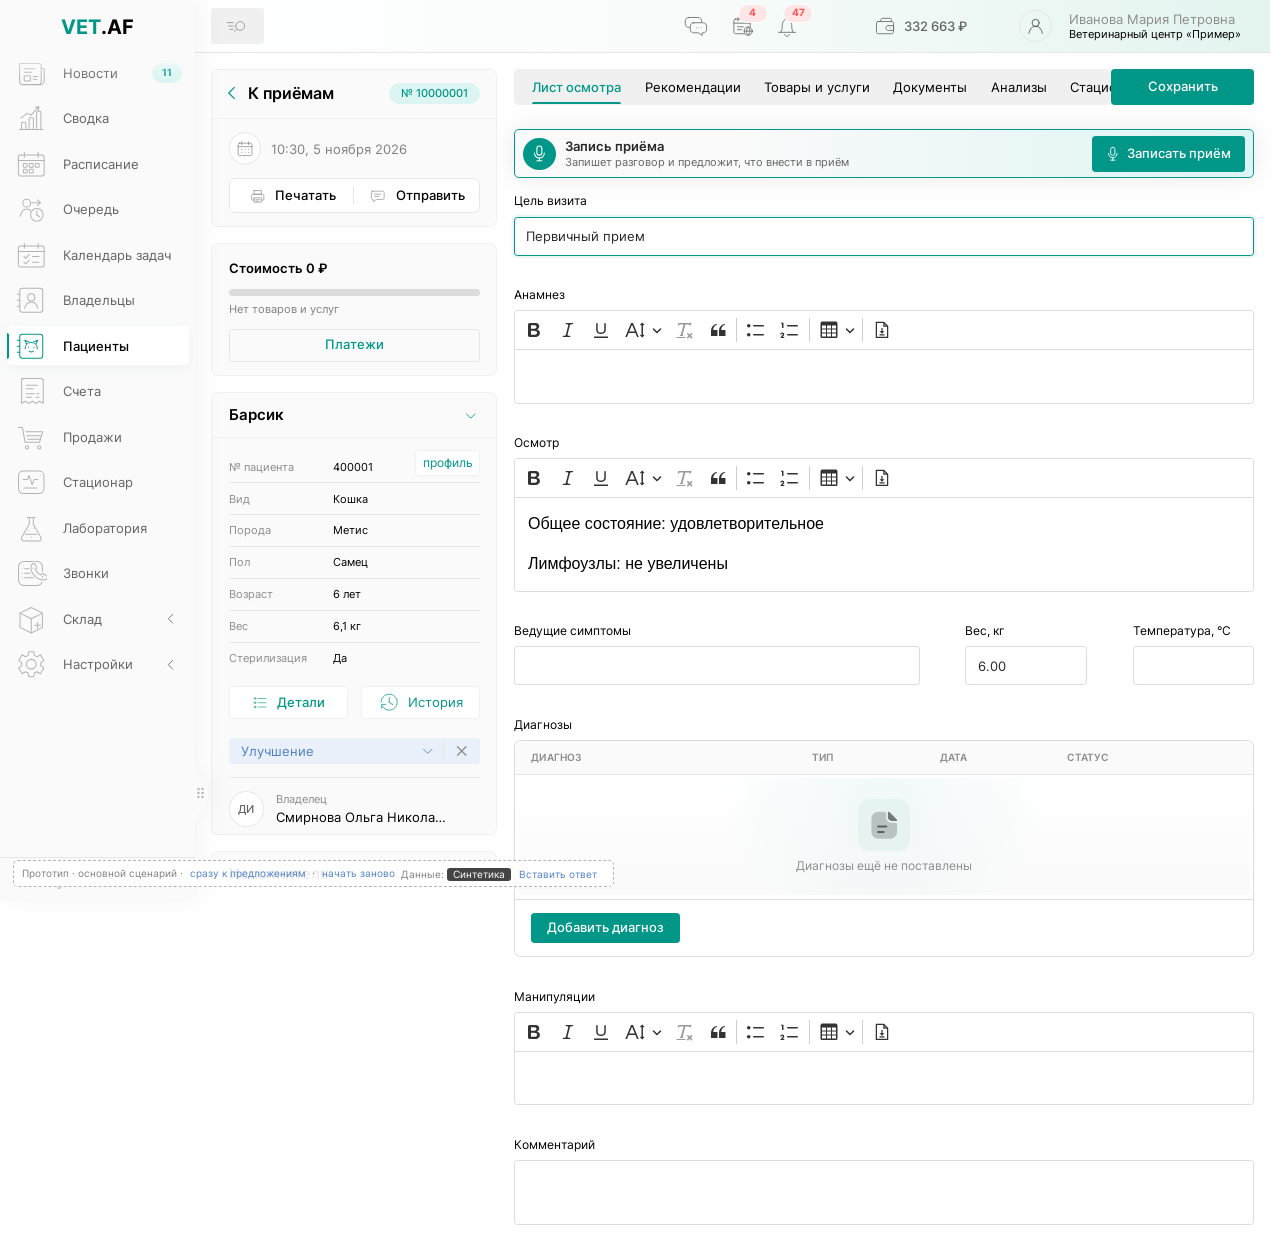
==== commit e7e64ff7: "Prototype A reads the model answer (v12a): data tabs and paste box, frames aligned with fields, stea" ====
--- a/index.html
+++ b/index.html
@@ -27,7 +27,7 @@
     <link href="prototype/vetaf/css/frontend/employee/content/messages.css" rel="stylesheet" type="text/css">
     <link href="prototype/vetaf/css/frontend/components/telephony-ws.css" rel="stylesheet" type="text/css">    <link href="prototype/vetaf/css/frontend/libs/fancybox.css" rel="stylesheet" type="text/css"><link href="prototype/vetaf/css/libs/ckeditor.css" rel="stylesheet" type="text/css"><link href="prototype/vetaf/css/frontend/components/marking.css" rel="stylesheet" type="text/css"><link href="prototype/vetaf/css/frontend/components/ckeditor.css" rel="stylesheet" type="text/css"><link href="prototype/vetaf/css/frontend/components/sales.css" rel="stylesheet" type="text/css"><link href="prototype/vetaf/css/frontend/components/items-category-selector.css" rel="stylesheet" type="text/css"><link href="prototype/vetaf/css/frontend/employee/content/patients/visits/history.css" rel="stylesheet" type="text/css"><link href="prototype/vetaf/css/frontend/employee/content/patients/visits/diagnoses.css" rel="stylesheet" type="text/css"><link href="prototype/vetaf/css/frontend/employee/content/patients/visits/documents.css" rel="stylesheet" type="text/css"><link href="prototype/vetaf/css/frontend/employee/content/patients/common.css" rel="stylesheet" type="text/css"><link href="prototype/vetaf/css/frontend/employee/content/patients/visits/index.css" rel="stylesheet" type="text/css"><link href="prototype/vetaf/css/frontend/employee/content/patients/prescriptions.css" rel="stylesheet" type="text/css"><link href="prototype/vetaf/css/frontend/employee/content/patients/visits/prescriptions.css" rel="stylesheet" type="text/css"><link href="prototype/vetaf/css/frontend/employee/content/patients/visits/analyzes.css" rel="stylesheet" type="text/css"><link href="prototype/vetaf/css/frontend/employee/content/patients/visits/laboratories/internal.css" rel="stylesheet" type="text/css"><link href="prototype/vetaf/css/frontend/components/categories-manager.css" rel="stylesheet" type="text/css"><link href="prototype/vetaf/css/frontend/employee/content/patients/visits/hospital/dynamic.css" rel="stylesheet" type="text/css"><link href="prototype/vetaf/css/frontend/employee/content/patients/visits/hospital/appointments.css" rel="stylesheet" type="text/css">    <link href="prototype/vetaf/css/screens.css" rel="stylesheet" type="text/css">
 <link rel="stylesheet" href="prototype/scribe-A.css?v=1794473983">
-<link rel="stylesheet" href="prototype/scribe-panel-A.css?v=1794474144">
+<link rel="stylesheet" href="prototype/scribe-panel-A.css?v=1794486333">
 </head>
 <body cz-shortcut-listen="true">
     <div id="settings" data-title="" data-message="" data-success="" data-page="animals" data-session="PROTOTYPE" data-user="0" data-office="0" data-currency=" ₽" data-timezone="Europe/Moscow" data-device="desktop">
@@ -1602,6 +1602,6 @@
 <div class="ck ck-reset_all ck-body ck-rounded-corners" dir="ltr" role="application"><div class="ck ck-clipboard-drop-target-line ck-hidden"></div><div class="ck ck-aria-live-announcer"><div aria-live="polite" aria-relevant="additions"><ul class="ck ck-aria-live-region-list"></ul></div><div aria-live="assertive" aria-relevant="additions"><ul class="ck ck-aria-live-region-list"></ul></div></div></div></dialog>
 <script src="prototype/proto-asis.js"></script>
 <script>window.SCRIBE_BASE = "prototype/"; window.PROTO_VERSION = "A";</script>
-<script src="prototype/draft-data.js?v=1794398684"></script>
-<script src="prototype/proto-main-A.js?v=1794474144"></script>
+<script src="prototype/draft-model.js?v=1794485344"></script>
+<script src="prototype/proto-main-A.js?v=1794486333"></script>
 </body></html>
--- a/prototype/scribe-panel-A.css
+++ b/prototype/scribe-panel-A.css
@@ -803,3 +803,148 @@
 	}
 	.sx-x { opacity: .35; }
 	.sx-diffnote { font-size: .8125rem; color: var(--yellow-partial-color); }
+
+/* ---- 2026-11-12: suggestions under their own fields (lab variant 3), paired highlight (variant 1), transitions ---- */
+
+	/* the row of cells copies the Vet.AF columns (set from JS: grid-template-columns, column-gap of .triple-row) */
+	#visit-form .sx-host.sx-cells { display: grid; align-items: start; row-gap: .5rem; }
+	.sx-cell { min-width: 0; position: relative; }
+	.sx-cell .sx-il { display: none; }
+	.sx-cell .sx-receipt { align-items: flex-start; }
+
+	/* a pointer from the card up to its field */
+	.sx-cell > .sx-block { position: relative; overflow: visible; }
+	.sx-cell > .sx-block::before {
+		content: ''; position: absolute; top: -7px; left: 1.25rem; transform: translateX(-50%);
+		border: 7px solid transparent; border-top: 0; border-bottom-color: var(--sx-frame);
+	}
+
+	/* compact number card */
+	.sx-numcard { padding: .375rem .5rem .5rem; gap: .25rem; cursor: default; }
+	.sx-nc-v { display: flex; align-items: center; gap: .25rem; font-size: 1.0625rem; line-height: 1.2; white-space: nowrap; }
+	.sx-nc-v b { font-weight: 600; }
+	.sx-nc-v .sx-badge { flex: 0 0 auto; }
+	.sx-nc-was { font-size: .75rem; color: var(--grey-64-color); }
+	.sx-nc-acts { display: flex; gap: .375rem; margin-top: .125rem; }
+	.sx-ib { width: 2rem; min-width: 2rem; height: 2rem; padding: 0 !important; display: inline-flex; align-items: center; justify-content: center; }
+	.sx-ib svg { width: 1.25rem; height: 1.25rem; margin: 0 !important; }
+	.sx-nc-q {
+		display: none !important; position: absolute; z-index: 30; top: calc(100% + .375rem); left: 0; width: 16rem;
+		padding: .5rem .625rem; background: #FFF; border: 1px solid var(--grey-dc-color); border-radius: .375rem;
+		box-shadow: 0 6px 16px rgba(0, 0, 0, .1); font-size: .875rem;
+	}
+	.sx-numcard.is-last .sx-nc-q { left: auto; right: 0; }
+	.sx-numcard:hover .sx-nc-q, .sx-numcard:focus-within .sx-nc-q { display: block !important; }
+
+	/* paired highlight: the field and its suggestion light up together */
+	#visit-form label { outline: 2px solid transparent; outline-offset: .25rem; border-radius: .25rem; transition: outline-color .15s ease; }
+	#visit-form label.scribe-target { outline-color: var(--green-color); }
+	.sx-block, .sx-diag { transition: box-shadow .15s ease, background-color .15s ease, border-color .15s ease; }
+	.sx-block.sx-pair { border-style: solid; border-color: var(--green-color); background: rgba(0, 150, 136, .08); box-shadow: 0 0 0 3px rgba(0, 150, 136, .15); }
+	/* a field with an open suggestion: a small dot after its caption */
+	#visit-form label.sx-has > span:first-child::after {
+		content: ''; display: inline-block; width: .4375rem; height: .4375rem; margin-left: .375rem; border-radius: 50%;
+		background: var(--green-color); vertical-align: middle;
+	}
+
+	/* transitions: a decided block folds away, its receipt fades in */
+	.sx-closing { transition: height .2s ease, opacity .15s ease, padding .2s ease, margin .2s ease !important; opacity: 0; padding-top: 0 !important; padding-bottom: 0 !important; }
+	.sx-appear { animation: sx-appear .25s ease both; }
+	@keyframes sx-appear { from { opacity: 0; transform: translateY(-4px); } to { opacity: 1; transform: none; } }
+	@media (prefers-reduced-motion: reduce) {
+		.sx-closing, .sx-appear, .scribe-flash { transition: none !important; animation: none !important; }
+		#visit-form label, .sx-block, .sx-diag { transition: none; }
+	}
+	/* round 8: the quote under its own card, with the field name and a caret; visible focus; readable small text */
+	.sx-nc-q { width: 13rem; }
+	.sx-nc-q::before { content: ''; position: absolute; top: -7px; left: 1.25rem; transform: translateX(-50%); border: 7px solid transparent; border-top: 0; border-bottom-color: var(--grey-dc-color); }
+	.sx-numcard.is-last .sx-nc-q::before { left: auto; right: 1.25rem; transform: translateX(50%); }
+	.sx-nc-ql { font-weight: 600; color: var(--grey-28-color); }
+	.sx-nc-qi { margin-left: auto; padding-left: .25rem; font-size: .8125rem; color: var(--grey-8c-color); cursor: help; }
+	.sx-nc-was { font-size: .8125rem; }
+	.sx-ib-no { color: var(--grey-64-color); }
+	.sx-ib:focus-visible { outline: 2px solid var(--green-color) !important; outline-offset: 2px; }
+	.sx-nowrap { white-space: nowrap; }
+	/* round 9: the «» mark in the card corner, so it never pushes the number out of a narrow column */
+	.sx-numcard { padding-right: 1.25rem; }
+	.sx-nc-qi { position: absolute; top: .25rem; right: .375rem; margin: 0; padding: 0; line-height: 1; }
+	/* full-text buttons one under the other (Yuri 2026-11-12). A number column is ≈ 80–95 px at 1366–1440:
+	   the card may take half of the 3.5rem gap on its open side (weight → right, temperature → left), so «Заменить на 5,8» fits */
+	.sx-nc-acts { flex-direction: column; align-items: stretch; gap: .375rem; }
+	.sx-nc-acts .sx-btn { width: 100%; height: auto; min-height: 2rem; padding: .3125rem .5rem; font-size: .8125rem; line-height: 1.2; white-space: normal; text-align: center; justify-content: center; }
+	.sx-cell > .sx-numcard { width: calc(100% + 1.625rem); }
+	.sx-cell > .sx-numcard.is-last { margin-left: -1.625rem; }
+	.sx-cell > .sx-numcard.is-last::before { left: calc(1.25rem + 1.625rem); }
+
+/* ---- 2026-11-12: drugs prescribed for home — clickable names in their own group (optional, not counted) ---- */
+	.sx-home { display: flex; flex-direction: column; gap: .375rem; padding-top: .5rem; border-top: 1px solid rgba(0, 150, 136, .18); }
+	.sx-home-h { font-size: .8125rem; color: var(--grey-64-color); }
+	/* home-drug names have no «×»: the chip is rounded on both sides */
+	.sx-home .sx-tb { border-right: var(--border-width) solid var(--green-color); border-radius: 1.125rem; padding-right: .75rem; }
+	/* Yuri 2026-11-12: home drugs are green links with a search icon, not chips (they are optional, not a to-do) */
+	.sx-home .sx-tags { gap: .375rem 1.25rem; }
+	.sx-home .sx-tb {
+		min-height: 0; padding: 0; border: 0 !important; border-radius: 0; background: transparent !important; box-shadow: none !important;
+		gap: .25rem; font: 400 .9375rem 'Inter', sans-serif; color: var(--green-color);
+		text-decoration: underline; text-decoration-color: rgba(0, 150, 136, .4); text-underline-offset: 3px;
+
+		svg { width: 1.125rem; height: 1.125rem; }
+		&:hover, &:focus-visible { text-decoration-color: var(--green-color); }
+	}
+	.sx-home .sx-tg.is-active .sx-tb { font-weight: 600; text-decoration-color: var(--green-color); }
+
+/* study of several organs (model v12a): header line without quote and «×», organ lines under it */
+.sx-line.sx-hd { padding-top: .25rem; }
+.sx-line.sx-hd .sx-t { font-weight: 600; }
+
+/* prototype-only: data tabs and the paste box for a raw model answer */
+.proto-data { margin-top: .25rem; }
+.proto-data a { padding: 1px 6px; margin-right: 2px; border-radius: 3px; cursor: pointer; }
+.proto-data a[aria-current="true"] { background: #444; color: #fff; text-decoration: none; }
+.proto-err { color: #c0392b; margin-left: .5rem; }
+.proto-paste { position: fixed; inset: 0; z-index: 10000; background: rgba(0,0,0,.35); display: flex; align-items: center; justify-content: center; }
+.proto-paste[hidden] { display: none; }
+.proto-paste-in { background: #fff; padding: 1rem; border-radius: 8px; width: min(900px, 92vw); display: flex; flex-direction: column; gap: .5rem; font-size: 14px; }
+.proto-paste-in span { color: #777; }
+.proto-paste-in textarea { width: 100%; height: 55vh; font: 12px/1.4 ui-monospace, Menlo, monospace; padding: .5rem; border: 1px solid #ccc; border-radius: 4px; }
+.proto-paste-in .proto-err { margin-left: 0; }
+
+/* 2026-11-12 (Yuri): a suggestion has the same frame as the field it fills — same width, left edge, corner radius and
+   left padding. Number cards no longer borrow half of the column gap (was round 9); long button text wraps instead. */
+	.sx-block, .sx-diag { border-radius: 3.5px; }
+	.sx-cell > .sx-numcard, .sx-cell > .sx-numcard.is-last { width: 100%; margin-left: 0; }
+	.sx-cell > .sx-numcard.is-last::before { left: 1.25rem; }
+	.sx-numcard { padding-left: 12.25px; }
+	.sx-nc-acts .sx-btn { padding-left: .25rem; padding-right: .25rem; }
+	/* under a rich-text field the text starts where the editor's text starts (CKEditor: 14px) */
+	.sx-block:has(.sx-lines) { padding-left: 14px; }
+	/* buttons wrap by words inside the field-wide card: «Заменить / на 8»; the «» mark keeps its room in the value row only */
+	.sx-numcard { padding-right: 12.25px; }
+	.sx-nc-v { padding-right: 1rem; }
+	.sx-numcard .sx-nc-acts .button.sx-btn { white-space: normal !important; height: auto !important; min-height: 2rem; font-size: .75rem; padding: .25rem .125rem !important; }
+
+/* 2026-11-12 (Yuri): the pair highlight frames the field itself, not its caption — the same green border and soft ring
+   as the suggestion under it, so both frames have the same width and edges */
+	/* no outline on the caption at all: with the old transparent outline and its .15s transition, leaving the field
+	   animated the colour from currentColor (black) to transparent — a black frame flashed around field and caption */
+	#visit-form label, #visit-form label.scribe-target { outline: none !important; transition: none !important; }
+	#visit-form label.scribe-target input:not([type="hidden"]),
+	#visit-form label.scribe-target textarea {
+		border-color: var(--green-color) !important; box-shadow: 0 0 0 3px rgba(0, 150, 136, .15) !important;
+	}
+	#visit-form label.scribe-target .ck.ck-editor { border-radius: 3.5px; box-shadow: 0 0 0 3px rgba(0, 150, 136, .15); }
+	#visit-form label.scribe-target .ck.ck-editor .ck-toolbar,
+	#visit-form label.scribe-target .ck.ck-editor .ck-editor__editable { border-color: var(--green-color) !important; }
+	/* the Vet.AF editor draws its frame on the outer .ck-editor box: that border turns green too, like an input's */
+	#visit-form label.scribe-target .ck.ck-editor { border-color: var(--green-color) !important; }
+
+/* 2026-11-12 (Yuri): «Прозвучало:» in the colour of the quote itself; the field note under the quote / above the buttons;
+   every suggestion under a field points up to it, like the number cards */
+	.sx-ql { color: inherit; }
+	.sx-note-text { margin: .25rem 0 .125rem; }
+	.sx-host > .sx-block { position: relative; overflow: visible; }
+	.sx-host > .sx-block::before {
+		content: ''; position: absolute; top: -7px; left: 1.25rem; transform: translateX(-50%);
+		border: 7px solid transparent; border-top: 0; border-bottom-color: var(--sx-frame);
+	}
+	.sx-block.sx-pair::before { border-bottom-color: var(--green-color) !important; }
